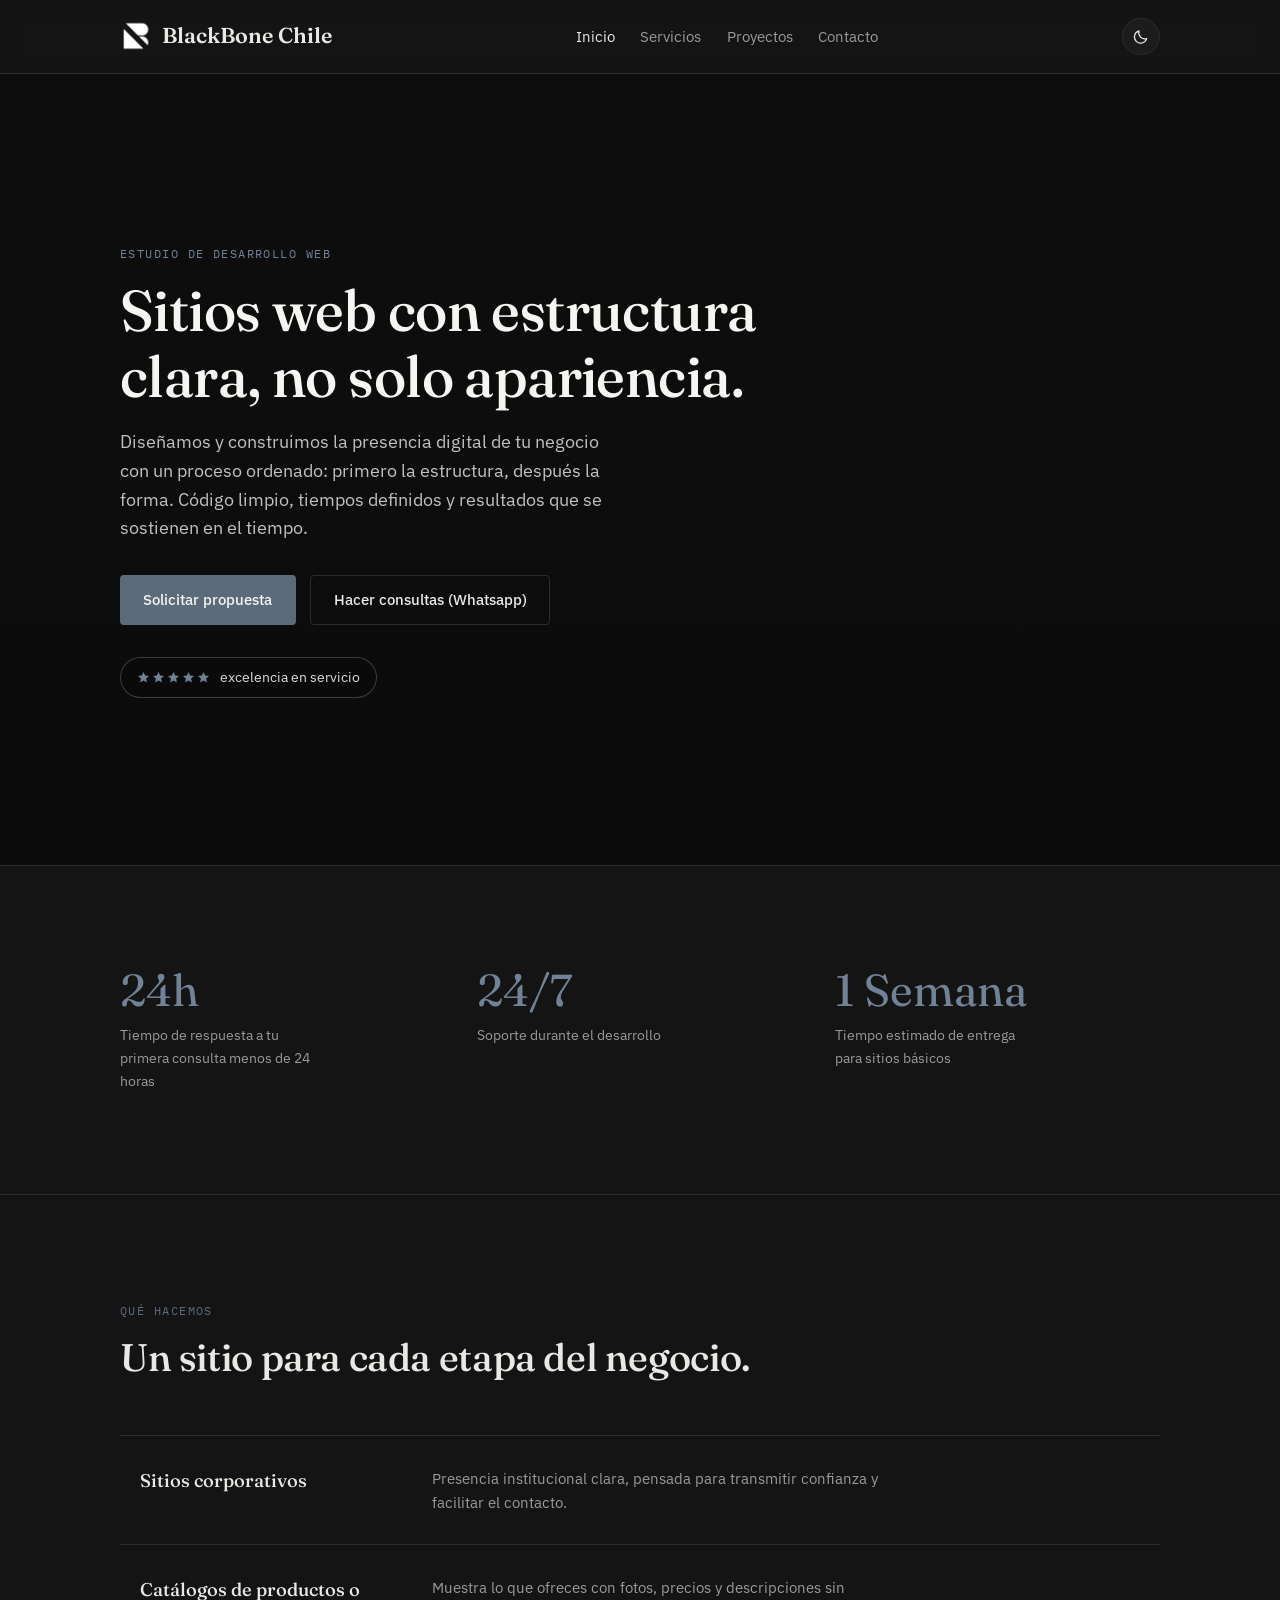
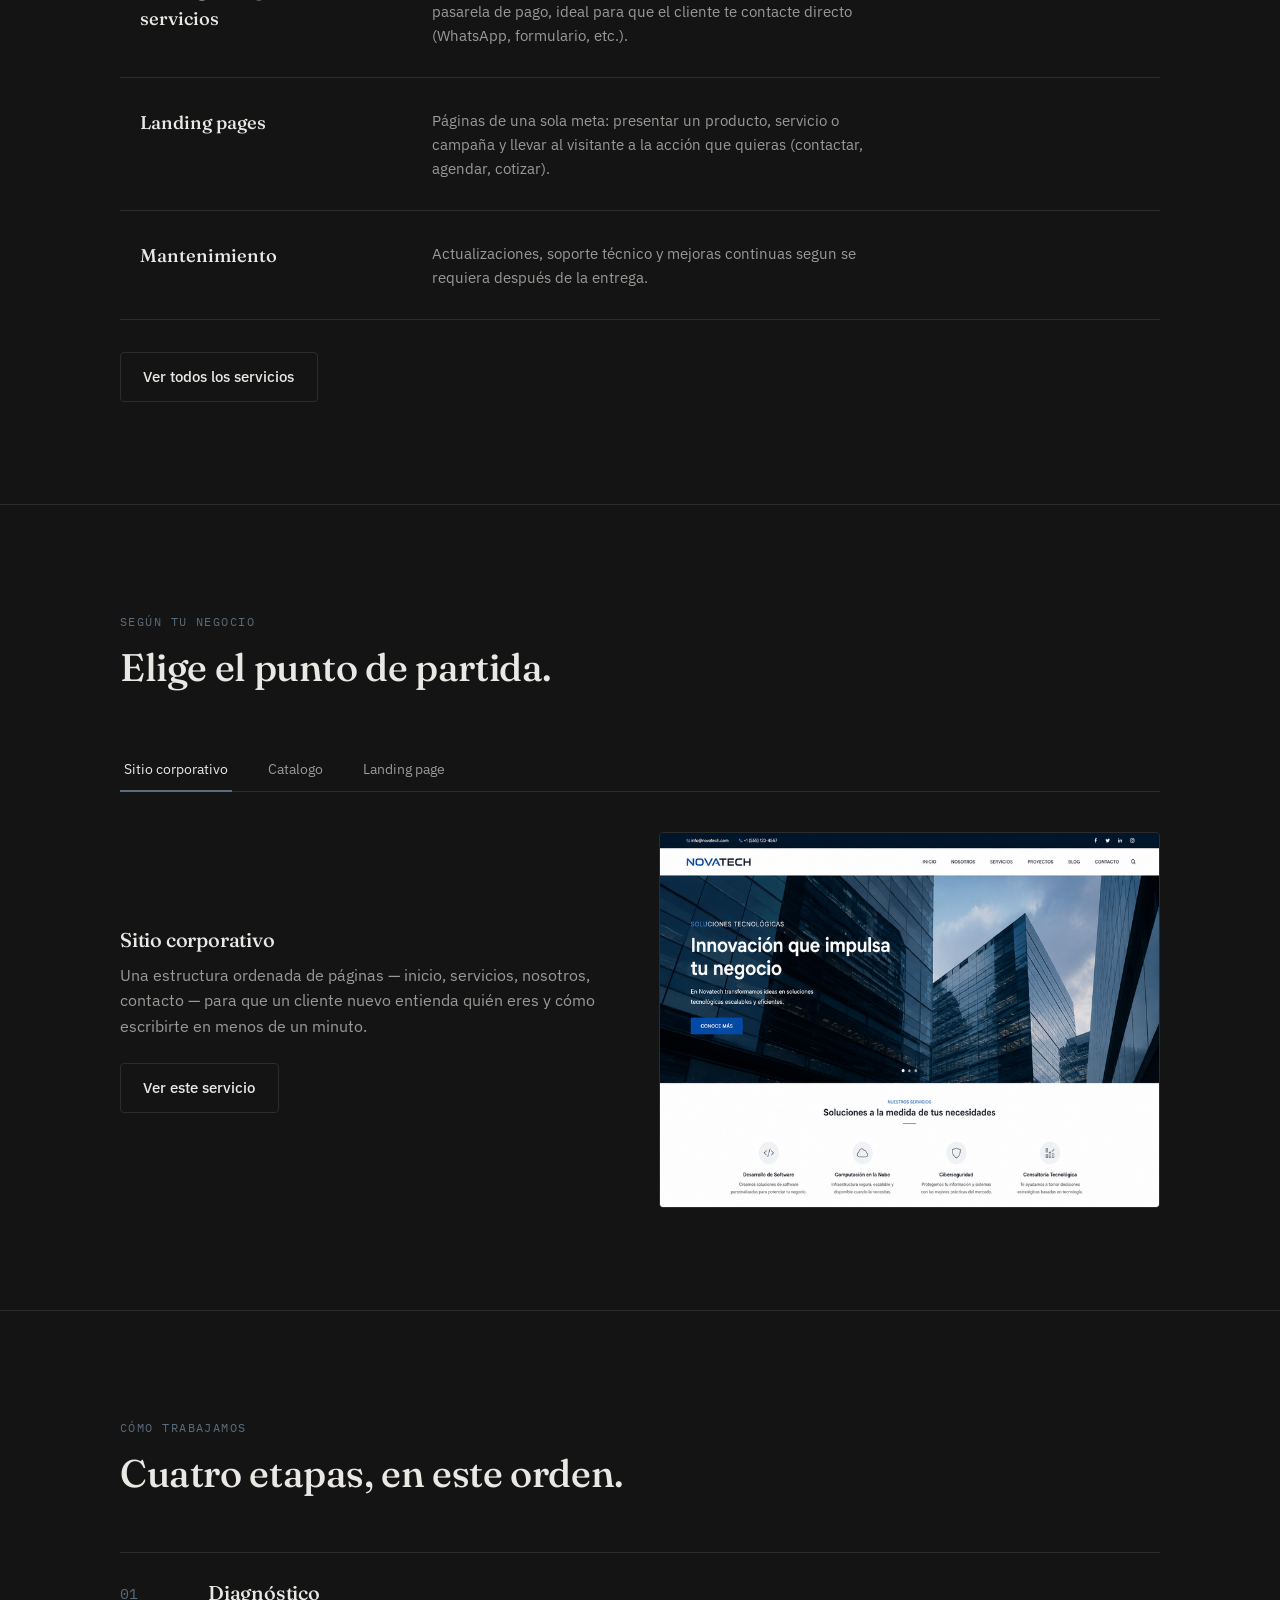
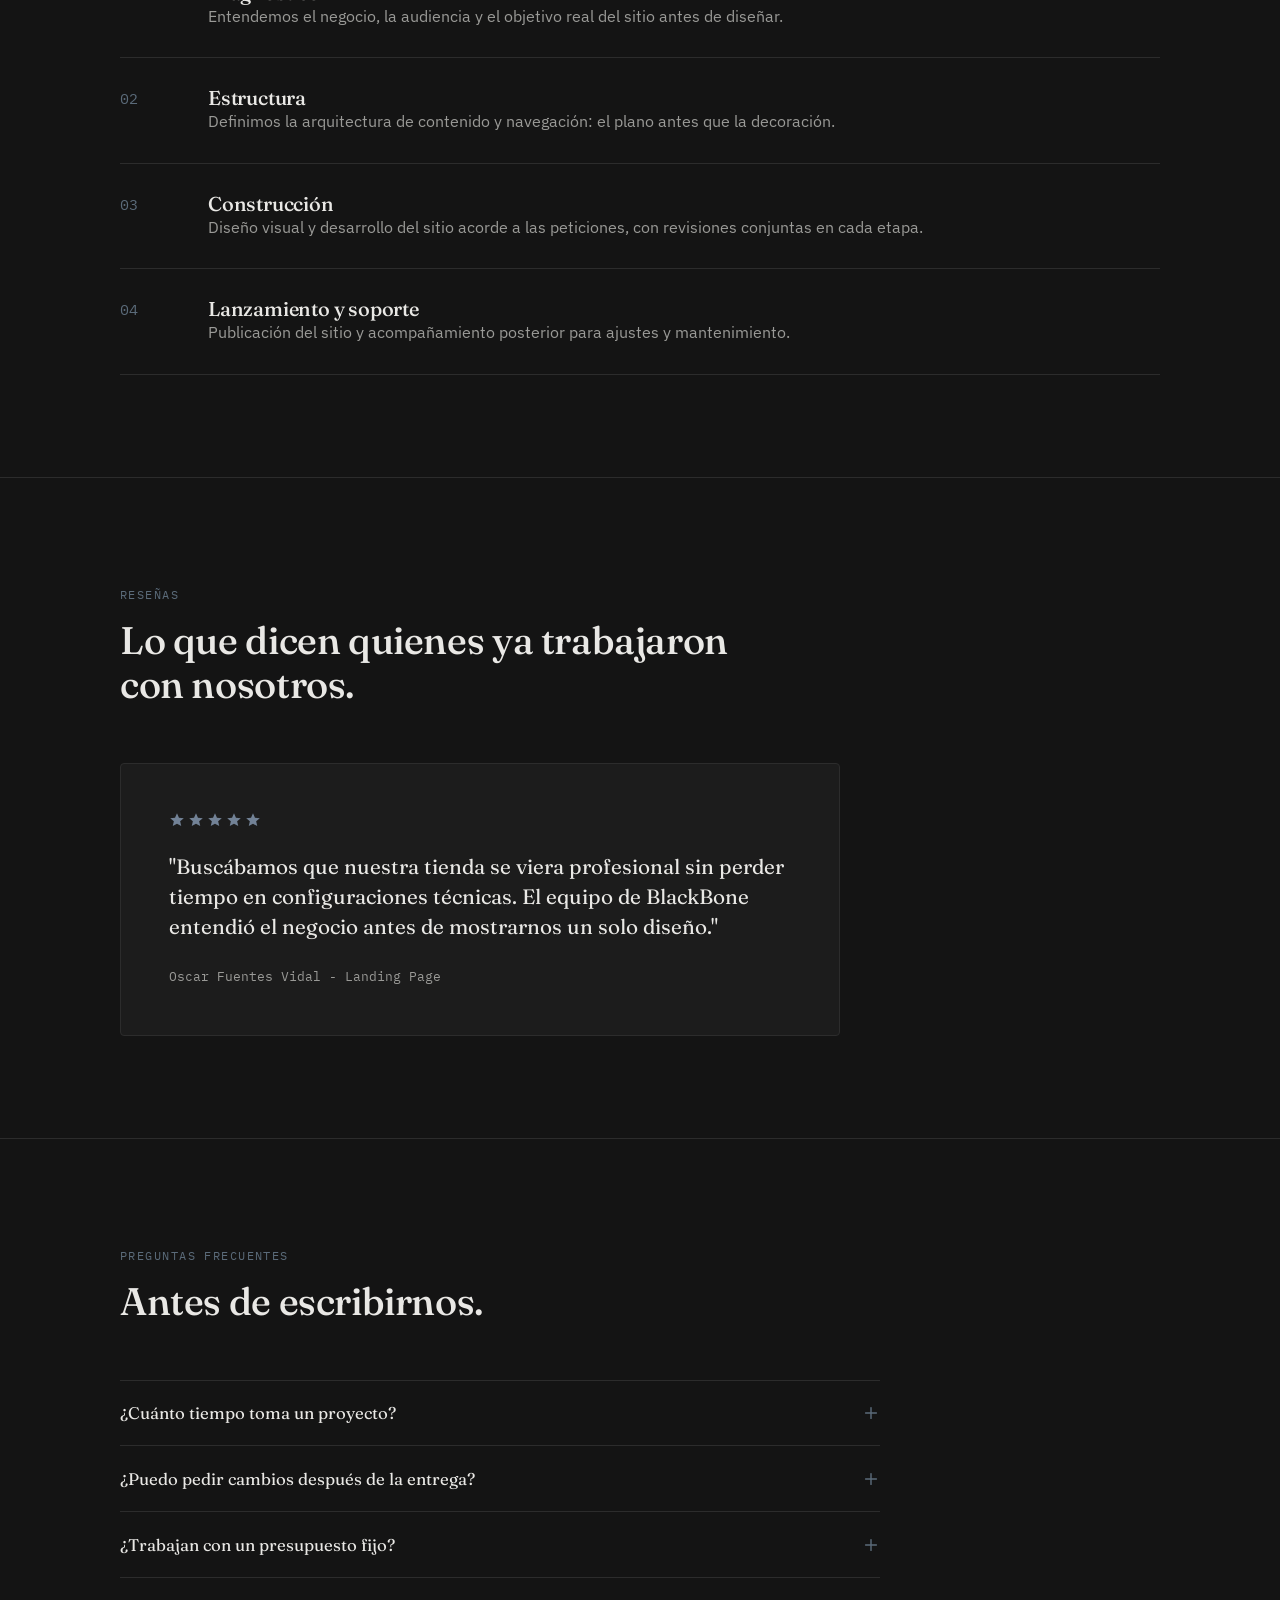
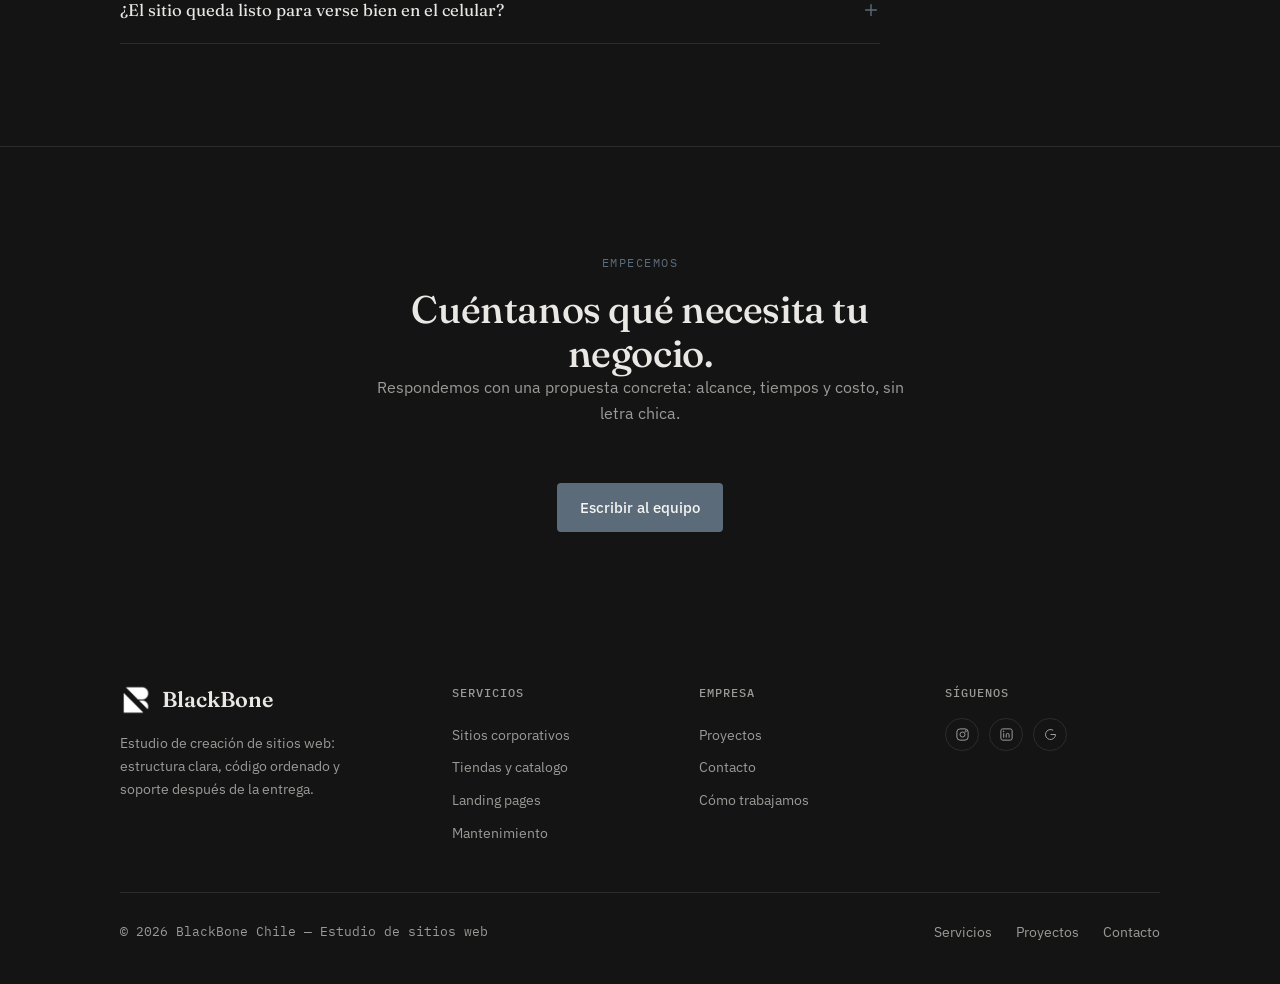
==== index.html @ 7cd3913a "Add files via upload" ====
<!DOCTYPE html>
<html lang="es" data-theme="dark">
<head>
<meta charset="UTF-8">
<meta name="viewport" content="width=device-width, initial-scale=1.0">
<title>BlackBone Chile— Estudio de creación de sitios web</title>
<meta name="description" content="BlackBone diseña y construye sitios web a medida: estructura clara, código ordenado y un proceso pensado para negocios reales.">
<link rel="stylesheet" href="css/styles.css">
</head>
<body>

  <!-- ==========================================================
       CABECERA — se repite igual en todas las páginas.
       Copia este bloque completo al crear una página nueva y
       solo ajusta cuál <a> lleva aria-current="page".
       El logo (img/logo-placeholder.png) es temporal: reemplázalo
       por tu archivo .png real manteniendo el mismo nombre y ruta,
       o cambia el atributo src si usas otro nombre de archivo.
       ========================================================== -->
  <header class="site-header">
    <div class="container nav">
      <a href="index.html" class="brand">
        <img src="img/logo-placeholder.png" alt="Logo de BlackBone" width="32" height="32">
        BlackBone Chile
      </a>

      <ul class="nav-links" data-nav-links>
        <li><a href="index.html" aria-current="page">Inicio</a></li>
        <li><a href="html/servicios.html">Servicios</a></li>
        <li><a href="html/proyectos.html">Proyectos</a></li>
        <li><a href="html/contacto.html">Contacto</a></li>
      </ul>

      <div style="display:flex; align-items:center; gap:0.75rem;">
        <button class="theme-toggle" data-theme-toggle type="button" aria-pressed="false" aria-label="Cambiar a modo claro">
          <svg class="icon-moon" viewBox="0 0 24 24" fill="none" stroke="currentColor" stroke-width="1.6">
            <path d="M20 14.5A8.5 8.5 0 0 1 9.5 4 8.5 8.5 0 1 0 20 14.5Z" stroke-linecap="round" stroke-linejoin="round"/>
          </svg>
          <svg class="icon-sun" viewBox="0 0 24 24" fill="none" stroke="currentColor" stroke-width="1.6">
            <circle cx="12" cy="12" r="4.2"/>
            <path d="M12 2.5v2.4M12 19.1v2.4M4.6 4.6l1.7 1.7M17.7 17.7l1.7 1.7M2.5 12h2.4M19.1 12h2.4M4.6 19.4l1.7-1.7M17.7 6.3l1.7-1.7" stroke-linecap="round"/>
          </svg>
        </button>
        <button class="nav-toggle" data-nav-toggle type="button" aria-expanded="false" aria-label="Abrir menú">
          <svg viewBox="0 0 24 24" fill="none" stroke="currentColor" stroke-width="1.6" width="20" height="20">
            <path d="M4 7h16M4 12h16M4 17h16" stroke-linecap="round"/>
          </svg>
        </button>
      </div>
    </div>
  </header>

  <main>

    <!-- ==========================================================
         HERO CON VIDEO — reemplaza video/hero.mp4 por tu archivo.
         Mientras no exista ese archivo, se ve el poster (imagen
         de respaldo) que ya viene incluida en video/hero-poster.jpg.
         ========================================================== -->
    <section class="hero">
      <div class="hero-media">
        <video autoplay muted loop playsinline poster="video/hero-poster.jpg">
          <source src="video/videoheader.mp4" type="video/mp4">
        </video>
      </div>

      <div class="container">
        <div class="hero-content">
          <span class="eyebrow">Estudio de desarrollo web</span>
          <h1>Sitios web con estructura clara, no solo apariencia.</h1>
          <p class="lead">Diseñamos y construimos la presencia digital de tu negocio con un proceso ordenado: primero la estructura, después la forma. Código limpio, tiempos definidos y resultados que se sostienen en el tiempo.</p>
          <div class="btn-row">
            <a href="html/contacto.html" class="btn btn-primary">Solicitar propuesta</a>
            <a href="html/proyectos.html" class="btn btn-secondary">Hacer consultas (Whatsapp)</a>
          </div>

          <div class="hero-rating">
            <span class="stars" aria-hidden="true">
              <svg viewBox="0 0 20 20" fill="currentColor"><path d="M10 1.5l2.47 5.6 6.03.56-4.56 4.03 1.36 5.9L10 14.7l-5.3 2.9 1.36-5.9L1.5 7.66l6.03-.56L10 1.5Z"/></svg>
              <svg viewBox="0 0 20 20" fill="currentColor"><path d="M10 1.5l2.47 5.6 6.03.56-4.56 4.03 1.36 5.9L10 14.7l-5.3 2.9 1.36-5.9L1.5 7.66l6.03-.56L10 1.5Z"/></svg>
              <svg viewBox="0 0 20 20" fill="currentColor"><path d="M10 1.5l2.47 5.6 6.03.56-4.56 4.03 1.36 5.9L10 14.7l-5.3 2.9 1.36-5.9L1.5 7.66l6.03-.56L10 1.5Z"/></svg>
              <svg viewBox="0 0 20 20" fill="currentColor"><path d="M10 1.5l2.47 5.6 6.03.56-4.56 4.03 1.36 5.9L10 14.7l-5.3 2.9 1.36-5.9L1.5 7.66l6.03-.56L10 1.5Z"/></svg>
              <svg viewBox="0 0 20 20" fill="currentColor"><path d="M10 1.5l2.47 5.6 6.03.56-4.56 4.03 1.36 5.9L10 14.7l-5.3 2.9 1.36-5.9L1.5 7.66l6.03-.56L10 1.5Z"/></svg>
            </span>
            excelencia en servicio
          </div>
        </div>
      </div>
    </section>

    <!-- ============ ESTADÍSTICAS ============ -->
    <section class="section">
      <div class="container stats-grid">
        <div>
          <div class="stat-number">24h</div>
          <p class="stat-label">Tiempo de respuesta a tu primera consulta menos de 24 horas</p>
        </div>
        <div>
          <div class="stat-number">24/7</div>
          <p class="stat-label">Soporte durante el desarrollo</p>
        </div>
        <div>
          <div class="stat-number">1 Semana</div>
          <p class="stat-label">Tiempo estimado de entrega para sitios básicos</p>
        </div>
      </div>
    </section>

    <!-- ============ SERVICIOS ============ -->
    <section class="section" id="servicios">
      <div class="container">
        <div class="section-head">
          <span class="eyebrow">Qué hacemos</span>
          <h2>Un sitio para cada etapa del negocio.</h2>
        </div>

        <div class="service-list">
          <div class="service-item">
            <span class="service-tag">Sitios corporativos</span>
            <p>Presencia institucional clara, pensada para transmitir confianza y facilitar el contacto.</p>
          </div>

          <div class="service-item">
            <span class="service-tag">Catálogos de productos o servicios</span>
            <p>Muestra lo que ofreces con fotos, precios y descripciones sin pasarela de pago, ideal para que el cliente te contacte directo (WhatsApp, formulario, etc.).</p>
          </div>

          <div class="service-item">
            <span class="service-tag">Landing pages</span>
            <p>Páginas de una sola meta: presentar un producto, servicio o campaña y llevar al visitante a la acción que quieras (contactar, agendar, cotizar).</p>
          </div>

          <div class="service-item">
            <span class="service-tag">Mantenimiento</span>
            <p>Actualizaciones, soporte técnico y mejoras continuas segun se requiera después de la entrega.</p>
          </div>
        </div>

        <div class="btn-row">
          <a href="html/servicios.html" class="btn btn-secondary">Ver todos los servicios</a>
        </div>
      </div>
    </section>

    <!-- ==========================================================
         TABS "TIPOS DE SITIO" — cada botón [data-tab-target] muestra
         el panel con el mismo [data-tab-panel]. Para agregar un tipo
         más, copia un botón y su panel y usa un nombre nuevo.
         ========================================================== -->
    <section class="section" data-tabs>
      <div class="container">
        <div class="section-head">
          <span class="eyebrow">Según tu negocio</span>
          <h2>Elige el punto de partida.</h2>
        </div>

        <div class="tabs-nav">
          <button class="tab-btn is-active" type="button" data-tab-target="corporativo">Sitio corporativo</button>
          <button class="tab-btn" type="button" data-tab-target="tienda">Catalogo</button>
          <button class="tab-btn" type="button" data-tab-target="landing">Landing page</button>
        </div>

        <div class="tab-panel is-active" data-tab-panel="corporativo">
          <div>
            <h3>Sitio corporativo</h3>
            <p>Una estructura ordenada de páginas — inicio, servicios, nosotros, contacto — para que un cliente nuevo entienda quién eres y cómo escribirte en menos de un minuto.</p>
            <a href="html/servicios.html" class="btn btn-secondary">Ver este servicio</a>
          </div>
          <div class="tab-visual">
            <img src="img/example1.png" alt="Ejemplo de sitio corporativo" width="800" height="600">
          </div>
        </div>

        <div class="tab-panel" data-tab-panel="tienda">
          <div>
            <h3>Catálogo</h3>
            <p>Una vitrina digital de tus productos o servicios, con fotos, precios y descripciones claras, para que el cliente elija lo que le interesa y te escriba directo para comprar o cotizar.</p>
            <a href="html/servicios.html" class="btn btn-secondary">Ver este servicio</a>
          </div>
          <div class="tab-visual">
            <img src="img/example2.png" alt="Ejemplo de tienda online" width="800" height="600">
          </div>
        </div>

        <div class="tab-panel" data-tab-panel="landing">
          <div>
            <h3>Landing page</h3>
            <p>Una sola página enfocada en un objetivo: presentar una promoción, producto o servicio puntual y llevar al visitante a contactarte o agendar, sin distracciones.</p>
            <a href="html/servicios.html" class="btn btn-secondary">Ver este servicio</a>
          </div>
          <div class="tab-visual">
            <img src="img/example3.png" alt="Ejemplo de landing page" width="800" height="600">
          </div>
        </div>
      </div>
    </section>

    <!-- ============ PROCESO ============ -->
    <section class="section" id="proceso">
      <div class="container">
        <div class="section-head">
          <span class="eyebrow">Cómo trabajamos</span>
          <h2>Cuatro etapas, en este orden.</h2>
        </div>

        <div class="process-list">
          <div class="process-item">
            <span class="process-index">01</span>
            <div>
              <h3>Diagnóstico</h3>
              <p>Entendemos el negocio, la audiencia y el objetivo real del sitio antes de diseñar.</p>
            </div>
          </div>
          <div class="process-item">
            <span class="process-index">02</span>
            <div>
              <h3>Estructura</h3>
              <p>Definimos la arquitectura de contenido y navegación: el plano antes que la decoración.</p>
            </div>
          </div>
          <div class="process-item">
            <span class="process-index">03</span>
            <div>
              <h3>Construcción</h3>
              <p>Diseño visual y desarrollo del sitio acorde a las peticiones, con revisiones conjuntas en cada etapa.</p>
            </div>
          </div>
          <div class="process-item">
            <span class="process-index">04</span>
            <div>
              <h3>Lanzamiento y soporte</h3>
              <p>Publicación del sitio y acompañamiento posterior para ajustes y mantenimiento.</p>
            </div>
          </div>
        </div>
      </div>
    </section>

    <!-- ==========================================================
         GALERÍA — fotos y video de proyectos. Reemplaza las
         imágenes en /img por capturas reales de tus trabajos.
         ========================================================== -->
    <!-- <section class="section" id="proyectos">
      <div class="container">
        <div class="section-head">
          <span class="eyebrow">Proyectos</span>
          <h2>Algunos trabajos recientes.</h2>
        </div>

        <div class="gallery-grid">
          <a class="gallery-item" href="html/proyectos.html">
            <img src="img/proyecto-01.jpg" alt="Proyecto: sitio corporativo" width="800" height="600">
            <span class="gallery-caption">Sitio corporativo — estudio contable</span>
          </a>
          <a class="gallery-item" href="html/proyectos.html">
            <img src="img/proyecto-02.jpg" alt="Proyecto: tienda online" width="800" height="600">
            <span class="gallery-caption">Tienda online — cerámica artesanal</span>
          </a>
          <a class="gallery-item is-video" href="html/proyectos.html">
            <img src="img/proyecto-03.jpg" alt="Proyecto: video de presentación" width="800" height="600">
            <span class="gallery-caption">
              <svg viewBox="0 0 20 20" fill="currentColor"><path d="M6 4.5v11l9-5.5-9-5.5Z"/></svg>
              Video de presentación — clínica dental
            </span>
          </a>
          <a class="gallery-item" href="html/proyectos.html">
            <img src="img/proyecto-04.jpg" alt="Proyecto: landing page" width="800" height="600">
            <span class="gallery-caption">Landing page — lanzamiento de producto</span>
          </a>
        </div>

        <div class="btn-row">
          <a href="html/proyectos.html" class="btn btn-secondary">Ver todos los proyectos</a>
        </div>
      </div>
    </section> -->

    <!-- ============ RESEÑA ============ -->
    <section class="section">
      <div class="container">
        <div class="section-head">
          <span class="eyebrow">Reseñas</span>
          <h2>Lo que dicen quienes ya trabajaron con nosotros.</h2>
        </div>

        <div class="testimonial">
          <div class="testimonial-stars" aria-hidden="true">
            <svg viewBox="0 0 20 20" fill="currentColor"><path d="M10 1.5l2.47 5.6 6.03.56-4.56 4.03 1.36 5.9L10 14.7l-5.3 2.9 1.36-5.9L1.5 7.66l6.03-.56L10 1.5Z"/></svg>
            <svg viewBox="0 0 20 20" fill="currentColor"><path d="M10 1.5l2.47 5.6 6.03.56-4.56 4.03 1.36 5.9L10 14.7l-5.3 2.9 1.36-5.9L1.5 7.66l6.03-.56L10 1.5Z"/></svg>
            <svg viewBox="0 0 20 20" fill="currentColor"><path d="M10 1.5l2.47 5.6 6.03.56-4.56 4.03 1.36 5.9L10 14.7l-5.3 2.9 1.36-5.9L1.5 7.66l6.03-.56L10 1.5Z"/></svg>
            <svg viewBox="0 0 20 20" fill="currentColor"><path d="M10 1.5l2.47 5.6 6.03.56-4.56 4.03 1.36 5.9L10 14.7l-5.3 2.9 1.36-5.9L1.5 7.66l6.03-.56L10 1.5Z"/></svg>
            <svg viewBox="0 0 20 20" fill="currentColor"><path d="M10 1.5l2.47 5.6 6.03.56-4.56 4.03 1.36 5.9L10 14.7l-5.3 2.9 1.36-5.9L1.5 7.66l6.03-.56L10 1.5Z"/></svg>
          </div>
          <p class="testimonial-quote">"Buscábamos que nuestra tienda se viera profesional sin perder tiempo en configuraciones técnicas. El equipo de BlackBone entendió el negocio antes de mostrarnos un solo diseño."</p>
          <p class="testimonial-author">Oscar Fuentes Vidal - Landing Page</p>
        </div>
      </div>
    </section>

    <!-- ============ PREGUNTAS FRECUENTES ============ -->
    <section class="section">
      <div class="container">
        <div class="section-head">
          <span class="eyebrow">Preguntas frecuentes</span>
          <h2>Antes de escribirnos.</h2>
        </div>

        <div class="faq-list">
          <div class="faq-item" data-faq-item>
            <button class="faq-question" data-faq-question aria-expanded="false">
              ¿Cuánto tiempo toma un proyecto?
              <svg class="faq-icon" viewBox="0 0 20 20" fill="none" stroke="currentColor" stroke-width="1.6"><path d="M10 4v12M4 10h12" stroke-linecap="round"/></svg>
            </button>
            <div class="faq-answer">
              <p>Depende del alcance: una landing page puede estar lista en una a dos semanas, mientras que un sitio corporativo o una tienda online toma entre tres y cinco semanas.</p>
            </div>
          </div>

          <div class="faq-item" data-faq-item>
            <button class="faq-question" data-faq-question aria-expanded="false">
              ¿Puedo pedir cambios después de la entrega?
              <svg class="faq-icon" viewBox="0 0 20 20" fill="none" stroke="currentColor" stroke-width="1.6"><path d="M10 4v12M4 10h12" stroke-linecap="round"/></svg>
            </button>
            <div class="faq-answer">
              <p>Sí. Todos los proyectos incluyen un período de ajustes posteriores a la entrega, y ofrecemos planes de mantenimiento continuo si lo necesitas.</p>
            </div>
          </div>

          <div class="faq-item" data-faq-item>
            <button class="faq-question" data-faq-question aria-expanded="false">
              ¿Trabajan con un presupuesto fijo?
              <svg class="faq-icon" viewBox="0 0 20 20" fill="none" stroke="currentColor" stroke-width="1.6"><path d="M10 4v12M4 10h12" stroke-linecap="round"/></svg>
            </button>
            <div class="faq-answer">
              <p>Sí. Después del diagnóstico inicial entregamos una propuesta con alcance, tiempos y costo cerrado, sin sorpresas durante el desarrollo.</p>
            </div>
          </div>

          <div class="faq-item" data-faq-item>
            <button class="faq-question" data-faq-question aria-expanded="false">
              ¿El sitio queda listo para verse bien en el celular?
              <svg class="faq-icon" viewBox="0 0 20 20" fill="none" stroke="currentColor" stroke-width="1.6"><path d="M10 4v12M4 10h12" stroke-linecap="round"/></svg>
            </button>
            <div class="faq-answer">
              <p>Sí, cada sitio se construye y se revisa en distintos tamaños de pantalla antes de la entrega, de celular a monitor de escritorio.</p>
            </div>
          </div>
        </div>
      </div>
    </section>

    <!-- ============ CTA FINAL ============ -->
    <section class="section cta">
      <div class="container">
        <div class="section-head">
          <span class="eyebrow">Empecemos</span>
          <h2>Cuéntanos qué necesita tu negocio.</h2>
          <p>Respondemos con una propuesta concreta: alcance, tiempos y costo, sin letra chica.</p>
        </div>
        <div class="btn-row">
          <a href="html/contacto.html" class="btn btn-primary">Escribir al equipo</a>
        </div>
      </div>
    </section>

  </main>

  <!-- ==========================================================
       PIE DE PÁGINA — igual en todas las páginas.
       ========================================================== -->
  <footer class="site-footer">
    <div class="container">
      <div class="footer-columns">
        <div class="footer-brand">
          <a href="index.html" class="brand">
            <img src="img/logo-placeholder.png" alt="Logo de BlackBone" width="32" height="32">
            BlackBone
          </a>
          <p>Estudio de creación de sitios web: estructura clara, código ordenado y soporte después de la entrega.</p>
        </div>

        <nav class="footer-col">
          <h4>Servicios</h4>
          <a href="html/servicios.html">Sitios corporativos</a>
          <a href="html/servicios.html">Tiendas y catalogo</a>
          <a href="html/servicios.html">Landing pages</a>
          <a href="html/servicios.html">Mantenimiento</a>
        </nav>

        <nav class="footer-col">
          <h4>Empresa</h4>
          <a href="html/proyectos.html">Proyectos</a>
          <a href="html/contacto.html">Contacto</a>
          <a href="index.html#proceso">Cómo trabajamos</a>
        </nav>

        <div class="footer-col">
          <h4>Síguenos</h4>
          <div class="social-row">
            <a href="#" aria-label="Instagram">
              <svg viewBox="0 0 24 24" fill="none" stroke="currentColor" stroke-width="1.6"><rect x="3" y="3" width="18" height="18" rx="5"/><circle cx="12" cy="12" r="4"/><circle cx="17.2" cy="6.8" r="1"/></svg>
            </a>
            <a href="#" aria-label="LinkedIn">
              <svg viewBox="0 0 24 24" fill="none" stroke="currentColor" stroke-width="1.6"><rect x="3" y="3" width="18" height="18" rx="3"/><line x1="7.5" y1="10" x2="7.5" y2="17"/><circle cx="7.5" cy="7" r="0.6" fill="currentColor"/><path d="M11.5 17v-4.5a2.3 2.3 0 0 1 4.6 0V17"/></svg>
            </a>
            <a href="#" aria-label="WhatsApp">
              <svg viewBox="0 0 24 24" fill="none" stroke="currentColor" stroke-width="1.6"><path d="M20 12a8 8 0 1 1-3.7-6.7"/><path d="M20 12 12 12"/></svg>
            </a>
          </div>
        </div>
      </div>

      <div class="footer-grid">
        <span class="footer-note">© 2026 BlackBone Chile — Estudio de sitios web</span>
        <nav class="footer-links">
          <a href="html/servicios.html">Servicios</a>
          <a href="html/proyectos.html">Proyectos</a>
          <a href="html/contacto.html">Contacto</a>
        </nav>
      </div>
    </div>
  </footer>

  <script src="js/script.js"></script>
</body>
</html>
---- css/styles.css ----
/* =========================================================
   BLACKBONE — hoja de estilos compartida
   Este archivo lo usan TODAS las páginas del sitio.
   Los colores y tipografías viven en variables (:root),
   así que para ajustar el tema global solo se edita una vez aquí.
   ========================================================= */

/* ---- Tipografías ---- */
@import url('https://fonts.googleapis.com/css2?family=Fraunces:opsz,wght@9..144,400;9..144,500;9..144,600&family=IBM+Plex+Sans:wght@400;500;600&family=IBM+Plex+Mono:wght@400;500&display=swap');

:root {
  /* =======================================================
     PALETA DE COLORES — edita solo aquí para cambiar
     los colores de TODO el sitio (ambas páginas, ambos temas).
     ======================================================= */

  /* Tema oscuro (por defecto): negro neutro, sin tinte azul */
  --bg: #141414;
  --surface: #1c1c1c;
  --surface-alt: #232323;
  --border: #2c2c2c;
  --text: #e9e8e5;
  --text-muted: #9a9a97;

  /* Acento: gris azulado (cámbialo aquí si quieres otro color) */
  --accent: #5b6b7a;
  --accent-strong: #728296;
  --accent-contrast: #f4f4f2;

  --shadow: 0 20px 50px -20px rgba(0, 0, 0, 0.6);

  /* Tipografías */
  --font-display: 'Fraunces', Georgia, serif;
  --font-body: 'IBM Plex Sans', Arial, sans-serif;
  --font-mono: 'IBM Plex Mono', 'Courier New', monospace;

  /* Espaciado y forma */
  --radius: 4px;
  --max-width: 1120px;
  --gap: clamp(1.5rem, 3vw, 3rem);
}

/* Tema claro: se activa poniendo data-theme="light" en <html> */
[data-theme="light"] {
  --bg: #f5f4f2;
  --surface: #ffffff;
  --surface-alt: #ececea;
  --border: #dcdad6;
  --text: #202224;
  --text-muted: #6c6e70;

  --accent: #46586b;
  --accent-strong: #364454;
  --accent-contrast: #ffffff;

  --shadow: 0 20px 50px -25px rgba(20, 20, 20, 0.2);
}

/* ---- Reset básico ---- */
* {
  box-sizing: border-box;
  margin: 0;
  padding: 0;
}

html {
  scroll-behavior: smooth;
}

body {
  background: var(--bg);
  color: var(--text);
  font-family: var(--font-body);
  font-size: 16px;
  line-height: 1.6;
  transition: background-color 0.25s ease, color 0.25s ease;
}

img, svg {
  display: block;
  max-width: 100%;
}

a {
  color: inherit;
  text-decoration: none;
}

ul {
  list-style: none;
}

/* Foco visible para accesibilidad (teclado) */
a:focus-visible,
button:focus-visible {
  outline: 2px solid var(--accent);
  outline-offset: 3px;
}

@media (prefers-reduced-motion: reduce) {
  * {
    transition: none !important;
    scroll-behavior: auto !important;
  }
}

/* ---- Utilidades de layout ---- */
.container {
  width: 100%;
  max-width: var(--max-width);
  margin-inline: auto;
  padding-inline: clamp(1.25rem, 4vw, 2.5rem);
}

.section {
  padding-block: clamp(4rem, 8vw, 7rem);
  border-bottom: 1px solid var(--border);
}

.section:last-of-type {
  border-bottom: none;
}

.section-head {
  max-width: 640px;
  margin-bottom: clamp(2.5rem, 5vw, 3.5rem);
}

.eyebrow {
  display: inline-block;
  font-family: var(--font-mono);
  font-size: 0.75rem;
  letter-spacing: 0.12em;
  text-transform: uppercase;
  color: var(--accent);
  margin-bottom: 0.9rem;
}

h1, h2, h3 {
  font-family: var(--font-display);
  font-weight: 500;
  line-height: 1.15;
  letter-spacing: -0.01em;
}

h1 {
  font-size: clamp(2.4rem, 5vw, 3.6rem);
}

h2 {
  font-size: clamp(1.8rem, 3.4vw, 2.4rem);
}

h3 {
  font-size: 1.25rem;
}

p {
  color: var(--text-muted);
}

.lead {
  font-size: 1.125rem;
  max-width: 46ch;
}

/* ---- Header / navegación ---- */
.site-header {
  position: sticky;
  top: 0;
  z-index: 50;
  background: color-mix(in srgb, var(--bg) 85%, transparent);
  backdrop-filter: blur(10px);
  border-bottom: 1px solid var(--border);
}

.nav {
  display: flex;
  align-items: center;
  justify-content: space-between;
  padding-block: 1.1rem;
}

.brand {
  font-family: var(--font-display);
  font-size: 1.35rem;
  font-weight: 600;
  display: flex;
  align-items: center;
  gap: 0.6rem;
}

.brand img {
  height: 32px;
  width: auto;
}

/* El logo está pensado para fondo oscuro (blanco). En modo claro
   se invierte para que quede oscuro y siga siendo visible. */
[data-theme="light"] .brand img {
  filter: invert(1);
}

.brand-mark {
  color: var(--accent);
}

.nav-links {
  display: flex;
  align-items: center;
  gap: clamp(1.25rem, 2vw, 2rem);
}

.nav-links a {
  font-size: 0.925rem;
  color: var(--text-muted);
  transition: color 0.2s ease;
}

.nav-links a:hover,
.nav-links a[aria-current="page"] {
  color: var(--text);
}

.nav-toggle {
  display: none;
}

/* ---- Botones ---- */
.btn {
  display: inline-flex;
  align-items: center;
  gap: 0.5rem;
  font-family: var(--font-body);
  font-size: 0.925rem;
  font-weight: 500;
  padding: 0.75rem 1.4rem;
  border-radius: var(--radius);
  border: 1px solid transparent;
  cursor: pointer;
  transition: background-color 0.2s ease, color 0.2s ease, border-color 0.2s ease, transform 0.15s ease;
}

.btn:active {
  transform: translateY(1px);
}

.btn-primary {
  background: var(--accent);
  color: var(--accent-contrast);
}

.btn-primary:hover {
  background: var(--accent-strong);
}

.btn-secondary {
  background: transparent;
  color: var(--text);
  border-color: var(--border);
}

.btn-secondary:hover {
  border-color: var(--accent);
  color: var(--accent);
}

.btn-row {
  display: flex;
  flex-wrap: wrap;
  gap: 0.9rem;
  margin-top: 2rem;
}

/* ---- Interruptor de tema ---- */
.theme-toggle {
  display: inline-flex;
  align-items: center;
  justify-content: center;
  width: 2.35rem;
  height: 2.35rem;
  border-radius: 50%;
  border: 1px solid var(--border);
  background: var(--surface);
  color: var(--text);
  cursor: pointer;
}

.theme-toggle svg {
  width: 1.1rem;
  height: 1.1rem;
}

.theme-toggle .icon-moon {
  display: block;
}
.theme-toggle .icon-sun {
  display: none;
}
[data-theme="light"] .theme-toggle .icon-moon {
  display: none;
}
[data-theme="light"] .theme-toggle .icon-sun {
  display: block;
}

/* ---- Hero con video de fondo ---- */
.hero {
  position: relative;
  min-height: 88vh;
  display: flex;
  align-items: center;
  border-bottom: 1px solid var(--border);
  overflow: hidden;
}

.hero-media {
  position: absolute;
  inset: 0;
  z-index: 0;
  background: #101010;
}

.hero-media video,
.hero-media img {
  width: 100%;
  height: 100%;
  object-fit: cover;
}

.hero-media::after {
  content: "";
  position: absolute;
  inset: 0;
  background: linear-gradient(180deg, rgba(10, 10, 10, 0.6) 0%, rgba(10, 10, 10, 0.55) 45%, rgba(10, 10, 10, 0.88) 100%);
}

.hero-content {
  position: relative;
  z-index: 1;
  max-width: 640px;
  /* Texto siempre claro: va sobre video oscuro en ambos temas */
  color: #f4f4f2;
}

.hero-content .eyebrow {
  color: var(--accent-strong);
}

.hero-content h1 {
  color: #f6f5f2;
  margin-bottom: 1.1rem;
}

.hero-content .lead {
  color: rgba(244, 243, 242, 0.78);
}

.hero-rating {
  display: inline-flex;
  align-items: center;
  gap: 0.6rem;
  margin-top: 2rem;
  padding: 0.55rem 1rem;
  border-radius: 999px;
  border: 1px solid rgba(244, 243, 242, 0.22);
  background: rgba(10, 10, 10, 0.35);
  backdrop-filter: blur(6px);
  font-size: 0.85rem;
  color: rgba(244, 243, 242, 0.9);
}

.hero-rating .stars {
  display: inline-flex;
  gap: 2px;
  color: var(--accent-strong);
}

.hero-rating svg {
  width: 13px;
  height: 13px;
}

/* ---- Barra de estadísticas ---- */
.stats-grid {
  display: grid;
  grid-template-columns: repeat(auto-fit, minmax(180px, 1fr));
  gap: 2rem;
}

.stat-number {
  font-family: var(--font-display);
  font-size: clamp(2.1rem, 4vw, 2.8rem);
  color: var(--accent-strong);
  line-height: 1;
}

.stat-label {
  margin-top: 0.6rem;
  font-size: 0.9rem;
  max-width: 26ch;
}

/* ---- Grilla de tarjetas (servicios / proceso) ---- */
.grid {
  display: grid;
  gap: 1.5rem;
  grid-template-columns: repeat(auto-fit, minmax(240px, 1fr));
}

.card {
  background: var(--surface);
  border: 1px solid var(--border);
  border-radius: var(--radius);
  padding: 1.75rem;
}

.card .eyebrow {
  margin-bottom: 1.25rem;
}

.card h3 {
  margin-bottom: 0.6rem;
}

.card p {
  font-size: 0.95rem;
}

/* ---- Lista de servicios (sin tarjetas: separadores en vez de cajas) ---- */
.service-list {
  border-top: 1px solid var(--border);
}

.service-item {
  position: relative;
  display: grid;
  grid-template-columns: minmax(160px, 260px) 1fr;
  gap: 1.5rem 2rem;
  padding: 1.85rem 0 1.85rem 1.25rem;
  border-bottom: 1px solid var(--border);
}

.service-item::before {
  content: "";
  position: absolute;
  left: 0;
  top: 0;
  bottom: 0;
  width: 2px;
  background: var(--accent);
  transform: scaleY(0);
  transform-origin: top;
  transition: transform 0.25s ease;
}

.service-item:hover::before {
  transform: scaleY(1);
}

.service-tag {
  font-family: var(--font-display);
  font-size: 1.15rem;
  font-weight: 500;
  color: var(--text);
}

.service-item p {
  font-size: 0.95rem;
  max-width: 52ch;
}

@media (max-width: 640px) {
  .service-item {
    grid-template-columns: 1fr;
    gap: 0.5rem;
  }
}

/* ---- Proceso (secuencia numerada: sí aplica, es un proceso real con orden) ---- */
.process-list {
  display: flex;
  flex-direction: column;
}

.process-item {
  display: grid;
  grid-template-columns: 4rem 1fr;
  gap: 1.5rem;
  padding-block: 1.75rem;
  border-top: 1px solid var(--border);
}

.process-item:last-child {
  border-bottom: 1px solid var(--border);
}

.process-index {
  font-family: var(--font-mono);
  color: var(--accent);
  font-size: 0.95rem;
}

/* ---- Tabs (tipos de sitio, con imagen) ---- */
.tabs-nav {
  display: flex;
  flex-wrap: wrap;
  gap: 0.5rem;
  border-bottom: 1px solid var(--border);
  margin-bottom: 2.5rem;
}

.tab-btn {
  font-family: var(--font-body);
  font-size: 0.9rem;
  color: var(--text-muted);
  background: none;
  border: none;
  cursor: pointer;
  padding: 0.85rem 0.25rem;
  margin-right: 1.5rem;
  position: relative;
}

.tab-btn::after {
  content: "";
  position: absolute;
  left: 0;
  right: 0;
  bottom: -1px;
  height: 2px;
  background: transparent;
}

.tab-btn.is-active {
  color: var(--text);
}

.tab-btn.is-active::after {
  background: var(--accent);
}

.tab-panel {
  display: none;
  grid-template-columns: 1fr 1fr;
  gap: var(--gap);
  align-items: center;
}

.tab-panel.is-active {
  display: grid;
}

.tab-panel img {
  display: block;
  width: 100%;
  height: auto;
  border-radius: var(--radius);
  border: 1px solid var(--border);
  aspect-ratio: 4 / 3;
  object-fit: cover;
}

.tab-panel h3 {
  margin-bottom: 0.75rem;
}

.tab-panel p {
  margin-bottom: 1.5rem;
}

/* ---- Galería de proyectos ---- */
.gallery-grid {
  display: grid;
  grid-template-columns: repeat(auto-fit, minmax(220px, 1fr));
  gap: 1.25rem;
}

.gallery-item {
  position: relative;
  overflow: hidden;
  border-radius: var(--radius);
  border: 1px solid var(--border);
  aspect-ratio: 4 / 3;
}

.gallery-item img {
  width: 100%;
  height: 100%;
  object-fit: cover;
  transition: transform 0.4s ease;
}

.gallery-item:hover img {
  transform: scale(1.06);
}

.gallery-caption {
  position: absolute;
  inset: auto 0 0 0;
  padding: 0.9rem 1rem;
  background: linear-gradient(0deg, rgba(0, 0, 0, 0.6), transparent);
  color: #f4f4f2;
  font-family: var(--font-mono);
  font-size: 0.75rem;
  letter-spacing: 0.03em;
}

.gallery-item.is-video .gallery-caption {
  display: flex;
  align-items: center;
  gap: 0.4rem;
}

.gallery-item.is-video .gallery-caption svg {
  width: 12px;
  height: 12px;
}

/* ---- Testimonio / reseña ---- */
.testimonial {
  background: var(--surface);
  border: 1px solid var(--border);
  border-radius: var(--radius);
  padding: clamp(2rem, 4vw, 3rem);
  max-width: 720px;
}

.testimonial-stars {
  display: flex;
  gap: 3px;
  color: var(--accent-strong);
  margin-bottom: 1.5rem;
}

.testimonial-stars svg {
  width: 16px;
  height: 16px;
}

.testimonial-quote {
  font-family: var(--font-display);
  font-size: 1.3rem;
  line-height: 1.45;
  color: var(--text);
  margin-bottom: 1.5rem;
}

.testimonial-author {
  font-family: var(--font-mono);
  font-size: 0.82rem;
  color: var(--text-muted);
}

/* ---- FAQ (acordeón) ---- */
.faq-list {
  border-top: 1px solid var(--border);
  max-width: 760px;
}

.faq-item {
  border-bottom: 1px solid var(--border);
}

.faq-question {
  width: 100%;
  display: flex;
  align-items: center;
  justify-content: space-between;
  gap: 1rem;
  background: none;
  border: none;
  text-align: left;
  padding: 1.4rem 0;
  font-family: var(--font-display);
  font-size: 1.05rem;
  color: var(--text);
  cursor: pointer;
}

.faq-icon {
  flex-shrink: 0;
  width: 18px;
  height: 18px;
  color: var(--accent);
  transition: transform 0.2s ease;
}

.faq-item.is-open .faq-icon {
  transform: rotate(45deg);
}

.faq-answer {
  max-height: 0;
  overflow: hidden;
  transition: max-height 0.25s ease;
}

.faq-answer p {
  padding-bottom: 1.4rem;
  font-size: 0.95rem;
  max-width: 62ch;
}

.faq-item.is-open .faq-answer {
  max-height: 320px;
}

/* ---- CTA final ---- */
.cta {
  text-align: center;
}

.cta .section-head {
  max-width: 560px;
  margin-inline: auto;
}

.cta .btn-row {
  justify-content: center;
}

/* ---- Footer ---- */
.site-footer {
  padding-block: 3rem 2.5rem;
}

.footer-columns {
  display: grid;
  grid-template-columns: 1.4fr 1fr 1fr 1fr;
  gap: 2rem;
  padding-bottom: 2.75rem;
  border-bottom: 1px solid var(--border);
  margin-bottom: 1.75rem;
}

.footer-brand .brand {
  margin-bottom: 0.85rem;
}

.footer-brand p {
  font-size: 0.9rem;
  max-width: 30ch;
}

.footer-col h4 {
  font-family: var(--font-mono);
  font-size: 0.75rem;
  font-weight: 500;
  letter-spacing: 0.08em;
  text-transform: uppercase;
  color: var(--text-muted);
  margin-bottom: 1rem;
}

.footer-col a {
  display: block;
  font-size: 0.9rem;
  color: var(--text-muted);
  padding-block: 0.3rem;
}

.footer-col a:hover {
  color: var(--text);
}

.social-row {
  display: flex;
  gap: 0.65rem;
  margin-top: 1rem;
}

.social-row a {
  width: 2.1rem;
  height: 2.1rem;
  border-radius: 50%;
  border: 1px solid var(--border);
  display: flex;
  align-items: center;
  justify-content: center;
  color: var(--text-muted);
}

.social-row a svg {
  width: 15px;
  height: 15px;
}

.social-row a:hover {
  color: var(--accent);
  border-color: var(--accent);
}

.footer-grid {
  display: flex;
  flex-wrap: wrap;
  gap: 1.5rem;
  justify-content: space-between;
  align-items: center;
}

.footer-links {
  display: flex;
  gap: 1.5rem;
  flex-wrap: wrap;
}

.footer-links a {
  font-size: 0.875rem;
  color: var(--text-muted);
}

.footer-links a:hover {
  color: var(--text);
}

.footer-note {
  font-family: var(--font-mono);
  font-size: 0.8rem;
  color: var(--text-muted);
}

/* ---- Responsive ---- */
@media (max-width: 860px) {
  .nav-links {
    position: fixed;
    inset: 4.2rem 0 auto 0;
    background: var(--bg);
    border-bottom: 1px solid var(--border);
    flex-direction: column;
    align-items: flex-start;
    padding: 1.5rem clamp(1.25rem, 4vw, 2.5rem);
    transform: translateY(-8px);
    opacity: 0;
    visibility: hidden;
    transition: opacity 0.2s ease, transform 0.2s ease, visibility 0.2s;
  }

  .nav-links.is-open {
    opacity: 1;
    transform: translateY(0);
    visibility: visible;
  }

  .nav-toggle {
    display: inline-flex;
    align-items: center;
    justify-content: center;
    width: 2.35rem;
    height: 2.35rem;
    border-radius: var(--radius);
    border: 1px solid var(--border);
    background: var(--surface);
    color: var(--text);
    cursor: pointer;
  }

  .tab-panel {
    grid-template-columns: 1fr;
  }

  .tab-panel .tab-visual {
    order: -1;
  }

  .footer-columns {
    grid-template-columns: 1fr 1fr;
  }
}

@media (max-width: 560px) {
  .footer-columns {
    grid-template-columns: 1fr;
  }
}
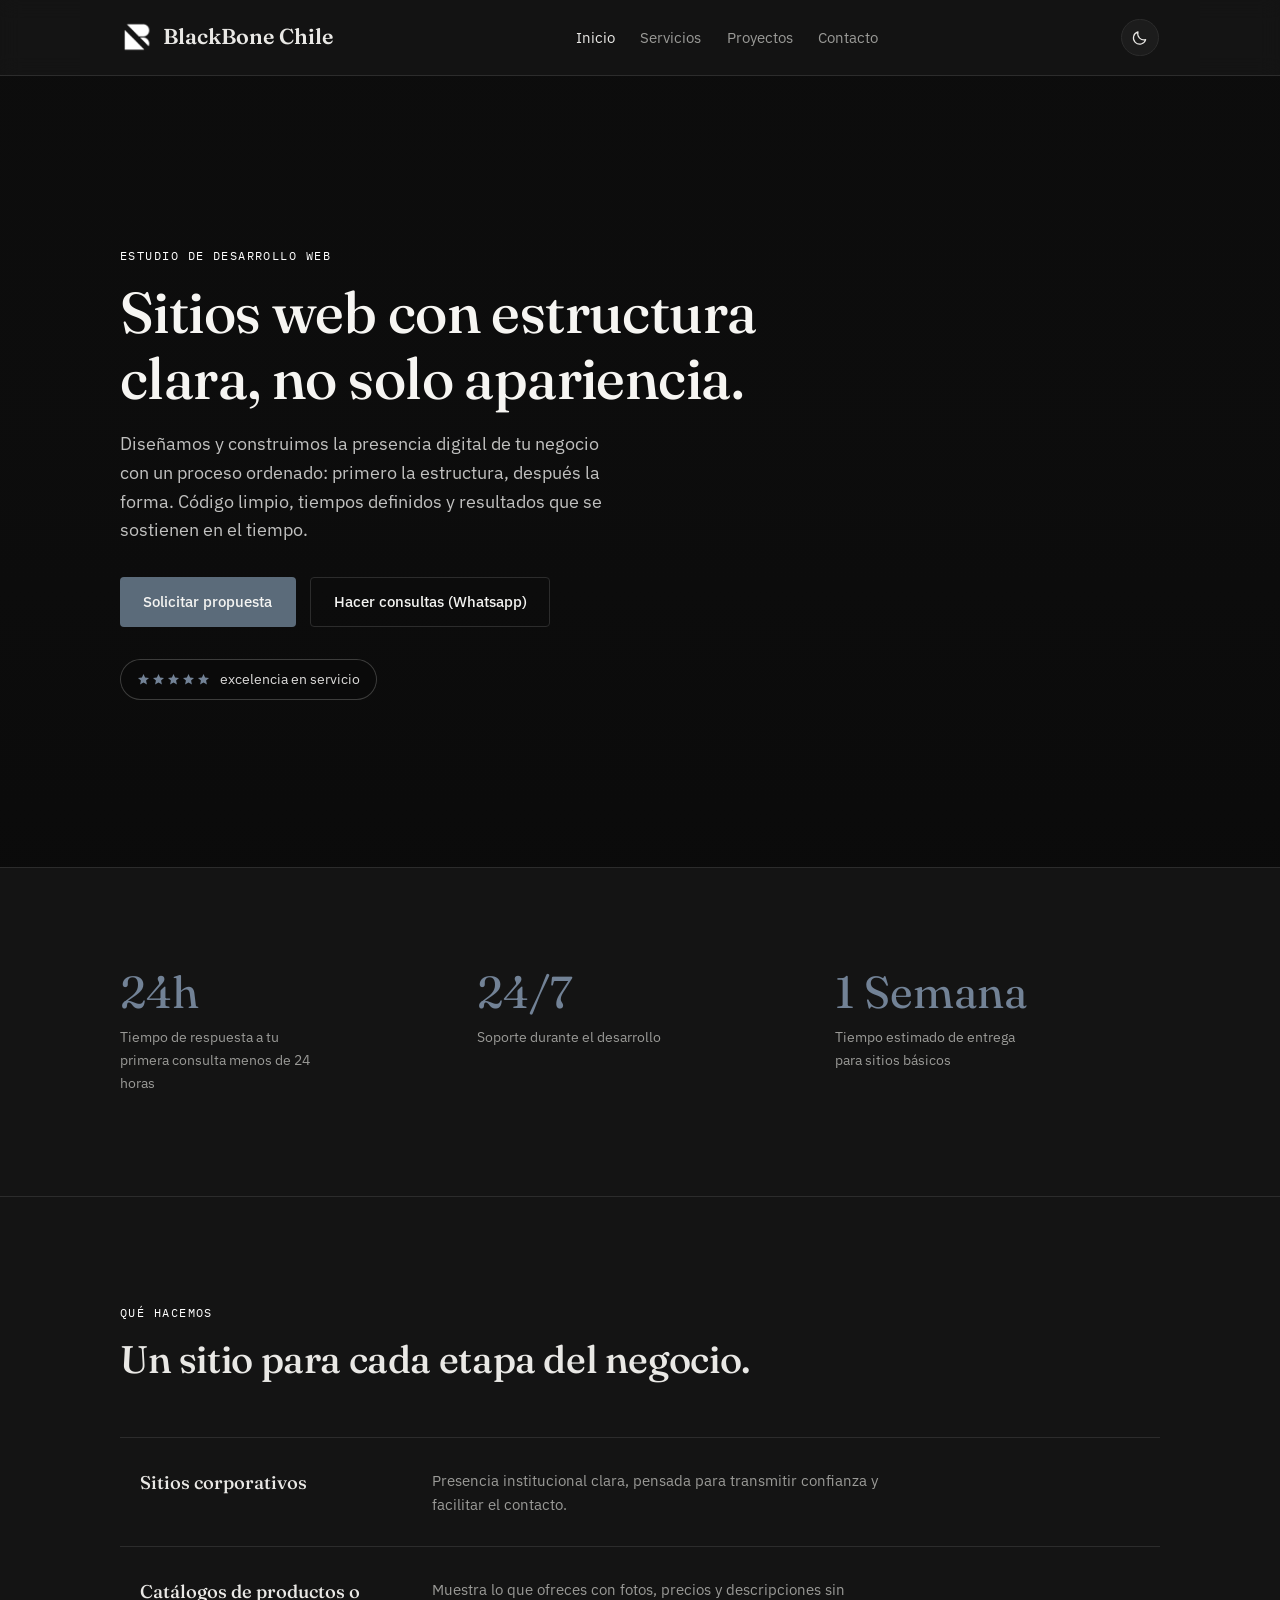
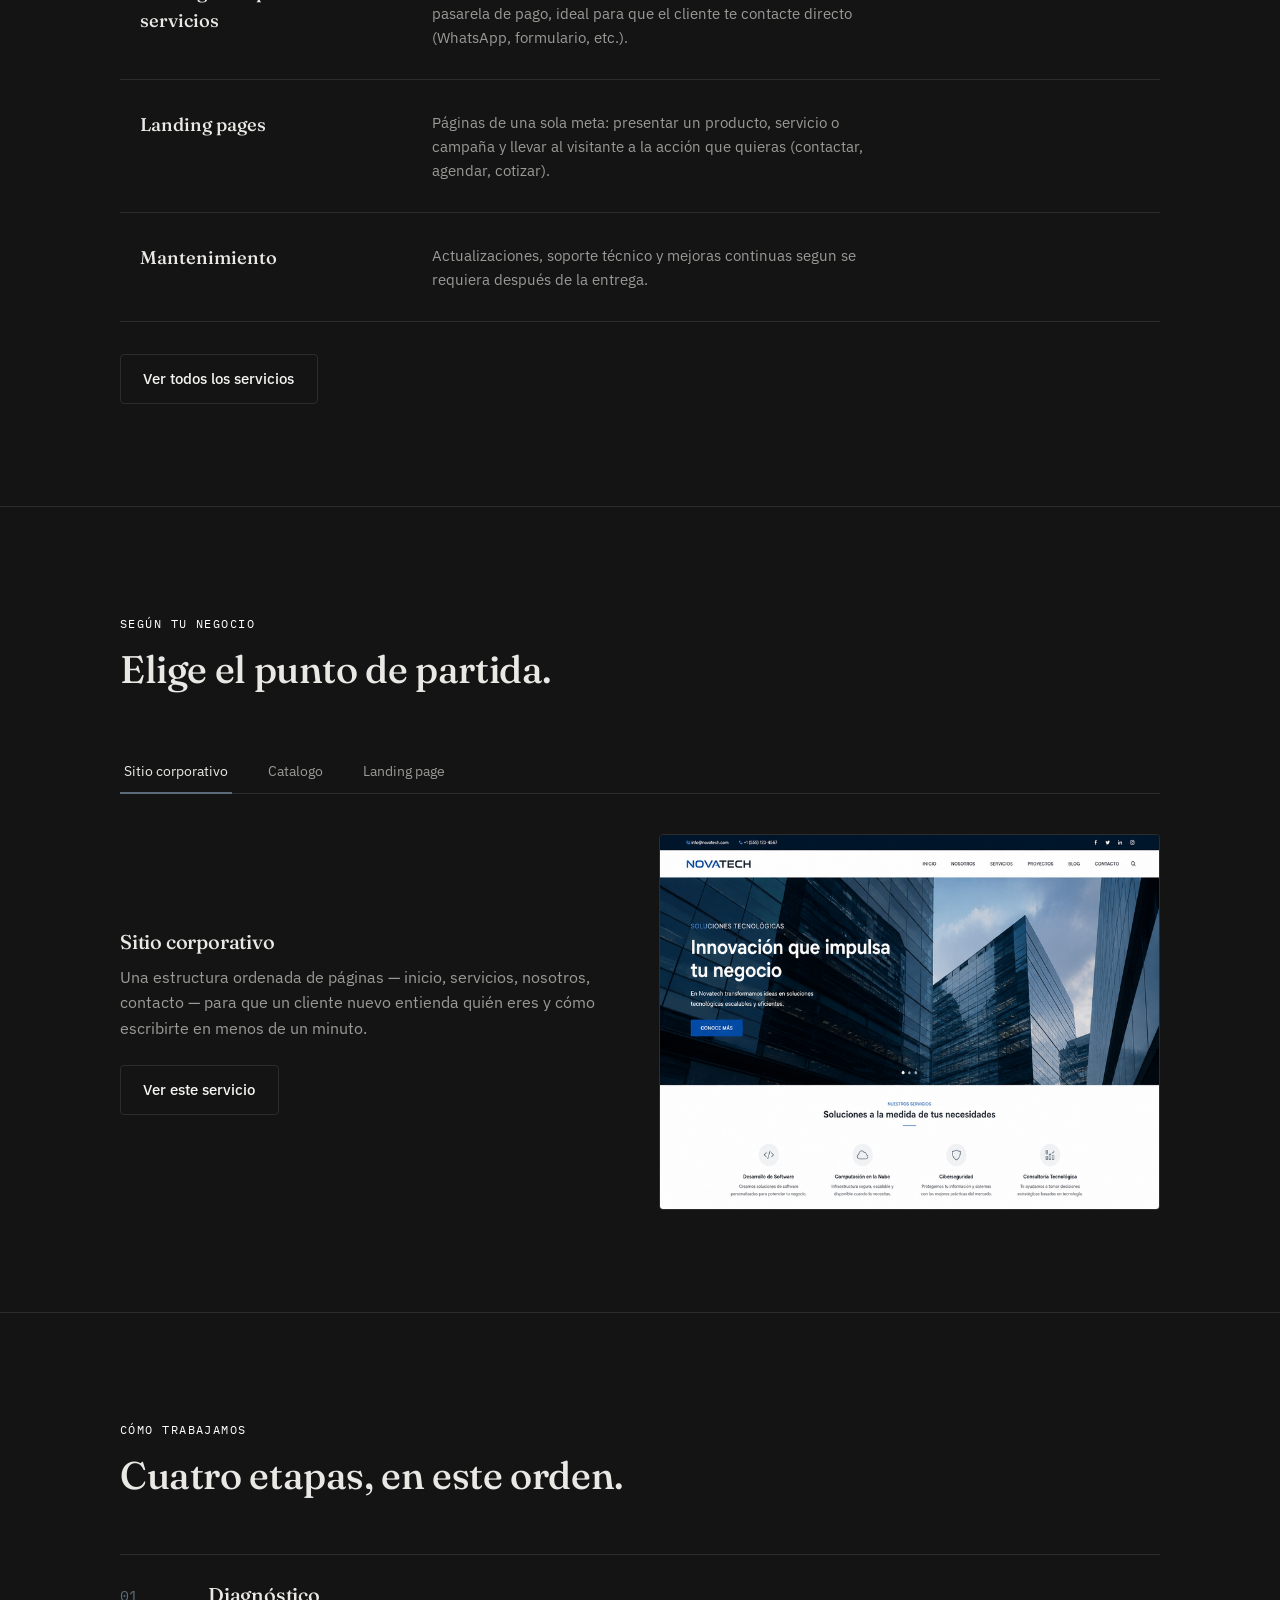
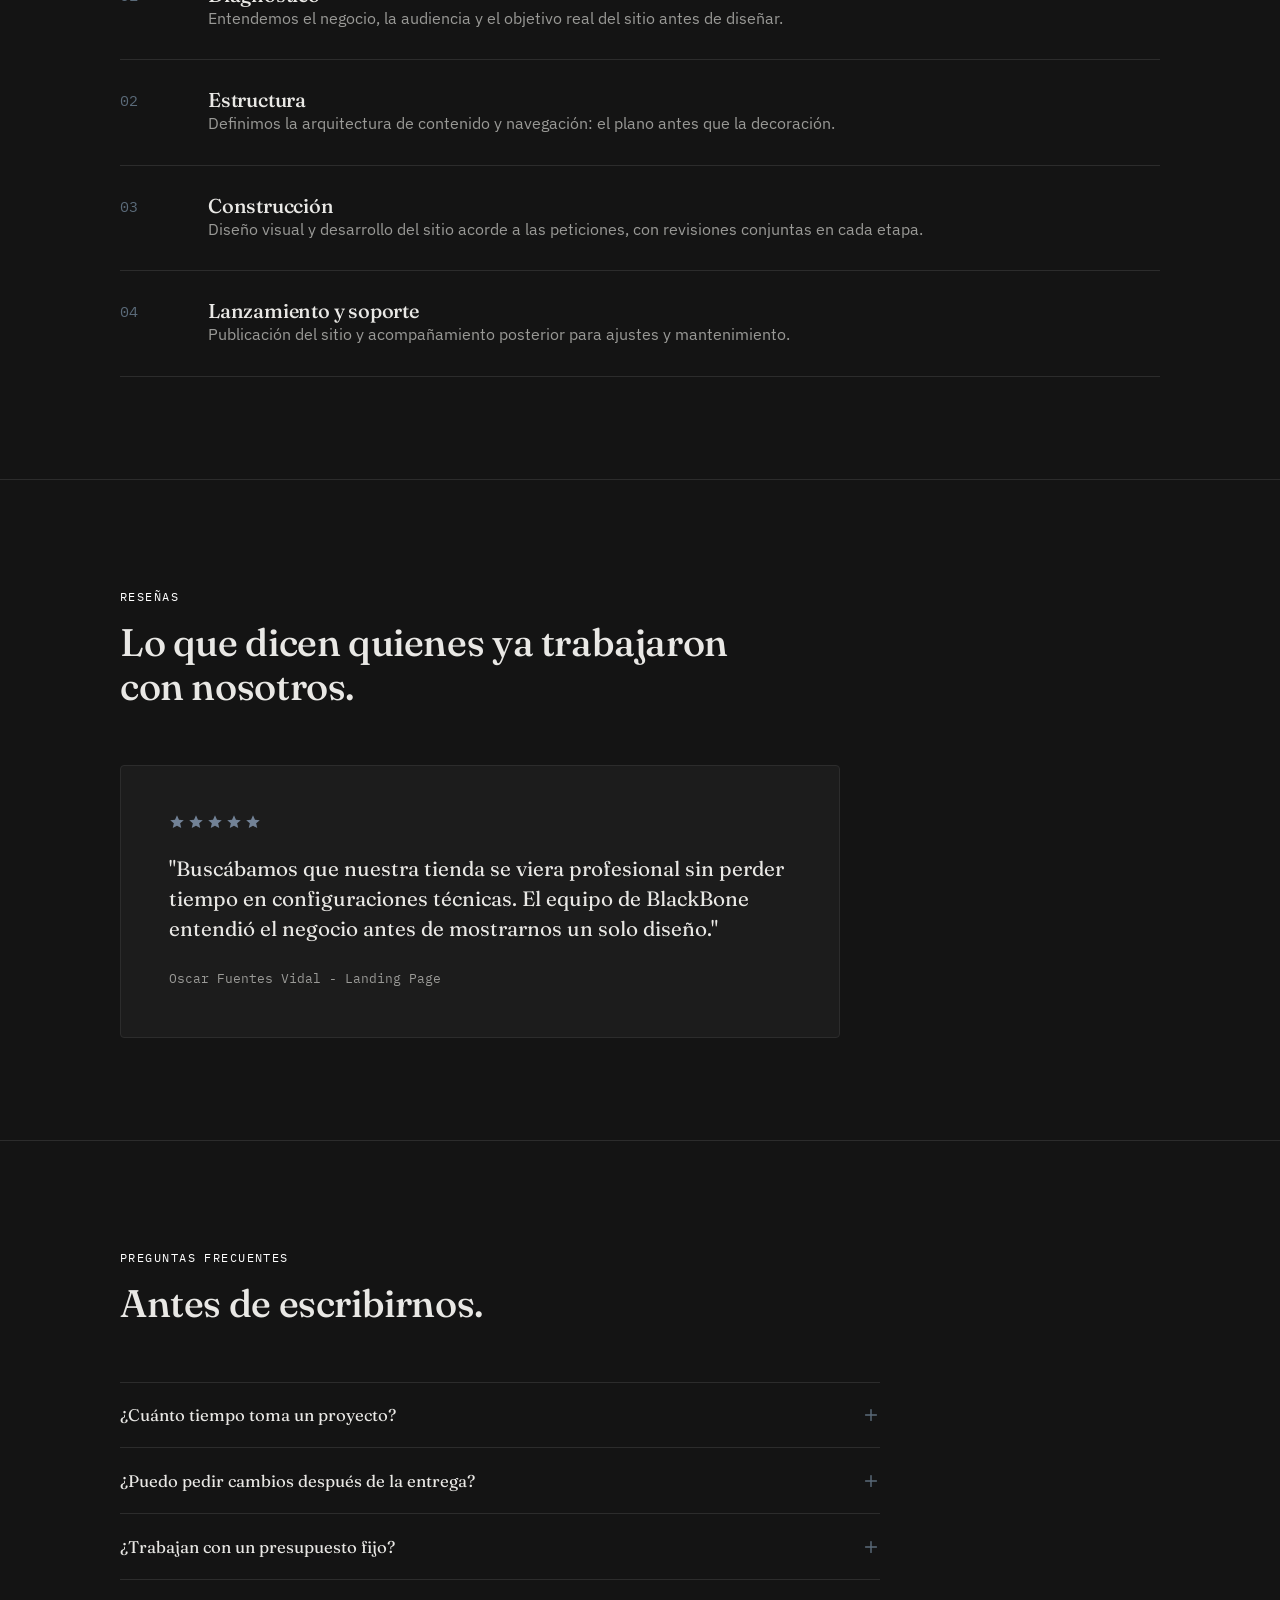
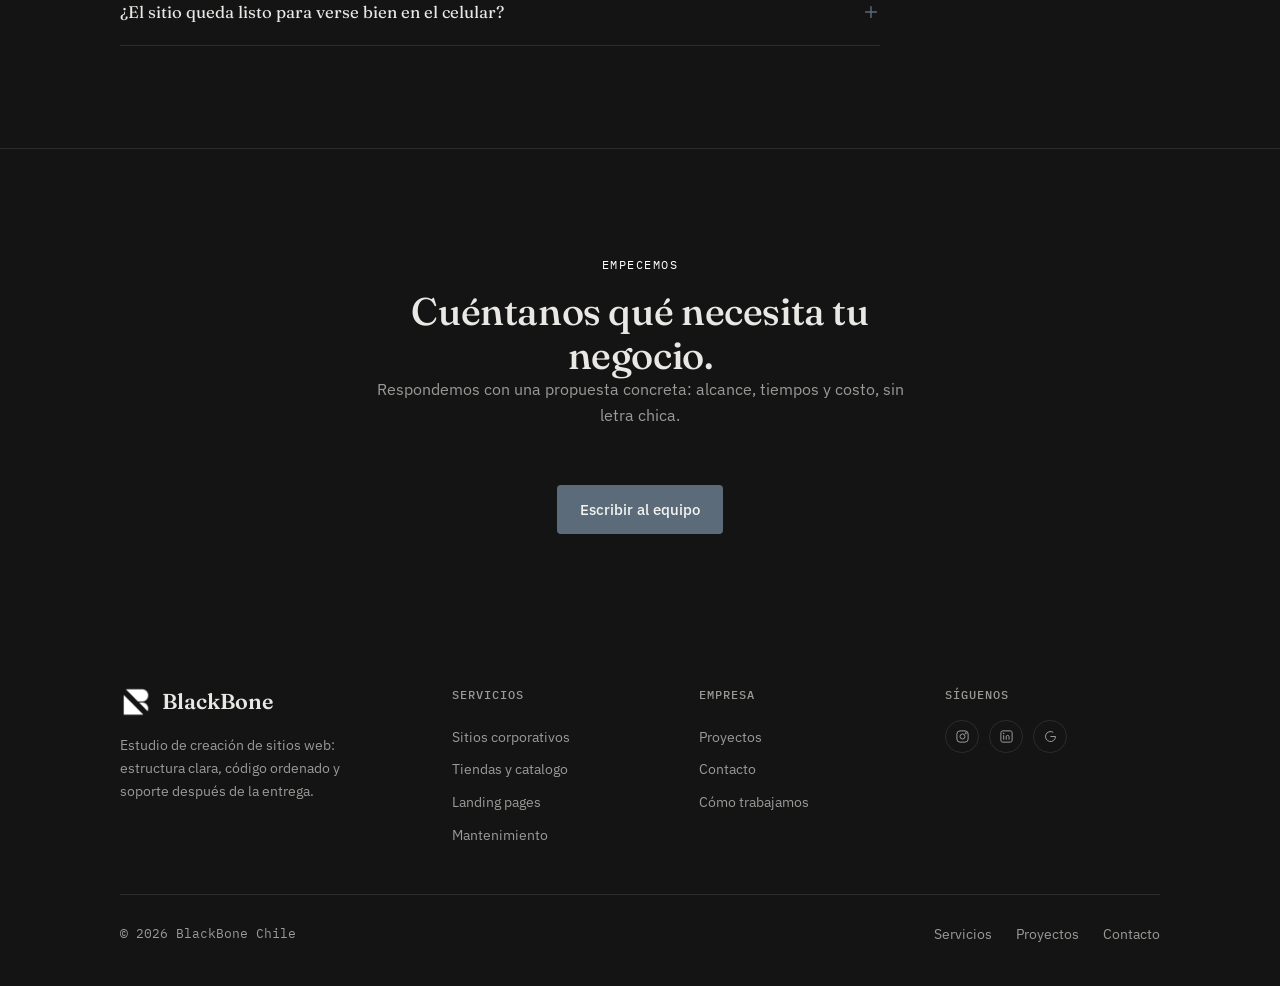
==== commit 17b33795: "Add files via upload" ====
--- a/index.html
+++ b/index.html
@@ -3,7 +3,7 @@
 <head>
 <meta charset="UTF-8">
 <meta name="viewport" content="width=device-width, initial-scale=1.0">
-<title>BlackBone Chile— Estudio de creación de sitios web</title>
+<title>BlackBone Chile</title>
 <meta name="description" content="BlackBone diseña y construye sitios web a medida: estructura clara, código ordenado y un proceso pensado para negocios reales.">
 <link rel="stylesheet" href="css/styles.css">
 </head>
@@ -21,9 +21,8 @@
     <div class="container nav">
       <a href="index.html" class="brand">
         <img src="img/logo-placeholder.png" alt="Logo de BlackBone" width="32" height="32">
-        BlackBone Chile
+        <span class="brand-text">BlackBone Chile</span>
       </a>
-
       <ul class="nav-links" data-nav-links>
         <li><a href="index.html" aria-current="page">Inicio</a></li>
         <li><a href="html/servicios.html">Servicios</a></li>
@@ -50,6 +49,54 @@
     </div>
   </header>
 
+  <!-- ==========================================================
+       DOCK INFERIOR "LIQUID GLASS" — SOLO CELULAR.
+       Nuevo, no reemplaza al header de arriba en el HTML: convive
+       con él y JS decide cuál se ve según el scroll y el ancho de
+       pantalla (ver initLiquidDock() en js/script.js).
+       Copia este bloque igual en cada página, ajustando solo los
+       href y cuál <a> lleva aria-current="page" (mismo criterio
+       que el bloque <header> de arriba).
+       ========================================================== -->
+  <nav class="liquid-dock" data-liquid-dock aria-label="Navegación rápida (celular)">
+    <div class="liquid-dock-track" data-liquid-track>
+      <a href="index.html" class="liquid-stop" data-liquid-stop aria-current="page">
+        <svg class="liquid-stop-icon" viewBox="0 0 24 24" fill="none" stroke="currentColor" stroke-width="1.6">
+          <path d="M4 11.5 12 4l8 7.5" stroke-linecap="round" stroke-linejoin="round"/>
+          <path d="M6 10v9h5v-6h2v6h5v-9" stroke-linecap="round" stroke-linejoin="round"/>
+        </svg>
+        <span class="liquid-stop-label">Inicio</span>
+      </a>
+      <a href="html/servicios.html" class="liquid-stop" data-liquid-stop>
+        <svg class="liquid-stop-icon" viewBox="0 0 24 24" fill="none" stroke="currentColor" stroke-width="1.6">
+          <rect x="4" y="4" width="7" height="7" rx="1.4"/>
+          <rect x="13" y="4" width="7" height="7" rx="1.4"/>
+          <rect x="4" y="13" width="7" height="7" rx="1.4"/>
+          <rect x="13" y="13" width="7" height="7" rx="1.4"/>
+        </svg>
+        <span class="liquid-stop-label">Servicios</span>
+      </a>
+      <a href="html/proyectos.html" class="liquid-stop" data-liquid-stop>
+        <svg class="liquid-stop-icon" viewBox="0 0 24 24" fill="none" stroke="currentColor" stroke-width="1.6">
+          <rect x="3.5" y="5" width="17" height="14" rx="1.6"/>
+          <circle cx="9" cy="10.3" r="1.6"/>
+          <path d="M20.5 16.5 15 11l-9.5 8" stroke-linecap="round" stroke-linejoin="round"/>
+        </svg>
+        <span class="liquid-stop-label">Proyectos</span>
+      </a>
+      <a href="html/contacto.html" class="liquid-stop" data-liquid-stop>
+        <svg class="liquid-stop-icon" viewBox="0 0 24 24" fill="none" stroke="currentColor" stroke-width="1.6">
+          <path d="M4 5.5h16v11H8.5L4 20.5v-4H4Z" stroke-linecap="round" stroke-linejoin="round"/>
+        </svg>
+        <span class="liquid-stop-label">Contacto</span>
+      </a>
+
+      <div class="liquid-bubble" data-liquid-bubble aria-hidden="true">
+        <span class="liquid-bubble-label" data-liquid-bubble-label></span>
+      </div>
+    </div>
+  </nav>
+
   <main>
 
     <!-- ==========================================================
@@ -59,9 +106,8 @@
          ========================================================== -->
     <section class="hero">
       <div class="hero-media">
-        <video autoplay muted loop playsinline poster="video/hero-poster.jpg">
-          <source src="video/videoheader.mp4" type="video/mp4">
-        </video>
+        <video id="video-a" class="hero-video active" autoplay muted loop playsinline poster="video/hero-poster.jpg"></video>
+        <video id="video-b" class="hero-video" autoplay muted loop playsinline poster="video/hero-poster.jpg"></video>
       </div>
 
       <div class="container">
@@ -411,7 +457,7 @@
       </div>
 
       <div class="footer-grid">
-        <span class="footer-note">© 2026 BlackBone Chile — Estudio de sitios web</span>
+        <span class="footer-note">© 2026 BlackBone Chile</span>
         <nav class="footer-links">
           <a href="html/servicios.html">Servicios</a>
           <a href="html/proyectos.html">Proyectos</a>
--- a/css/styles.css
+++ b/css/styles.css
@@ -132,7 +132,7 @@
   font-size: 0.75rem;
   letter-spacing: 0.12em;
   text-transform: uppercase;
-  color: var(--accent);
+  color:#ffffff;
   margin-bottom: 0.9rem;
 }
 
@@ -172,6 +172,7 @@
   background: color-mix(in srgb, var(--bg) 85%, transparent);
   backdrop-filter: blur(10px);
   border-bottom: 1px solid var(--border);
+  transition: background-color 0.35s ease, border-color 0.35s ease, padding-block 0.35s ease;
 }
 
 .nav {
@@ -179,6 +180,20 @@
   align-items: center;
   justify-content: space-between;
   padding-block: 1.1rem;
+  border-radius: 0;
+  background: transparent;
+  border: 1px solid transparent;
+  box-shadow: none;
+  backdrop-filter: blur(0px);
+  -webkit-backdrop-filter: blur(0px);
+  transition:
+    background-color 0.45s ease,
+    border-radius 0.45s ease,
+    padding 0.45s ease,
+    border-color 0.45s ease,
+    box-shadow 0.45s ease,
+    backdrop-filter 0.45s ease,
+    gap 0.45s ease;
 }
 
 .brand {
@@ -224,6 +239,55 @@
 
 .nav-toggle {
   display: none;
+}
+
+/* ---- Header flotante tipo "liquid glass" al hacer scroll ---- */
+.site-header.is-compact {
+  background: transparent;
+  border-bottom-color: transparent;
+  padding-block: 0.85rem;
+}
+
+.site-header.is-compact .nav {
+  width: fit-content;
+  max-width: fit-content;
+  margin-inline: auto;
+  padding: 0.6rem 1.4rem;
+  border-radius: 999px;
+  gap: clamp(1.5rem, 3vw, 2.5rem);
+  background: color-mix(in srgb, var(--surface) 55%, transparent);
+  backdrop-filter: blur(18px) saturate(160%);
+  -webkit-backdrop-filter: blur(18px) saturate(160%);
+  border: 1px solid color-mix(in srgb, var(--border) 70%, transparent);
+  box-shadow: var(--shadow);
+}
+
+/* Solo el ícono del logo, sin el texto "BlackBone Chile" */
+.site-header.is-compact .brand img {
+  height: 26px;
+}
+
+.site-header.is-compact .brand-text {
+  display: none;
+}
+
+/* Los links se mantienen visibles dentro de la misma píldora,
+   nada de hamburguesa en este modo — SOLO en escritorio.
+   En móvil (<=860px) se respeta el menú hamburguesa normal. */
+@media (min-width: 861px) {
+  .site-header.is-compact .nav-links {
+    position: static;
+    display: flex;
+    flex-direction: row;
+    align-items: center;
+    background: none;
+    border: none;
+    box-shadow: none;
+    padding: 0;
+    transform: none;
+    opacity: 1;
+    visibility: visible;
+  }
 }
 
 /* ---- Botones ---- */
@@ -256,13 +320,26 @@
 
 .btn-secondary {
   background: transparent;
-  color: var(--text);
+  color: #f4f4f2; /* blanco fijo en modo oscuro, siempre legible */
   border-color: var(--border);
 }
 
 .btn-secondary:hover {
+  background: var(--accent); /* mismo color que usan los rects (stars, process-index, etc.) */
   border-color: var(--accent);
-  color: var(--accent);
+  color: #f4f4f2; /* se mantiene blanco */
+}
+
+/* Modo claro: espejo del comportamiento oscuro */
+[data-theme="light"] .btn-secondary {
+  color: #ffffff; 
+  border-color: var(--border);
+}
+
+[data-theme="light"] .btn-secondary:hover {
+  background: #ffffff;
+  border-color: #141414;
+  color: #141414; /* se mantiene negro sobre fondo blanco */
 }
 
 .btn-row {
@@ -328,10 +405,26 @@
   object-fit: cover;
 }
 
+/* ---- Crossfade de videos del hero ---- */
+.hero-media video {
+  position: absolute;
+  top: 0;
+  left: 0;
+  opacity: 0;
+  transition: opacity 1.8s ease-in-out; /* fade lento */
+  z-index: 0;
+}
+
+.hero-media video.active {
+  opacity: 1;
+  z-index: 1;
+}
+
 .hero-media::after {
   content: "";
   position: absolute;
   inset: 0;
+  z-index: 2;
   background: linear-gradient(180deg, rgba(10, 10, 10, 0.6) 0%, rgba(10, 10, 10, 0.55) 45%, rgba(10, 10, 10, 0.88) 100%);
 }
 
@@ -344,7 +437,7 @@
 }
 
 .hero-content .eyebrow {
-  color: var(--accent-strong);
+  color: #ffffff;
 }
 
 .hero-content h1 {
@@ -872,4 +965,171 @@
   .footer-columns {
     grid-template-columns: 1fr;
   }
+}
+
+/* =========================================================
+   DOCK INFERIOR "LIQUID GLASS" — SOLO CELULAR
+   Bloque nuevo y aislado: no toca ninguna regla existente.
+   Comportamiento:
+   - En escritorio no existe (display:none todo el tiempo).
+   - En celular (<=860px) permanece oculto abajo de la pantalla
+     hasta que el usuario baja el scroll; ahí el header de
+     arriba (.site-header) se desliza fuera de vista y este
+     dock aparece flotando abajo, con una burbuja que se
+     arrastra para elegir Inicio / Servicios / Proyectos /
+     Contacto, igual que el tab bar "liquid glass" de iOS.
+   La lógica de mostrar/ocultar y arrastrar vive en
+   initLiquidDock() dentro de js/script.js.
+   ========================================================= */
+.liquid-dock {
+  display: none;
+}
+
+@media (max-width: 860px) {
+  /* El header existente se desliza hacia arriba y desaparece
+     mientras el dock inferior está activo. Fuera de este rango
+     de pantalla el header no se toca en absoluto. */
+  .site-header {
+    transition: transform 0.4s cubic-bezier(0.22, 1, 0.36, 1), opacity 0.3s ease;
+  }
+
+  .site-header.is-hidden-mobile {
+    transform: translateY(-110%);
+    opacity: 0;
+    pointer-events: none;
+  }
+
+  .liquid-dock {
+    display: flex;
+    justify-content: center;
+    position: fixed;
+    left: 0;
+    right: 0;
+    bottom: 0;
+    z-index: 70;
+    padding: 0 0.85rem calc(0.75rem + env(safe-area-inset-bottom, 0px));
+    transform: translateY(140%);
+    opacity: 0;
+    pointer-events: none;
+    transition: transform 0.5s cubic-bezier(0.22, 1, 0.36, 1), opacity 0.3s ease;
+  }
+
+  .liquid-dock.is-visible {
+    transform: translateY(0);
+    opacity: 1;
+    pointer-events: auto;
+  }
+
+  /* Barra ancha, casi de borde a borde, muy transparente:
+     se ve el contenido detrás con blur fuerte, como el
+     tab bar real de iOS (no una píldora angosta). */
+  .liquid-dock-track {
+    position: relative;
+    display: flex;
+    align-items: center;
+    justify-content: space-between;
+    width: 100%;
+    max-width: 420px;
+    padding: 0.7rem 0.4rem;
+    border-radius: 30px;
+    background: color-mix(in srgb, var(--surface) 28%, transparent);
+    border: 1px solid color-mix(in srgb, white 18%, transparent);
+    backdrop-filter: blur(28px) saturate(200%);
+    -webkit-backdrop-filter: blur(28px) saturate(200%);
+    box-shadow:
+      var(--shadow),
+      inset 0 1px 0 color-mix(in srgb, white 22%, transparent),
+      inset 0 -1px 0 rgba(0, 0, 0, 0.15);
+    touch-action: none;
+  }
+
+  .liquid-stop {
+    position: relative;
+    z-index: 2;
+    display: flex;
+    flex: 1 1 0;
+    flex-direction: column;
+    align-items: center;
+    justify-content: center;
+    gap: 0.28rem;
+    padding-block: 0.3rem;
+    color: var(--text-muted);
+    transition: color 0.3s ease;
+  }
+
+  .liquid-stop-icon {
+    width: 23px;
+    height: 23px;
+  }
+
+  .liquid-stop-label {
+    font-family: var(--font-body);
+    font-size: 0.62rem;
+    font-weight: 500;
+    letter-spacing: 0.01em;
+  }
+
+  .liquid-stop.is-active {
+    color: var(--accent-strong);
+  }
+
+  /* El "chip" que se arrastra: solo envuelve el ícono activo,
+     como en el tab bar de iOS — no toda la columna. Su posición
+     y tamaño los calcula JS en base al ícono real (initLiquidDock). */
+  .liquid-bubble {
+    position: absolute;
+    top: 0.42rem;
+    left: 0;
+    z-index: 1;
+    width: 2.5rem;
+    height: 2.5rem;
+    border-radius: 16px;
+    background: color-mix(in srgb, var(--accent) 32%, transparent);
+    box-shadow:
+      inset 0 1px 1px color-mix(in srgb, white 35%, transparent),
+      inset 0 -2px 5px rgba(0, 0, 0, 0.18);
+    transform: translate(0, 0);
+    transition: transform 0.42s cubic-bezier(0.22, 1.28, 0.36, 1), width 0.42s cubic-bezier(0.22, 1.28, 0.36, 1), border-radius 0.25s ease;
+    pointer-events: none;
+    will-change: transform;
+  }
+
+  /* Sin transición durante el arrastre: la gota sigue al dedo
+     al instante, cero lag — la fluidez sale de esto, no de CSS. */
+  .liquid-bubble.is-dragging {
+    transition: border-radius 0.15s ease;
+    box-shadow:
+      inset 0 1px 1px color-mix(in srgb, white 45%, transparent),
+      inset 0 -2px 6px rgba(0, 0, 0, 0.22),
+      0 4px 10px rgba(0, 0, 0, 0.25);
+  }
+
+  .liquid-bubble-label {
+    position: absolute;
+    bottom: calc(100% + 0.6rem);
+    left: 50%;
+    transform: translateX(-50%) translateY(4px);
+    font-family: var(--font-body);
+    font-size: 0.7rem;
+    font-weight: 500;
+    white-space: nowrap;
+    color: var(--text);
+    background: color-mix(in srgb, var(--surface) 88%, transparent);
+    border: 1px solid color-mix(in srgb, var(--border) 70%, transparent);
+    padding: 0.25rem 0.65rem;
+    border-radius: 999px;
+    opacity: 0;
+    transition: opacity 0.2s ease, transform 0.2s ease;
+  }
+
+  .liquid-bubble.is-dragging .liquid-bubble-label {
+    opacity: 1;
+    transform: translateX(-50%) translateY(0);
+  }
+}
+
+@media (prefers-reduced-motion: reduce) {
+  .liquid-bubble {
+    transition: none;
+  }
 }
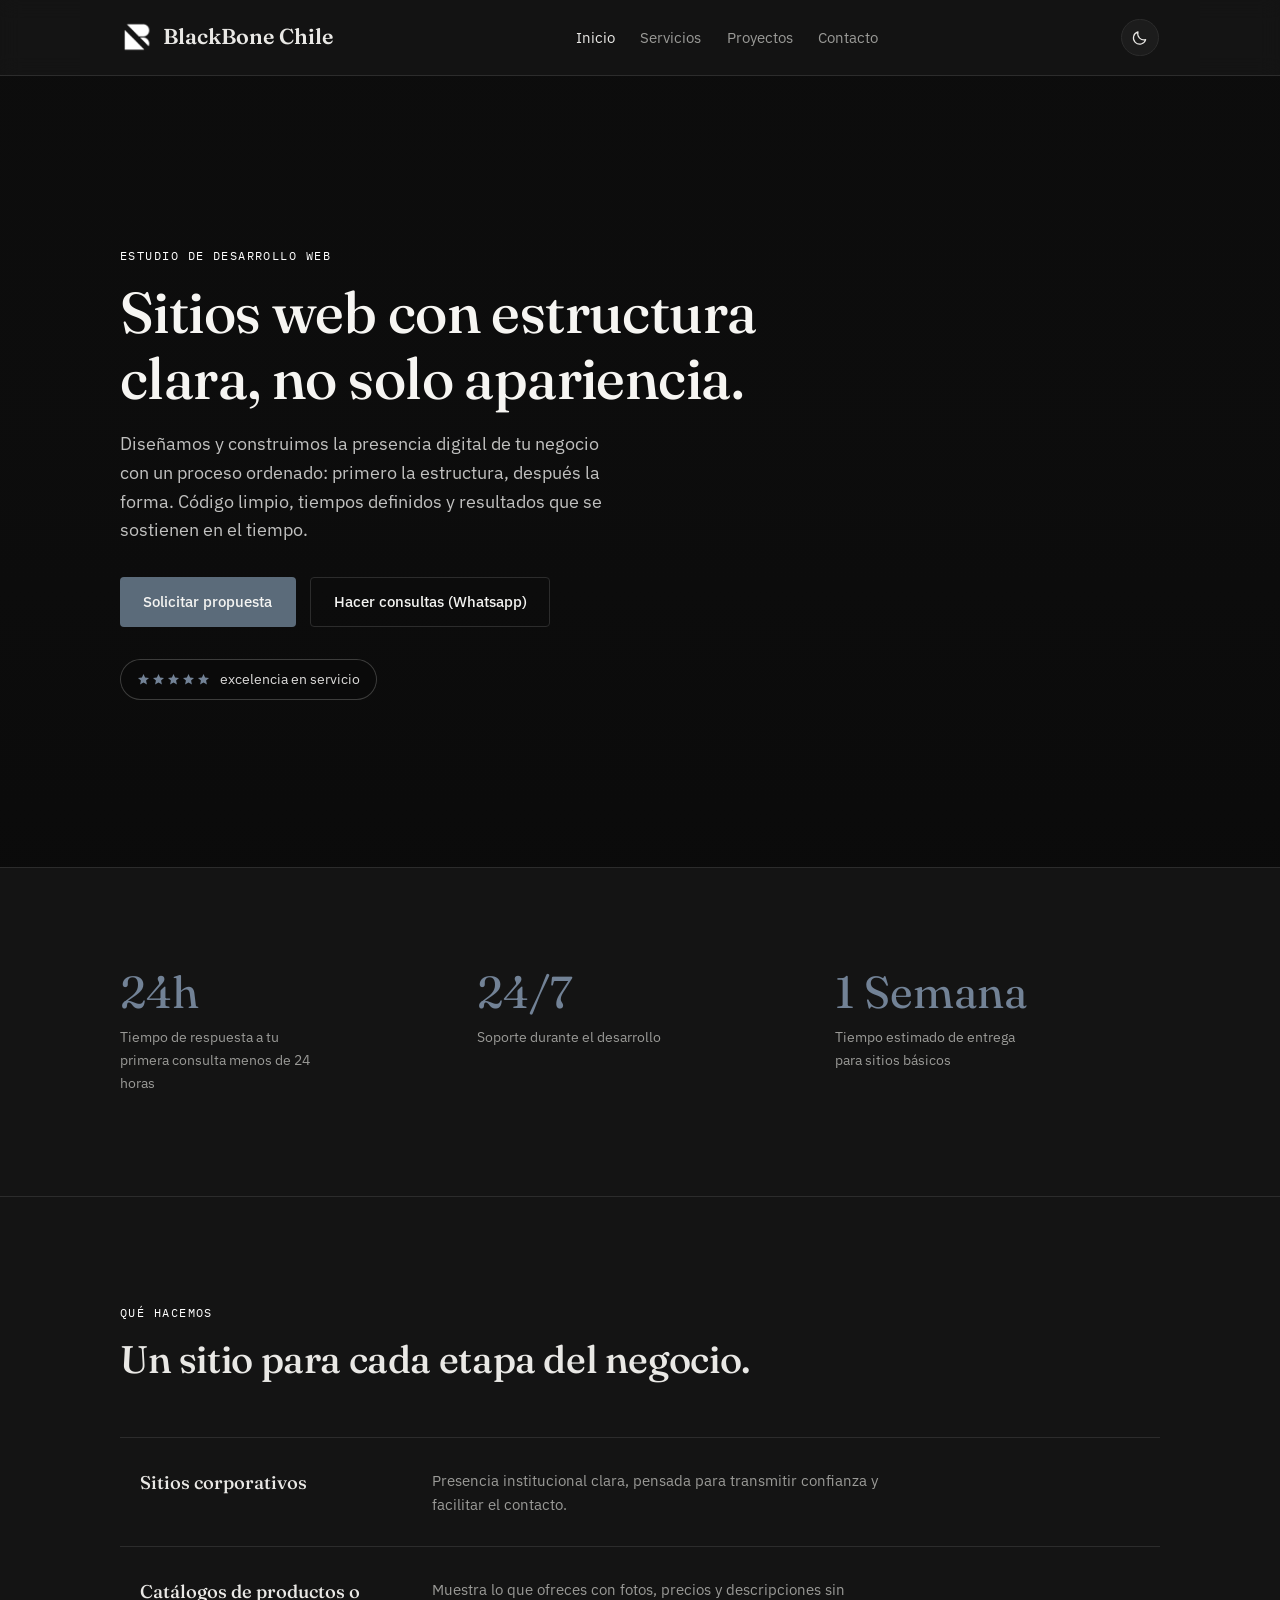
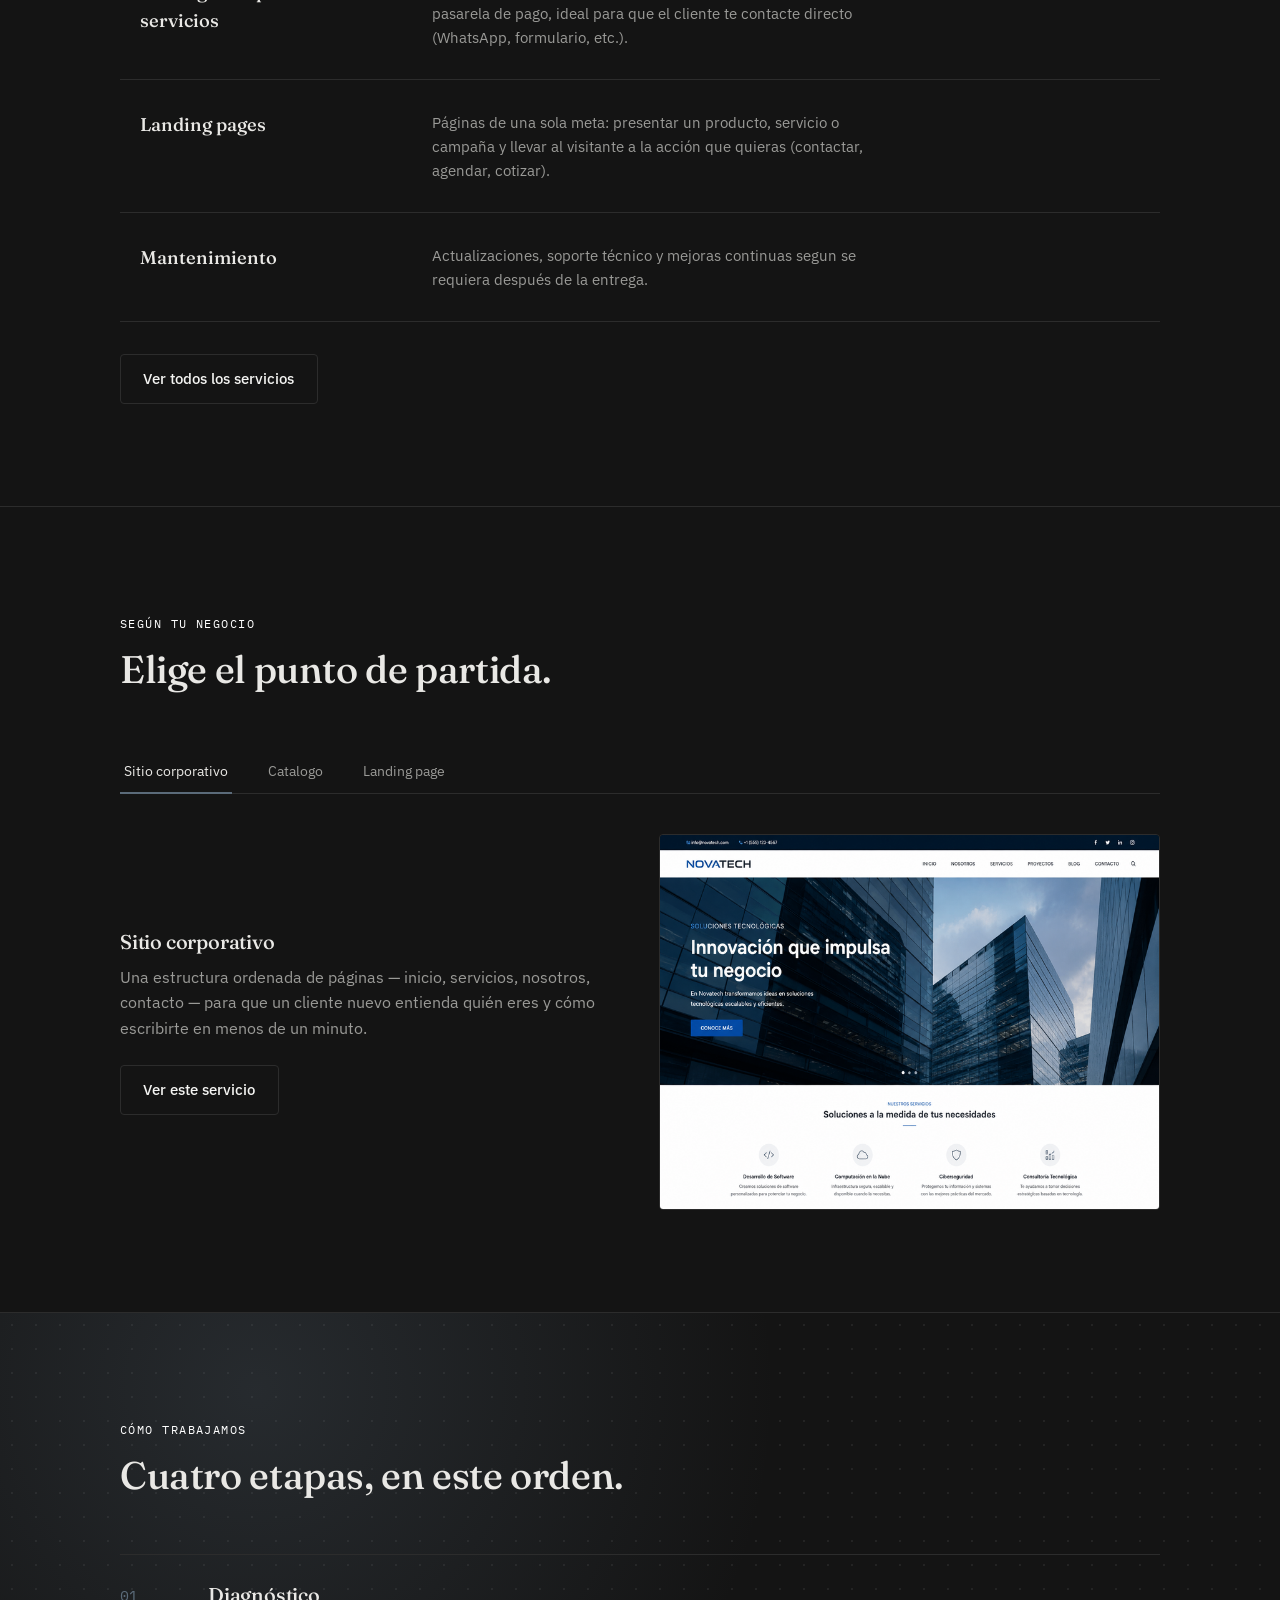
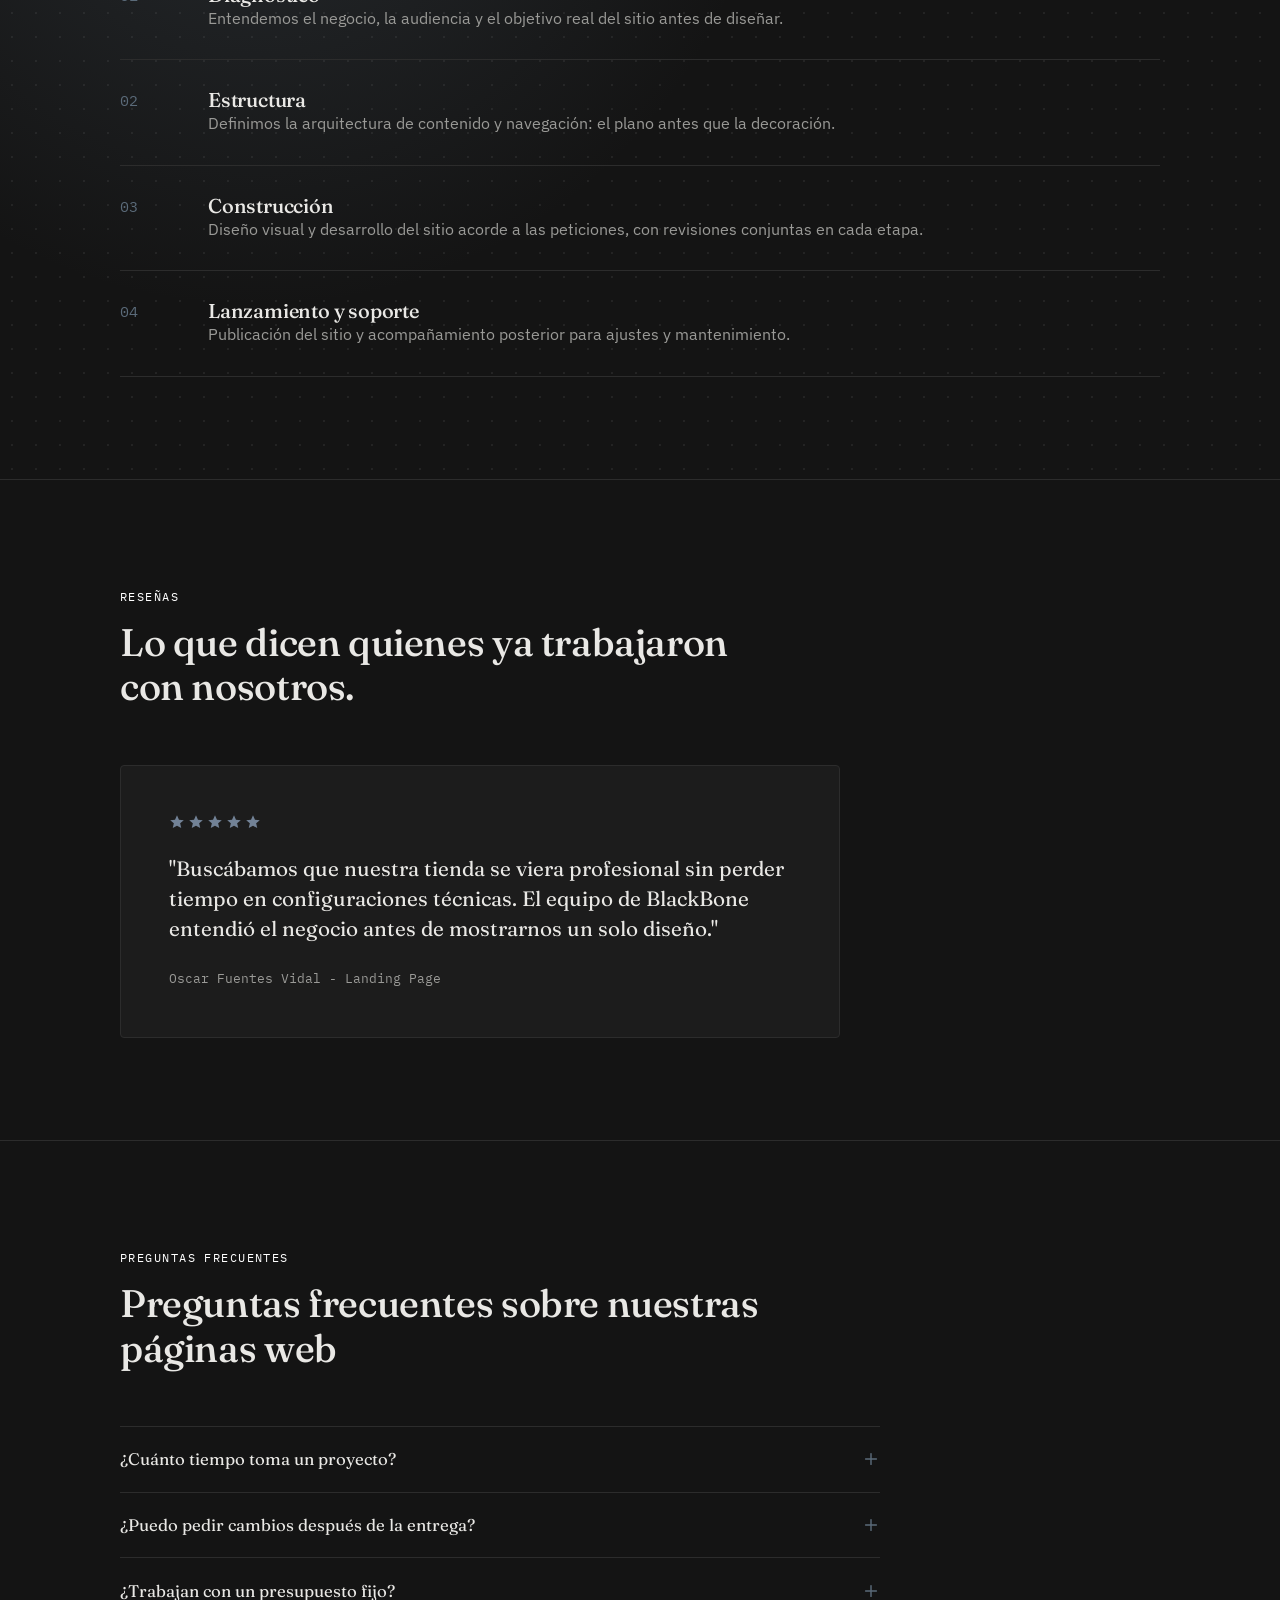
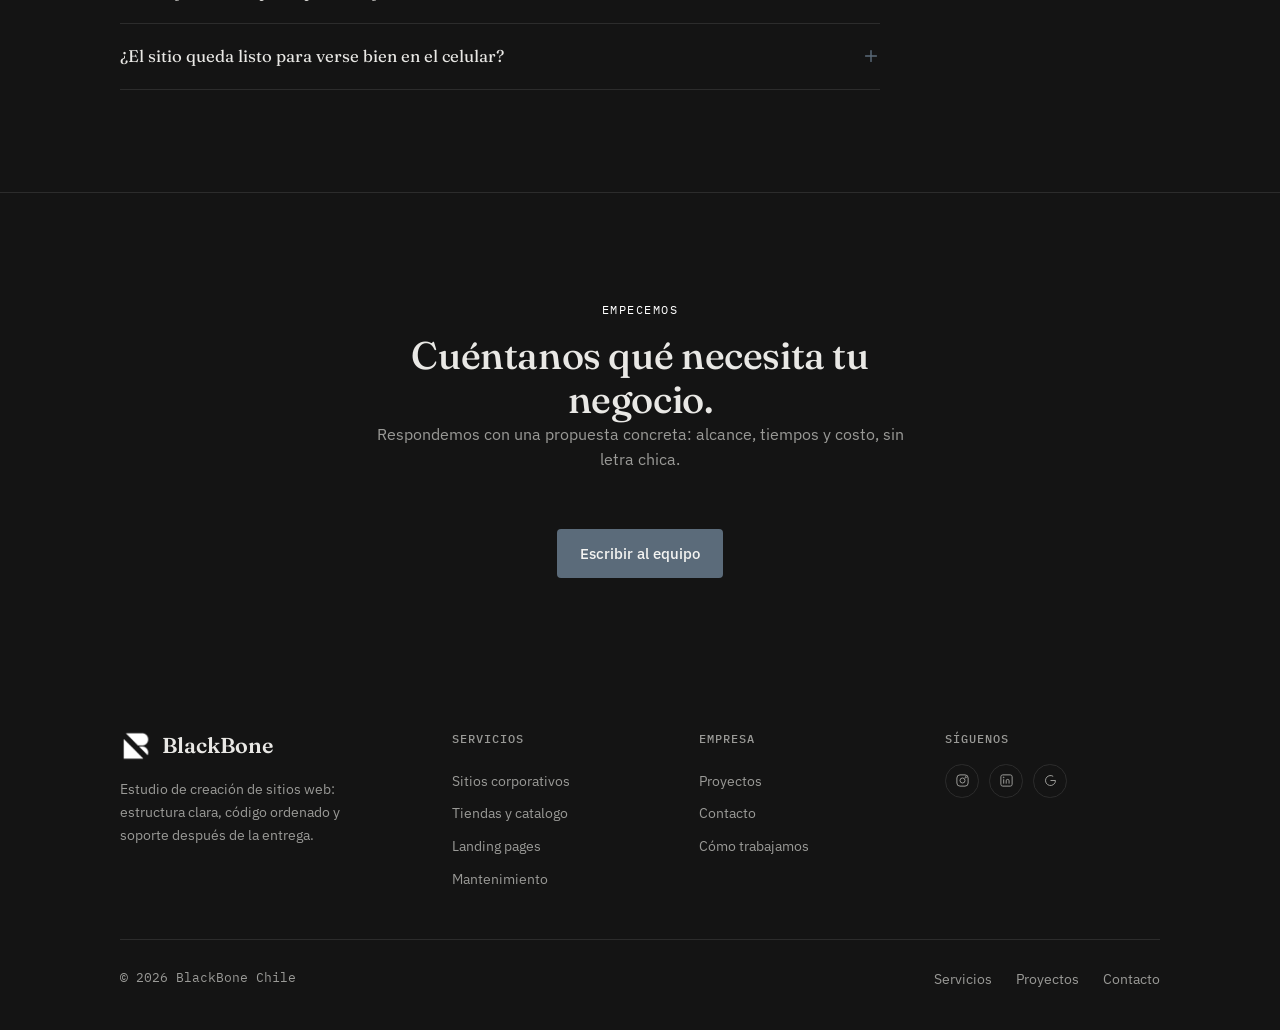
==== commit ea4c9138: "Add files via upload" ====
--- a/index.html
+++ b/index.html
@@ -49,54 +49,6 @@
     </div>
   </header>
 
-  <!-- ==========================================================
-       DOCK INFERIOR "LIQUID GLASS" — SOLO CELULAR.
-       Nuevo, no reemplaza al header de arriba en el HTML: convive
-       con él y JS decide cuál se ve según el scroll y el ancho de
-       pantalla (ver initLiquidDock() en js/script.js).
-       Copia este bloque igual en cada página, ajustando solo los
-       href y cuál <a> lleva aria-current="page" (mismo criterio
-       que el bloque <header> de arriba).
-       ========================================================== -->
-  <nav class="liquid-dock" data-liquid-dock aria-label="Navegación rápida (celular)">
-    <div class="liquid-dock-track" data-liquid-track>
-      <a href="index.html" class="liquid-stop" data-liquid-stop aria-current="page">
-        <svg class="liquid-stop-icon" viewBox="0 0 24 24" fill="none" stroke="currentColor" stroke-width="1.6">
-          <path d="M4 11.5 12 4l8 7.5" stroke-linecap="round" stroke-linejoin="round"/>
-          <path d="M6 10v9h5v-6h2v6h5v-9" stroke-linecap="round" stroke-linejoin="round"/>
-        </svg>
-        <span class="liquid-stop-label">Inicio</span>
-      </a>
-      <a href="html/servicios.html" class="liquid-stop" data-liquid-stop>
-        <svg class="liquid-stop-icon" viewBox="0 0 24 24" fill="none" stroke="currentColor" stroke-width="1.6">
-          <rect x="4" y="4" width="7" height="7" rx="1.4"/>
-          <rect x="13" y="4" width="7" height="7" rx="1.4"/>
-          <rect x="4" y="13" width="7" height="7" rx="1.4"/>
-          <rect x="13" y="13" width="7" height="7" rx="1.4"/>
-        </svg>
-        <span class="liquid-stop-label">Servicios</span>
-      </a>
-      <a href="html/proyectos.html" class="liquid-stop" data-liquid-stop>
-        <svg class="liquid-stop-icon" viewBox="0 0 24 24" fill="none" stroke="currentColor" stroke-width="1.6">
-          <rect x="3.5" y="5" width="17" height="14" rx="1.6"/>
-          <circle cx="9" cy="10.3" r="1.6"/>
-          <path d="M20.5 16.5 15 11l-9.5 8" stroke-linecap="round" stroke-linejoin="round"/>
-        </svg>
-        <span class="liquid-stop-label">Proyectos</span>
-      </a>
-      <a href="html/contacto.html" class="liquid-stop" data-liquid-stop>
-        <svg class="liquid-stop-icon" viewBox="0 0 24 24" fill="none" stroke="currentColor" stroke-width="1.6">
-          <path d="M4 5.5h16v11H8.5L4 20.5v-4H4Z" stroke-linecap="round" stroke-linejoin="round"/>
-        </svg>
-        <span class="liquid-stop-label">Contacto</span>
-      </a>
-
-      <div class="liquid-bubble" data-liquid-bubble aria-hidden="true">
-        <span class="liquid-bubble-label" data-liquid-bubble-label></span>
-      </div>
-    </div>
-  </nav>
-
   <main>
 
     <!-- ==========================================================
@@ -137,15 +89,15 @@
     <!-- ============ ESTADÍSTICAS ============ -->
     <section class="section">
       <div class="container stats-grid">
-        <div>
+        <div class="reveal">
           <div class="stat-number">24h</div>
           <p class="stat-label">Tiempo de respuesta a tu primera consulta menos de 24 horas</p>
         </div>
-        <div>
+        <div class="reveal">
           <div class="stat-number">24/7</div>
           <p class="stat-label">Soporte durante el desarrollo</p>
         </div>
-        <div>
+        <div class="reveal">
           <div class="stat-number">1 Semana</div>
           <p class="stat-label">Tiempo estimado de entrega para sitios básicos</p>
         </div>
@@ -161,22 +113,22 @@
         </div>
 
         <div class="service-list">
-          <div class="service-item">
+          <div class="service-item reveal">
             <span class="service-tag">Sitios corporativos</span>
             <p>Presencia institucional clara, pensada para transmitir confianza y facilitar el contacto.</p>
           </div>
 
-          <div class="service-item">
+          <div class="service-item reveal">
             <span class="service-tag">Catálogos de productos o servicios</span>
             <p>Muestra lo que ofreces con fotos, precios y descripciones sin pasarela de pago, ideal para que el cliente te contacte directo (WhatsApp, formulario, etc.).</p>
           </div>
 
-          <div class="service-item">
+          <div class="service-item reveal">
             <span class="service-tag">Landing pages</span>
             <p>Páginas de una sola meta: presentar un producto, servicio o campaña y llevar al visitante a la acción que quieras (contactar, agendar, cotizar).</p>
           </div>
 
-          <div class="service-item">
+          <div class="service-item reveal">
             <span class="service-tag">Mantenimiento</span>
             <p>Actualizaciones, soporte técnico y mejoras continuas segun se requiera después de la entrega.</p>
           </div>
@@ -242,7 +194,10 @@
     </section>
 
     <!-- ============ PROCESO ============ -->
-    <section class="section" id="proceso">
+    <!-- intro-section + data-spotlight: la misma grilla de puntos con
+         spotlight que sigue el mouse usada en servicios.html/contacto.html,
+         acá para que esta sección (antes plana) no se sienta tan estática. -->
+    <section class="section intro-section" data-spotlight id="proceso">
       <div class="container">
         <div class="section-head">
           <span class="eyebrow">Cómo trabajamos</span>
@@ -250,28 +205,28 @@
         </div>
 
         <div class="process-list">
-          <div class="process-item">
+          <div class="process-item reveal">
             <span class="process-index">01</span>
             <div>
               <h3>Diagnóstico</h3>
               <p>Entendemos el negocio, la audiencia y el objetivo real del sitio antes de diseñar.</p>
             </div>
           </div>
-          <div class="process-item">
+          <div class="process-item reveal">
             <span class="process-index">02</span>
             <div>
               <h3>Estructura</h3>
               <p>Definimos la arquitectura de contenido y navegación: el plano antes que la decoración.</p>
             </div>
           </div>
-          <div class="process-item">
+          <div class="process-item reveal">
             <span class="process-index">03</span>
             <div>
               <h3>Construcción</h3>
               <p>Diseño visual y desarrollo del sitio acorde a las peticiones, con revisiones conjuntas en cada etapa.</p>
             </div>
           </div>
-          <div class="process-item">
+          <div class="process-item reveal">
             <span class="process-index">04</span>
             <div>
               <h3>Lanzamiento y soporte</h3>
@@ -329,7 +284,7 @@
           <h2>Lo que dicen quienes ya trabajaron con nosotros.</h2>
         </div>
 
-        <div class="testimonial">
+        <div class="testimonial reveal">
           <div class="testimonial-stars" aria-hidden="true">
             <svg viewBox="0 0 20 20" fill="currentColor"><path d="M10 1.5l2.47 5.6 6.03.56-4.56 4.03 1.36 5.9L10 14.7l-5.3 2.9 1.36-5.9L1.5 7.66l6.03-.56L10 1.5Z"/></svg>
             <svg viewBox="0 0 20 20" fill="currentColor"><path d="M10 1.5l2.47 5.6 6.03.56-4.56 4.03 1.36 5.9L10 14.7l-5.3 2.9 1.36-5.9L1.5 7.66l6.03-.56L10 1.5Z"/></svg>
@@ -348,7 +303,7 @@
       <div class="container">
         <div class="section-head">
           <span class="eyebrow">Preguntas frecuentes</span>
-          <h2>Antes de escribirnos.</h2>
+          <h2>Preguntas frecuentes sobre nuestras páginas web</h2>
         </div>
 
         <div class="faq-list">
@@ -443,13 +398,13 @@
         <div class="footer-col">
           <h4>Síguenos</h4>
           <div class="social-row">
-            <a href="#" aria-label="Instagram">
+            <a href="https://www.instagram.com/blackbone.sites/" target="_blank" rel="noopener" aria-label="Instagram">
               <svg viewBox="0 0 24 24" fill="none" stroke="currentColor" stroke-width="1.6"><rect x="3" y="3" width="18" height="18" rx="5"/><circle cx="12" cy="12" r="4"/><circle cx="17.2" cy="6.8" r="1"/></svg>
             </a>
             <a href="#" aria-label="LinkedIn">
               <svg viewBox="0 0 24 24" fill="none" stroke="currentColor" stroke-width="1.6"><rect x="3" y="3" width="18" height="18" rx="3"/><line x1="7.5" y1="10" x2="7.5" y2="17"/><circle cx="7.5" cy="7" r="0.6" fill="currentColor"/><path d="M11.5 17v-4.5a2.3 2.3 0 0 1 4.6 0V17"/></svg>
             </a>
-            <a href="#" aria-label="WhatsApp">
+            <a href="https://wa.me/56900000000" target="_blank" rel="noopener" aria-label="WhatsApp">
               <svg viewBox="0 0 24 24" fill="none" stroke="currentColor" stroke-width="1.6"><path d="M20 12a8 8 0 1 1-3.7-6.7"/><path d="M20 12 12 12"/></svg>
             </a>
           </div>
--- a/css/styles.css
+++ b/css/styles.css
@@ -506,6 +506,19 @@
   border: 1px solid var(--border);
   border-radius: var(--radius);
   padding: 1.75rem;
+  transition: transform 0.2s ease, box-shadow 0.2s ease, border-color 0.2s ease;
+  will-change: transform;
+}
+
+/* El JS (initCardTilt) escribe --tilt-x/--tilt-y al mover el mouse
+   sobre la tarjeta; esta variable controla la inclinación 3D. */
+.card {
+  transform: perspective(800px) rotateX(var(--tilt-x, 0deg)) rotateY(var(--tilt-y, 0deg));
+}
+
+.card:hover {
+  border-color: color-mix(in srgb, var(--accent) 60%, var(--border));
+  box-shadow: var(--shadow);
 }
 
 .card .eyebrow {
@@ -568,6 +581,242 @@
     grid-template-columns: 1fr;
     gap: 0.5rem;
   }
+}
+
+/* ==========================================================
+   FONDO INTERACTIVO — "spotlight" que sigue el mouse sobre una
+   grilla de puntos. Se activa agregando class="intro-section"
+   y el atributo data-spotlight a cualquier <section>. El JS
+   (initSpotlight en script.js) actualiza --mx / --my al mover
+   el mouse; sin JS o con "reduce motion" queda un fondo fijo
+   igual de presentable (el spotlight simplemente no se mueve).
+   ========================================================== */
+.intro-section {
+  position: relative;
+  overflow: hidden;
+  background-color: var(--bg);
+  background-image:
+    radial-gradient(circle at var(--mx, 20%) var(--my, 10%), color-mix(in srgb, var(--accent) 26%, transparent), transparent 42%),
+    radial-gradient(color-mix(in srgb, var(--text) 7%, transparent) 1px, transparent 1px);
+  background-size: 100% 100%, 24px 24px;
+  background-position: 0 0, 0 0;
+}
+
+[data-theme="light"] .intro-section {
+  background-image:
+    radial-gradient(circle at var(--mx, 20%) var(--my, 10%), color-mix(in srgb, var(--accent) 20%, transparent), transparent 42%),
+    radial-gradient(color-mix(in srgb, var(--text) 10%, transparent) 1px, transparent 1px);
+}
+
+@media (prefers-reduced-motion: reduce) {
+  .intro-section {
+    background-image:
+      radial-gradient(circle at 20% 10%, color-mix(in srgb, var(--accent) 20%, transparent), transparent 42%),
+      radial-gradient(color-mix(in srgb, var(--text) 7%, transparent) 1px, transparent 1px);
+  }
+}
+
+/* ---- Aparición suave al hacer scroll ---- */
+.reveal {
+  opacity: 0;
+  transform: translateY(16px);
+  transition: opacity 0.5s ease, transform 0.5s ease;
+}
+
+.reveal.is-visible {
+  opacity: 1;
+  transform: translateY(0);
+}
+
+@media (prefers-reduced-motion: reduce) {
+  .reveal {
+    opacity: 1;
+    transform: none;
+    transition: none;
+  }
+}
+
+/* ==========================================================
+   BLOQUES DE SERVICIO / PROYECTO CON FOTO — usados en
+   servicios.html (.service-*) y proyectos.html (.project-*).
+   Comparten exactamente el mismo layout (imagen + texto,
+   alternando lados con .is-reversed) pero con nombres de clase
+   propios para que cada página se entienda sola. Si agregas un
+   servicio o proyecto nuevo, copia un bloque completo y ajusta
+   el índice/tag, el texto y la imagen.
+   ========================================================== */
+.service-block,
+.project-block {
+  display: grid;
+  grid-template-columns: 1fr 1fr;
+  gap: var(--gap);
+  align-items: center;
+  padding-block: clamp(2.75rem, 6vw, 4.5rem);
+  border-bottom: 1px solid var(--border);
+}
+
+.service-block:last-child,
+.project-block:last-child {
+  border-bottom: none;
+}
+
+.service-block.is-reversed .service-visual,
+.project-block.is-reversed .project-visual {
+  order: -1;
+}
+
+.service-index,
+.project-tag {
+  display: inline-block;
+  font-family: var(--font-mono);
+  font-size: 0.8rem;
+  letter-spacing: 0.08em;
+  color: var(--accent);
+  margin-bottom: 0.75rem;
+}
+
+.service-block h3,
+.project-block h3 {
+  margin-bottom: 0.85rem;
+}
+
+.service-block > div > p,
+.project-block > div > p {
+  margin-bottom: 1.5rem;
+}
+
+.service-visual img,
+.project-visual img {
+  display: block;
+  width: 100%;
+  height: auto;
+  border-radius: var(--radius);
+  border: 1px solid var(--border);
+  aspect-ratio: 4 / 3;
+  object-fit: cover;
+}
+
+/* Visual de reemplazo cuando todavía no hay foto/captura real */
+.service-visual-icon,
+.project-visual-icon {
+  display: flex;
+  align-items: center;
+  justify-content: center;
+  aspect-ratio: 4 / 3;
+  border-radius: var(--radius);
+  border: 1px solid var(--border);
+  background: var(--surface);
+}
+
+.service-visual-icon svg,
+.project-visual-icon svg {
+  width: 25%;
+  height: 25%;
+  color: var(--accent-strong);
+}
+
+/* Aviso de "proyecto conceptual": misma idea que .eyebrow pero
+   con borde propio, para dejar clarísimo que no es un cliente real */
+.project-concept-note {
+  display: inline-flex;
+  align-items: center;
+  gap: 0.5rem;
+  font-family: var(--font-mono);
+  font-size: 0.75rem;
+  letter-spacing: 0.04em;
+  color: var(--text-muted);
+  border: 1px solid var(--border);
+  border-radius: 999px;
+  padding: 0.35rem 0.85rem;
+  margin-bottom: 1rem;
+}
+
+.project-concept-note::before {
+  content: "";
+  width: 6px;
+  height: 6px;
+  border-radius: 50%;
+  background: var(--accent);
+}
+
+@media (max-width: 860px) {
+  .service-block,
+  .project-block {
+    grid-template-columns: 1fr;
+  }
+
+  .service-block .service-visual,
+  .project-block .project-visual {
+    order: -1;
+  }
+}
+
+/* ---- Detalle de servicio: lista de "lo que incluye" ---- */
+.service-features {
+  margin-top: 1rem;
+  display: flex;
+  flex-direction: column;
+  gap: 0.45rem;
+}
+
+.service-features li {
+  position: relative;
+  padding-left: 1.1rem;
+  font-size: 0.9rem;
+  color: var(--text-muted);
+}
+
+.service-features li::before {
+  content: "—";
+  position: absolute;
+  left: 0;
+  color: var(--accent);
+  font-family: var(--font-mono);
+}
+
+/* ---- Contacto: tarjetas de contacto directo ---- */
+.contact-card-icon {
+  display: inline-flex;
+  align-items: center;
+  justify-content: center;
+  width: 2.75rem;
+  height: 2.75rem;
+  border-radius: 50%;
+  border: 1px solid var(--border);
+  color: var(--accent-strong);
+  margin-bottom: 1.25rem;
+}
+
+.contact-card-icon svg {
+  width: 18px;
+  height: 18px;
+}
+
+.contact-value {
+  display: block;
+  font-family: var(--font-mono);
+  font-size: 0.95rem;
+  color: var(--text);
+  margin: 0.75rem 0 1.25rem;
+  word-break: break-word;
+}
+
+.card .btn {
+  width: 100%;
+  justify-content: center;
+}
+
+.contact-note {
+  display: flex;
+  align-items: baseline;
+  gap: 0.75rem;
+  margin-top: 3rem;
+  padding-top: 2rem;
+  border-top: 1px solid var(--border);
+}
+
+.contact-note .stat-number {
+  font-size: 1.6rem;
 }
 
 /* ---- Proceso (secuencia numerada: sí aplica, es un proceso real con orden) ---- */
@@ -965,171 +1214,4 @@
   .footer-columns {
     grid-template-columns: 1fr;
   }
-}
-
-/* =========================================================
-   DOCK INFERIOR "LIQUID GLASS" — SOLO CELULAR
-   Bloque nuevo y aislado: no toca ninguna regla existente.
-   Comportamiento:
-   - En escritorio no existe (display:none todo el tiempo).
-   - En celular (<=860px) permanece oculto abajo de la pantalla
-     hasta que el usuario baja el scroll; ahí el header de
-     arriba (.site-header) se desliza fuera de vista y este
-     dock aparece flotando abajo, con una burbuja que se
-     arrastra para elegir Inicio / Servicios / Proyectos /
-     Contacto, igual que el tab bar "liquid glass" de iOS.
-   La lógica de mostrar/ocultar y arrastrar vive en
-   initLiquidDock() dentro de js/script.js.
-   ========================================================= */
-.liquid-dock {
-  display: none;
-}
-
-@media (max-width: 860px) {
-  /* El header existente se desliza hacia arriba y desaparece
-     mientras el dock inferior está activo. Fuera de este rango
-     de pantalla el header no se toca en absoluto. */
-  .site-header {
-    transition: transform 0.4s cubic-bezier(0.22, 1, 0.36, 1), opacity 0.3s ease;
-  }
-
-  .site-header.is-hidden-mobile {
-    transform: translateY(-110%);
-    opacity: 0;
-    pointer-events: none;
-  }
-
-  .liquid-dock {
-    display: flex;
-    justify-content: center;
-    position: fixed;
-    left: 0;
-    right: 0;
-    bottom: 0;
-    z-index: 70;
-    padding: 0 0.85rem calc(0.75rem + env(safe-area-inset-bottom, 0px));
-    transform: translateY(140%);
-    opacity: 0;
-    pointer-events: none;
-    transition: transform 0.5s cubic-bezier(0.22, 1, 0.36, 1), opacity 0.3s ease;
-  }
-
-  .liquid-dock.is-visible {
-    transform: translateY(0);
-    opacity: 1;
-    pointer-events: auto;
-  }
-
-  /* Barra ancha, casi de borde a borde, muy transparente:
-     se ve el contenido detrás con blur fuerte, como el
-     tab bar real de iOS (no una píldora angosta). */
-  .liquid-dock-track {
-    position: relative;
-    display: flex;
-    align-items: center;
-    justify-content: space-between;
-    width: 100%;
-    max-width: 420px;
-    padding: 0.7rem 0.4rem;
-    border-radius: 30px;
-    background: color-mix(in srgb, var(--surface) 28%, transparent);
-    border: 1px solid color-mix(in srgb, white 18%, transparent);
-    backdrop-filter: blur(28px) saturate(200%);
-    -webkit-backdrop-filter: blur(28px) saturate(200%);
-    box-shadow:
-      var(--shadow),
-      inset 0 1px 0 color-mix(in srgb, white 22%, transparent),
-      inset 0 -1px 0 rgba(0, 0, 0, 0.15);
-    touch-action: none;
-  }
-
-  .liquid-stop {
-    position: relative;
-    z-index: 2;
-    display: flex;
-    flex: 1 1 0;
-    flex-direction: column;
-    align-items: center;
-    justify-content: center;
-    gap: 0.28rem;
-    padding-block: 0.3rem;
-    color: var(--text-muted);
-    transition: color 0.3s ease;
-  }
-
-  .liquid-stop-icon {
-    width: 23px;
-    height: 23px;
-  }
-
-  .liquid-stop-label {
-    font-family: var(--font-body);
-    font-size: 0.62rem;
-    font-weight: 500;
-    letter-spacing: 0.01em;
-  }
-
-  .liquid-stop.is-active {
-    color: var(--accent-strong);
-  }
-
-  /* El "chip" que se arrastra: solo envuelve el ícono activo,
-     como en el tab bar de iOS — no toda la columna. Su posición
-     y tamaño los calcula JS en base al ícono real (initLiquidDock). */
-  .liquid-bubble {
-    position: absolute;
-    top: 0.42rem;
-    left: 0;
-    z-index: 1;
-    width: 2.5rem;
-    height: 2.5rem;
-    border-radius: 16px;
-    background: color-mix(in srgb, var(--accent) 32%, transparent);
-    box-shadow:
-      inset 0 1px 1px color-mix(in srgb, white 35%, transparent),
-      inset 0 -2px 5px rgba(0, 0, 0, 0.18);
-    transform: translate(0, 0);
-    transition: transform 0.42s cubic-bezier(0.22, 1.28, 0.36, 1), width 0.42s cubic-bezier(0.22, 1.28, 0.36, 1), border-radius 0.25s ease;
-    pointer-events: none;
-    will-change: transform;
-  }
-
-  /* Sin transición durante el arrastre: la gota sigue al dedo
-     al instante, cero lag — la fluidez sale de esto, no de CSS. */
-  .liquid-bubble.is-dragging {
-    transition: border-radius 0.15s ease;
-    box-shadow:
-      inset 0 1px 1px color-mix(in srgb, white 45%, transparent),
-      inset 0 -2px 6px rgba(0, 0, 0, 0.22),
-      0 4px 10px rgba(0, 0, 0, 0.25);
-  }
-
-  .liquid-bubble-label {
-    position: absolute;
-    bottom: calc(100% + 0.6rem);
-    left: 50%;
-    transform: translateX(-50%) translateY(4px);
-    font-family: var(--font-body);
-    font-size: 0.7rem;
-    font-weight: 500;
-    white-space: nowrap;
-    color: var(--text);
-    background: color-mix(in srgb, var(--surface) 88%, transparent);
-    border: 1px solid color-mix(in srgb, var(--border) 70%, transparent);
-    padding: 0.25rem 0.65rem;
-    border-radius: 999px;
-    opacity: 0;
-    transition: opacity 0.2s ease, transform 0.2s ease;
-  }
-
-  .liquid-bubble.is-dragging .liquid-bubble-label {
-    opacity: 1;
-    transform: translateX(-50%) translateY(0);
-  }
-}
-
-@media (prefers-reduced-motion: reduce) {
-  .liquid-bubble {
-    transition: none;
-  }
 }
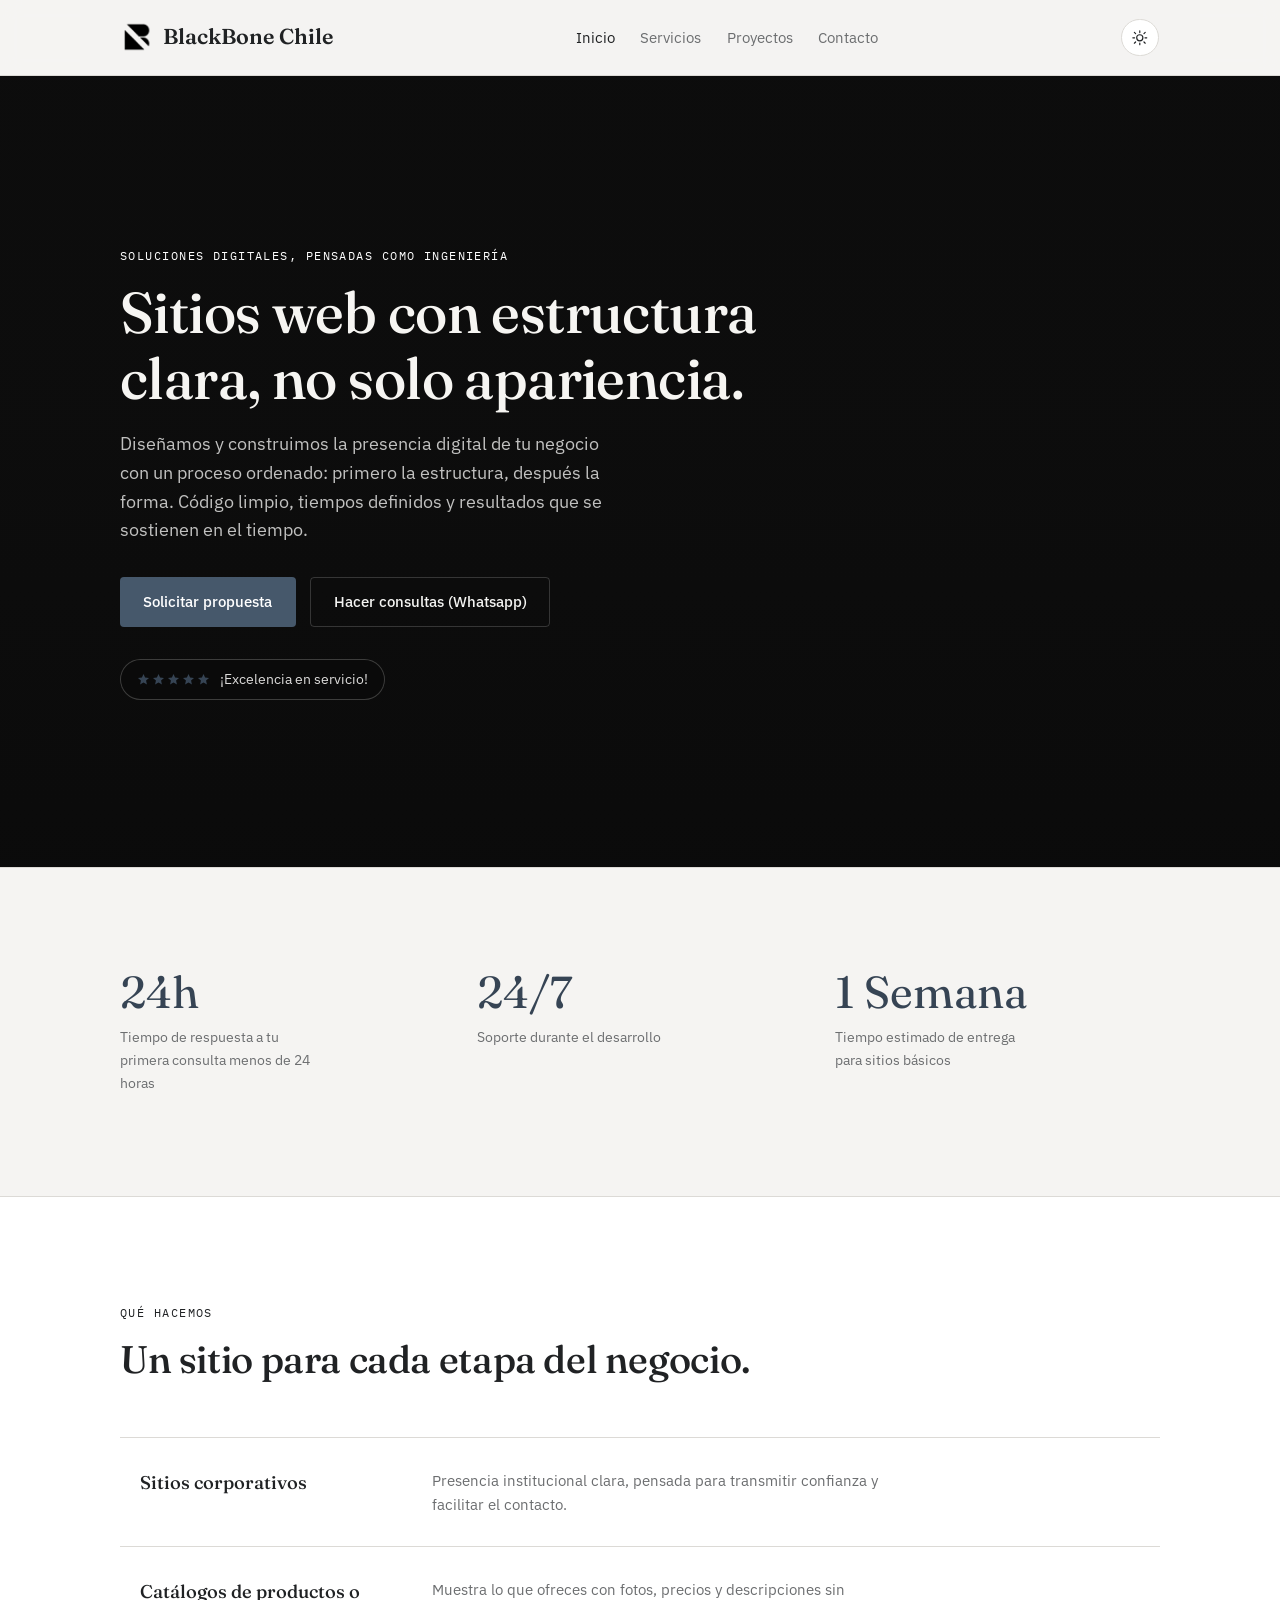
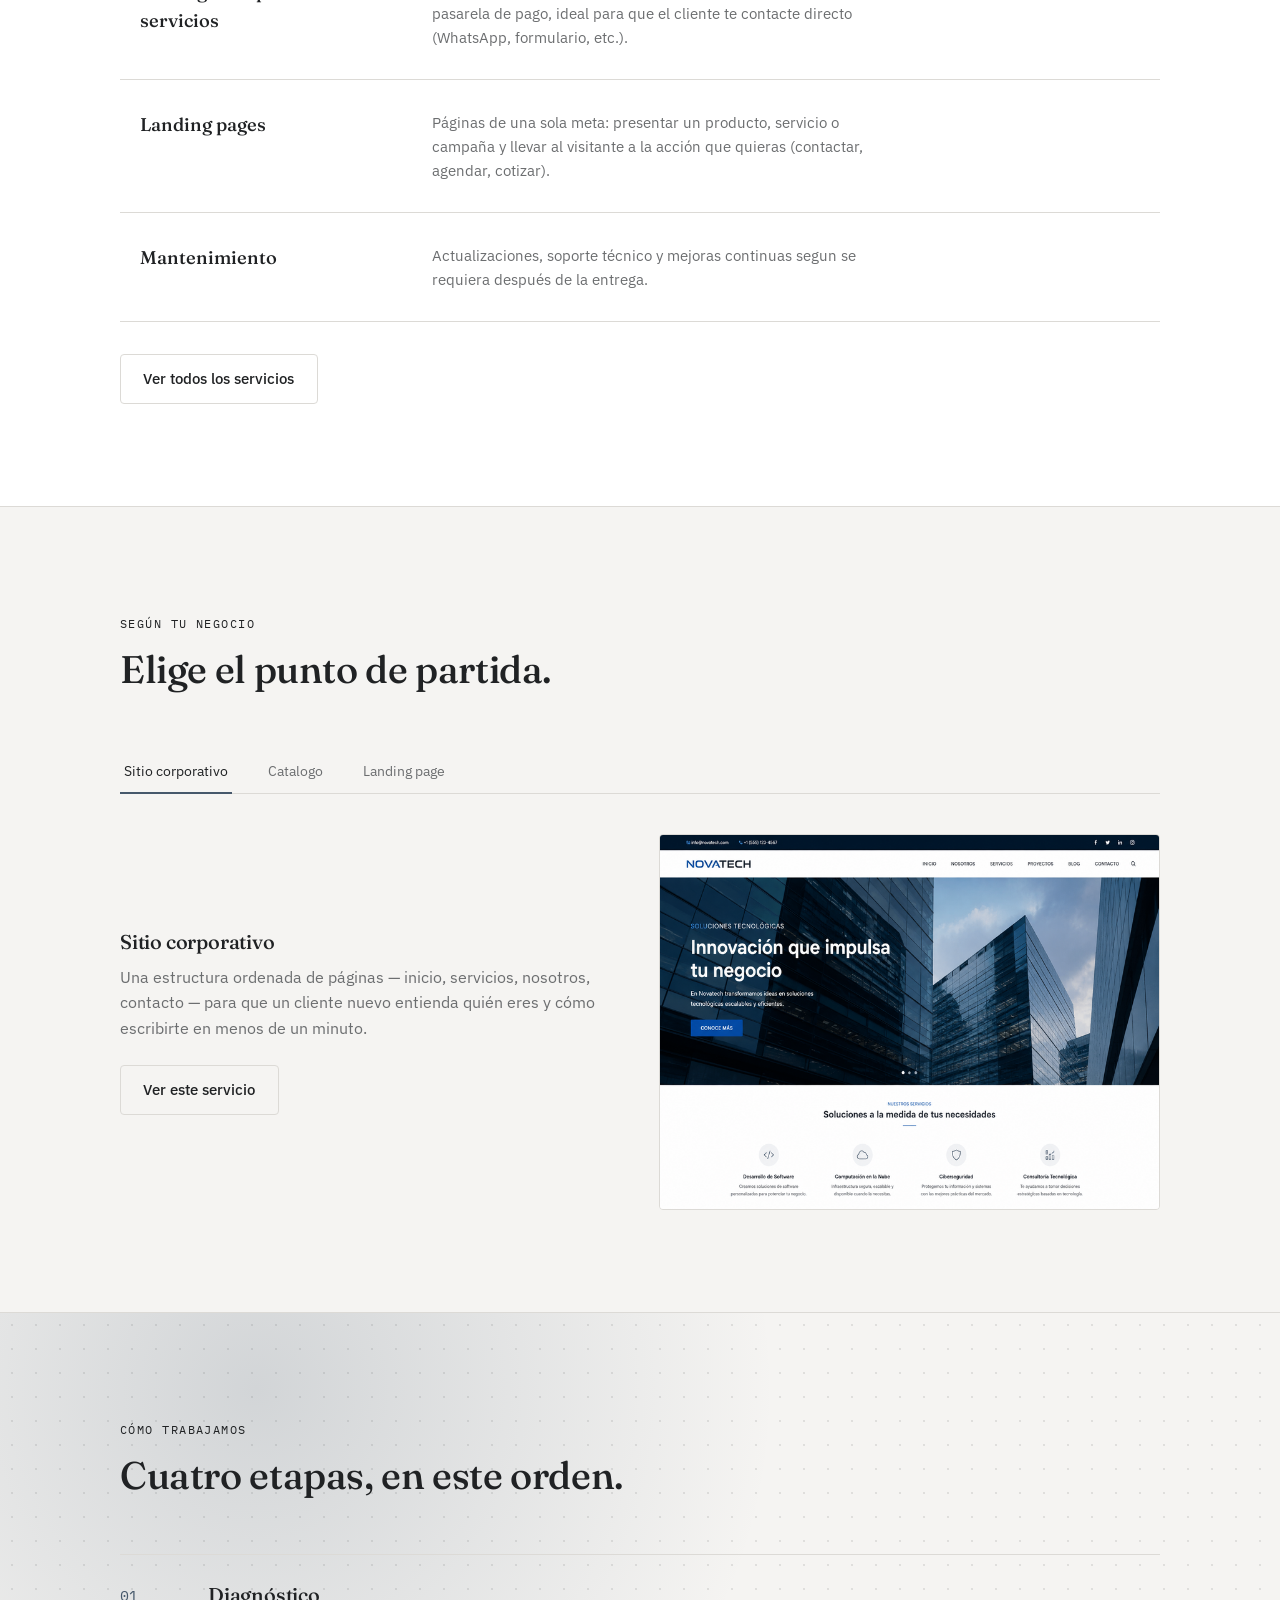
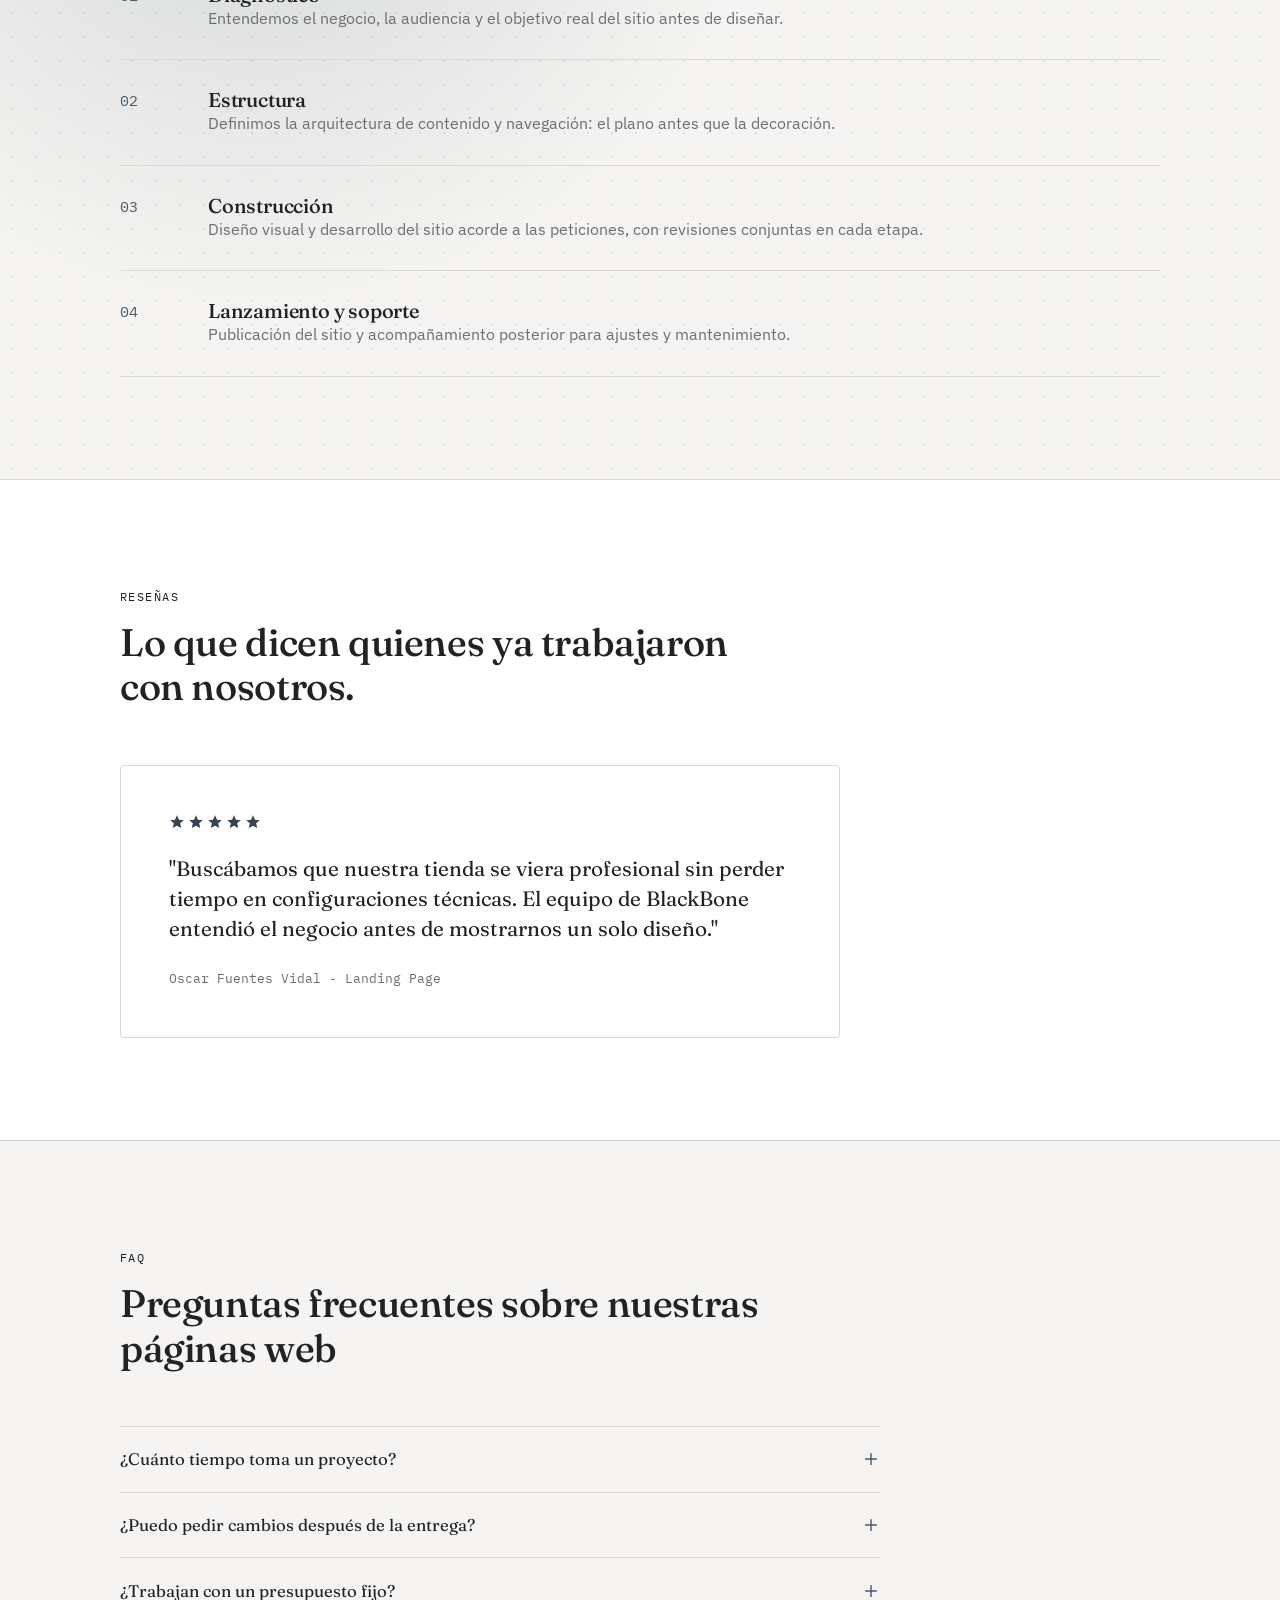
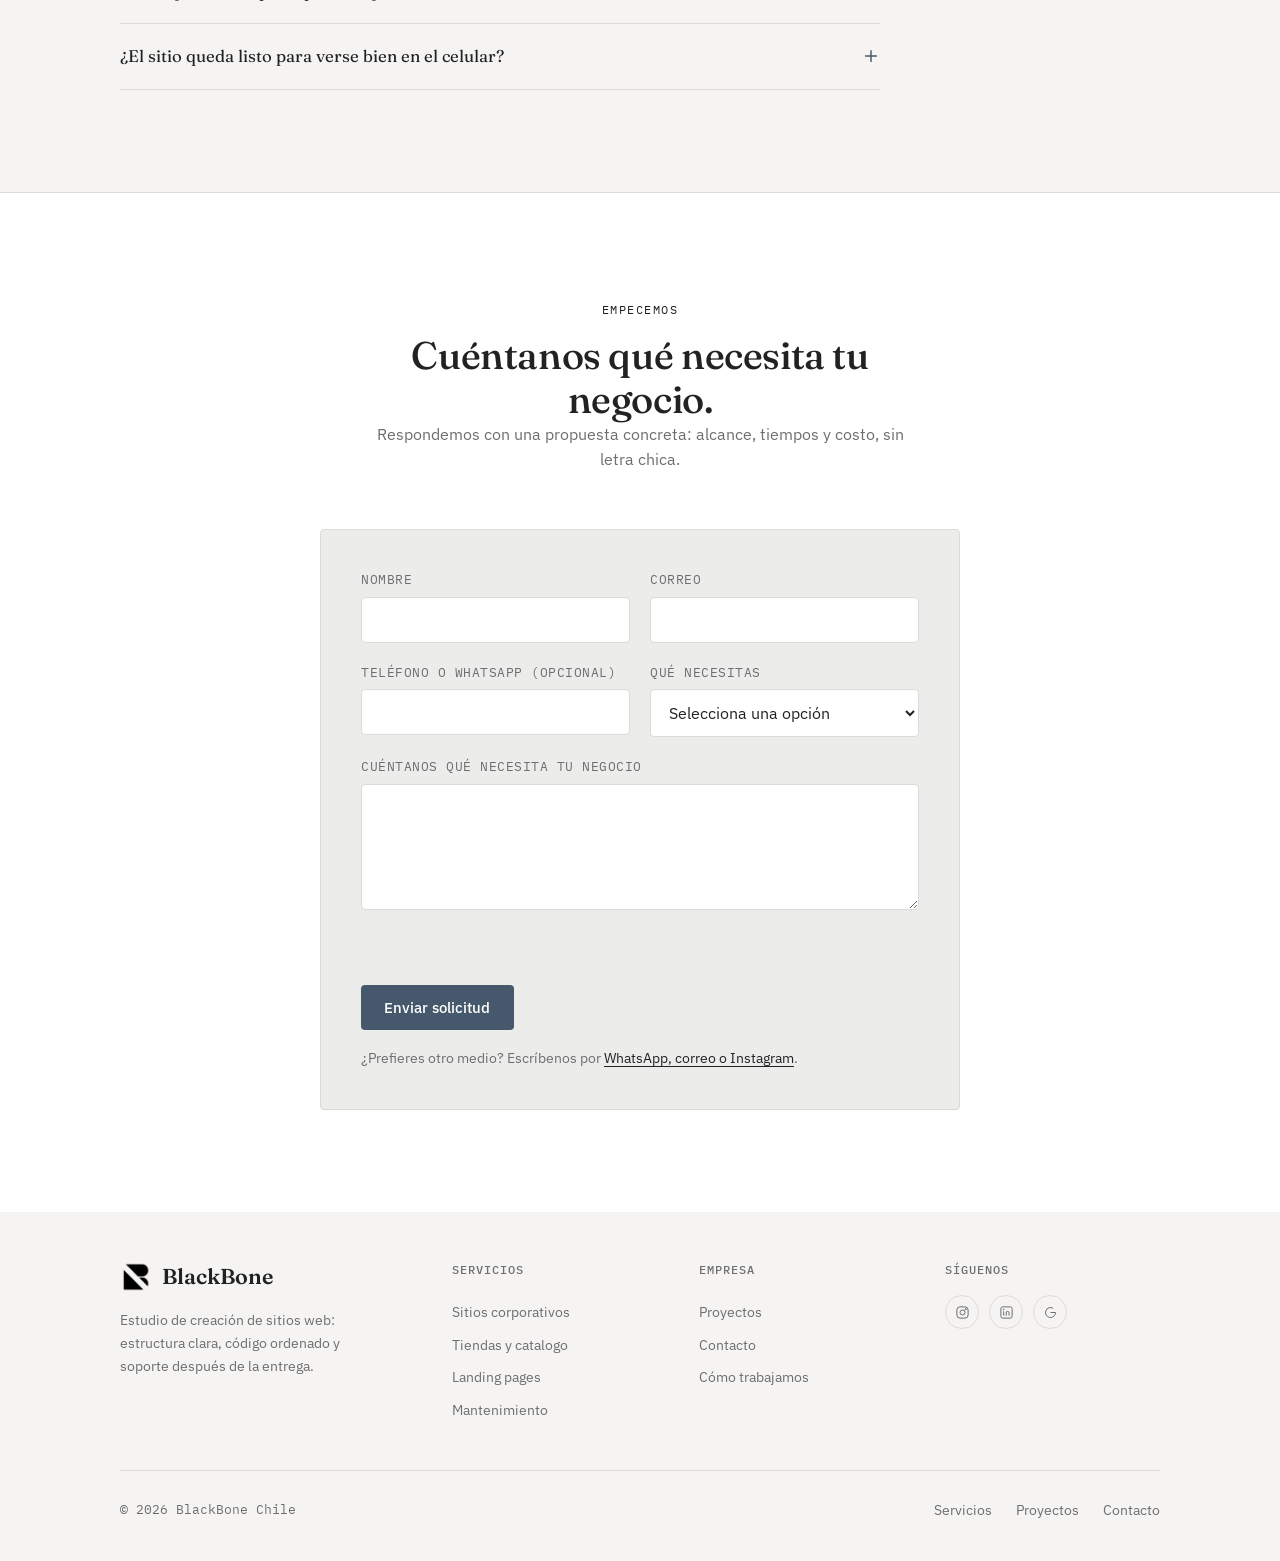
==== commit 807f6469: "Add files via upload" ====
--- a/index.html
+++ b/index.html
@@ -1,11 +1,22 @@
+
+
+
+<!-- has lo q qeas-->
+<!-- mocsitos html-->
+
+
+
 <!DOCTYPE html>
 <html lang="es" data-theme="dark">
 <head>
 <meta charset="UTF-8">
 <meta name="viewport" content="width=device-width, initial-scale=1.0">
-<title>BlackBone Chile</title>
+<title>BlackBone Chile ©</title>
 <meta name="description" content="BlackBone diseña y construye sitios web a medida: estructura clara, código ordenado y un proceso pensado para negocios reales.">
 <link rel="stylesheet" href="css/styles.css">
+<link rel="icon" type="image/png" href="img/favicon.png">
+<link rel="icon" href="img/favicon.ico" sizes="any">
+<link rel="apple-touch-icon" href="img/apple-touch-icon.png">
 </head>
 <body>
 
@@ -64,11 +75,11 @@
 
       <div class="container">
         <div class="hero-content">
-          <span class="eyebrow">Estudio de desarrollo web</span>
+          <span class="eyebrow">Soluciones digitales, pensadas como ingeniería</span>
           <h1>Sitios web con estructura clara, no solo apariencia.</h1>
           <p class="lead">Diseñamos y construimos la presencia digital de tu negocio con un proceso ordenado: primero la estructura, después la forma. Código limpio, tiempos definidos y resultados que se sostienen en el tiempo.</p>
           <div class="btn-row">
-            <a href="html/contacto.html" class="btn btn-primary">Solicitar propuesta</a>
+            <a href="#propuesta" class="btn btn-primary">Solicitar propuesta</a>
             <a href="html/proyectos.html" class="btn btn-secondary">Hacer consultas (Whatsapp)</a>
           </div>
 
@@ -80,7 +91,7 @@
               <svg viewBox="0 0 20 20" fill="currentColor"><path d="M10 1.5l2.47 5.6 6.03.56-4.56 4.03 1.36 5.9L10 14.7l-5.3 2.9 1.36-5.9L1.5 7.66l6.03-.56L10 1.5Z"/></svg>
               <svg viewBox="0 0 20 20" fill="currentColor"><path d="M10 1.5l2.47 5.6 6.03.56-4.56 4.03 1.36 5.9L10 14.7l-5.3 2.9 1.36-5.9L1.5 7.66l6.03-.56L10 1.5Z"/></svg>
             </span>
-            excelencia en servicio
+            ¡Excelencia en servicio!
           </div>
         </div>
       </div>
@@ -105,7 +116,7 @@
     </section>
 
     <!-- ============ SERVICIOS ============ -->
-    <section class="section" id="servicios">
+    <section class="section section--alt" id="servicios">
       <div class="container">
         <div class="section-head">
           <span class="eyebrow">Qué hacemos</span>
@@ -277,7 +288,7 @@
     </section> -->
 
     <!-- ============ RESEÑA ============ -->
-    <section class="section">
+    <section class="section section--alt">
       <div class="container">
         <div class="section-head">
           <span class="eyebrow">Reseñas</span>
@@ -302,7 +313,7 @@
     <section class="section">
       <div class="container">
         <div class="section-head">
-          <span class="eyebrow">Preguntas frecuentes</span>
+          <span class="eyebrow">FAQ</span>
           <h2>Preguntas frecuentes sobre nuestras páginas web</h2>
         </div>
 
@@ -350,17 +361,113 @@
       </div>
     </section>
 
-    <!-- ============ CTA FINAL ============ -->
-    <section class="section cta">
+    <!-- ==========================================================
+         CTA FINAL — formulario de contacto real.
+         El formulario envía los datos directo al correo del equipo
+         usando FormSubmit (https://formsubmit.co), un servicio
+         gratuito que reenvía por email lo que se llena aquí, sin
+         necesitar backend propio.
+
+         Se usa un envío NATIVO del formulario (navegación normal de
+         página, no fetch/AJAX) a propósito: los bloqueadores de
+         anuncios/privacidad suelen interceptar peticiones fetch hacia
+         URLs con un correo en la ruta, pero casi nunca bloquean una
+         navegación normal de formulario. Por eso este método es más
+         confiable para todos los visitantes, tengan o no un bloqueador
+         instalado.
+
+         ACTIVACIÓN (una sola vez, obligatorio):
+         La primera vez que alguien complete y envíe este formulario,
+         FormSubmit manda un correo de confirmación a
+         blackbonecl@gmail.com con un link de "Activate Form" /
+         "Confirmar formulario". Hay que abrir ese correo y hacer
+         click en el link UNA vez para activar el envío a esa
+         dirección. Después de eso, todos los envíos llegan directo
+         a esa bandeja (el envío que disparó la activación no se
+         recupera solo: hay que volver a enviar el formulario una vez
+         confirmado).
+
+         Si en algún momento cambias el correo del equipo, edita el
+         valor dentro de la comilla de "action" más abajo:
+           action="https://formsubmit.co/TU-CORREO-AQUI"
+         y repite la activación con ese nuevo correo.
+         ========================================================== -->
+    <section class="section section--alt cta" id="propuesta">
       <div class="container">
         <div class="section-head">
           <span class="eyebrow">Empecemos</span>
           <h2>Cuéntanos qué necesita tu negocio.</h2>
           <p>Respondemos con una propuesta concreta: alcance, tiempos y costo, sin letra chica.</p>
         </div>
-        <div class="btn-row">
-          <a href="html/contacto.html" class="btn btn-primary">Escribir al equipo</a>
-        </div>
+
+        <form class="contact-form" id="contact-form" action="https://formsubmit.co/blackbonecl@gmail.com" method="POST" novalidate>
+
+          <!-- Metadatos para FormSubmit: asunto del correo, formato de tabla,
+               "Responder a" = el correo que la persona escribió (para que
+               responder el correo en Gmail le llegue directo al cliente),
+               "_captcha=false" para saltar la pantalla intermedia de
+               confirmación de FormSubmit, y "_next" = a dónde volver en
+               nuestro propio sitio después de enviar (se completa con
+               JavaScript antes de enviar, según el dominio real). -->
+          <input type="hidden" name="_subject" value="Nueva solicitud de propuesta — sitio web BlackBone">
+          <input type="hidden" name="_template" value="table">
+          <input type="hidden" name="_replyto" id="cf-replyto" value="">
+          <input type="hidden" name="_captcha" value="false">
+          <input type="hidden" name="_next" id="cf-next" value="">
+
+          <!-- Honeypot anti-spam: campo invisible para personas, si un bot lo llena el envío se descarta. No borrar. -->
+          <div class="hp-field" aria-hidden="true">
+            <label for="cf-honey">No completar este campo</label>
+            <input type="text" id="cf-honey" name="_honey" tabindex="-1" autocomplete="off">
+          </div>
+
+          <div class="form-row">
+            <div class="form-field">
+              <label for="cf-nombre">Nombre</label>
+              <input type="text" id="cf-nombre" name="Nombre" autocomplete="name" required>
+              <span class="field-error"></span>
+            </div>
+            <div class="form-field">
+              <label for="cf-correo">Correo</label>
+              <input type="email" id="cf-correo" name="Correo" autocomplete="email" required>
+              <span class="field-error"></span>
+            </div>
+          </div>
+
+          <div class="form-row">
+            <div class="form-field">
+              <label for="cf-telefono">Teléfono o WhatsApp (opcional)</label>
+              <input type="tel" id="cf-telefono" name="Teléfono" autocomplete="tel">
+              <span class="field-error"></span>
+            </div>
+            <div class="form-field">
+              <label for="cf-servicio">Qué necesitas</label>
+              <select id="cf-servicio" name="Servicio" required>
+                <option value="" disabled selected>Selecciona una opción</option>
+                <option>Sitio corporativo</option>
+                <option>Catálogo de productos o servicios</option>
+                <option>Landing page</option>
+                <option>Mantenimiento</option>
+                <option>No estoy seguro</option>
+              </select>
+              <span class="field-error"></span>
+            </div>
+          </div>
+
+          <div class="form-field">
+            <label for="cf-mensaje">Cuéntanos qué necesita tu negocio</label>
+            <textarea id="cf-mensaje" name="Mensaje" rows="5" required></textarea>
+            <span class="field-error"></span>
+          </div>
+
+          <p class="form-status" data-form-status role="status" aria-live="polite"></p>
+
+          <div class="btn-row">
+            <button type="submit" class="btn btn-primary" data-form-submit>Enviar solicitud</button>
+          </div>
+
+          <p class="form-alt-contact">¿Prefieres otro medio? Escríbenos por <a href="html/contacto.html">WhatsApp, correo o Instagram</a>.</p>
+        </form>
       </div>
     </section>
 
--- a/css/styles.css
+++ b/css/styles.css
@@ -121,6 +121,19 @@
   border-bottom: none;
 }
 
+/* ==========================================================
+   SECCIÓN ALTERNA — para romper la sensación de "todo plano"
+   en modo oscuro (y dar contraste sutil también en modo claro).
+   Agrega class="section section--alt" a las secciones que
+   quieras destacar un poco del fondo base. Se recomienda
+   alternar: normal, alt, normal, alt... sin usarla en secciones
+   que ya tienen su propio fondo especial (ej. intro-section
+   con el spotlight, o el hero con video).
+   ========================================================== */
+.section--alt {
+  background: var(--surface);
+}
+
 .section-head {
   max-width: 640px;
   margin-bottom: clamp(2.5rem, 5vw, 3.5rem);
@@ -134,6 +147,17 @@
   text-transform: uppercase;
   color:#ffffff;
   margin-bottom: 0.9rem;
+}
+
+/* En modo claro, el eyebrow pasa a oscuro para que se lea sobre fondo claro */
+[data-theme="light"] .eyebrow {
+  color: var(--text);
+}
+
+/* Excepción: el eyebrow del hero va sobre el video (siempre oscuro),
+   así que se mantiene blanco incluso en modo claro */
+[data-theme="light"] .hero-content .eyebrow {
+  color: #ffffff;
 }
 
 h1, h2, h3 {
@@ -332,7 +356,7 @@
 
 /* Modo claro: espejo del comportamiento oscuro */
 [data-theme="light"] .btn-secondary {
-  color: #ffffff; 
+  color: var(--text);
   border-color: var(--border);
 }
 
@@ -340,6 +364,19 @@
   background: #ffffff;
   border-color: #141414;
   color: #141414; /* se mantiene negro sobre fondo blanco */
+}
+
+/* Excepción: el botón secundario del hero va sobre la foto/video,
+   así que se mantiene blanco en modo claro también */
+[data-theme="light"] .hero-content .btn-secondary {
+  color: #f4f4f2;
+  border-color: rgba(244, 243, 242, 0.18);
+}
+
+[data-theme="light"] .hero-content .btn-secondary:hover {
+  background: var(--accent);
+  border-color: var(--accent);
+  color: #f4f4f2;
 }
 
 .btn-row {
@@ -1062,6 +1099,134 @@
   justify-content: center;
 }
 
+/* ---- Formulario de contacto (sección "Empecemos") ---- */
+.contact-form {
+  max-width: 640px;
+  margin-inline: auto;
+  margin-top: clamp(2rem, 4vw, 3rem);
+  padding: clamp(1.5rem, 4vw, 2.5rem);
+  text-align: left;
+  background: var(--surface-alt);
+  border: 1px solid var(--border);
+  border-radius: var(--radius);
+}
+
+.contact-form .form-row {
+  display: grid;
+  grid-template-columns: 1fr 1fr;
+  gap: 0 1.25rem;
+}
+
+@media (max-width: 640px) {
+  .contact-form .form-row {
+    grid-template-columns: 1fr;
+  }
+}
+
+.form-field {
+  display: flex;
+  flex-direction: column;
+  gap: 0.4rem;
+  margin-bottom: 1.25rem;
+}
+
+.form-field label {
+  font-family: var(--font-mono);
+  font-size: 0.8rem;
+  text-transform: uppercase;
+  letter-spacing: 0.04em;
+  color: var(--text-muted);
+}
+
+.contact-form input,
+.contact-form select,
+.contact-form textarea {
+  width: 100%;
+  font-family: var(--font-body);
+  font-size: 1rem;
+  color: var(--text);
+  background: var(--surface);
+  border: 1px solid var(--border);
+  border-radius: var(--radius);
+  padding: 0.75rem 0.9rem;
+  transition: border-color 0.2s ease;
+}
+
+.contact-form textarea {
+  resize: vertical;
+  min-height: 120px;
+  font-family: var(--font-body);
+}
+
+.contact-form input:focus,
+.contact-form select:focus,
+.contact-form textarea:focus {
+  outline: none;
+  border-color: var(--accent);
+}
+
+.form-field .field-error {
+  min-height: 1.1em;
+  font-family: var(--font-body);
+  font-size: 0.8rem;
+  color: #c0524a;
+  display: none;
+}
+
+.form-field.has-error input,
+.form-field.has-error select,
+.form-field.has-error textarea {
+  border-color: #c0524a;
+}
+
+.form-field.has-error .field-error {
+  display: block;
+}
+
+.form-status {
+  min-height: 1.4rem;
+  margin-bottom: 1rem;
+  font-size: 0.95rem;
+}
+
+.form-status[data-state="success"] {
+  color: #4a8f6b;
+}
+
+.form-status[data-state="error"] {
+  color: #c0524a;
+}
+
+.contact-form .btn-row {
+  justify-content: flex-start;
+}
+
+.contact-form button[disabled] {
+  opacity: 0.6;
+  cursor: not-allowed;
+}
+
+.form-alt-contact {
+  margin-top: 1rem;
+  font-size: 0.9rem;
+  color: var(--text-muted);
+}
+
+.form-alt-contact a {
+  color: var(--text);
+  text-decoration: underline;
+  text-underline-offset: 3px;
+}
+
+/* Honeypot: oculto para personas, sigue presente en el DOM para que los bots lo llenen y se descarte el envío. */
+.hp-field {
+  position: absolute;
+  left: -9999px;
+  width: 1px;
+  height: 1px;
+  overflow: hidden;
+}
+
 /* ---- Footer ---- */
 .site-footer {
   padding-block: 3rem 2.5rem;
@@ -1214,4 +1379,4 @@
   .footer-columns {
     grid-template-columns: 1fr;
   }
-}+}
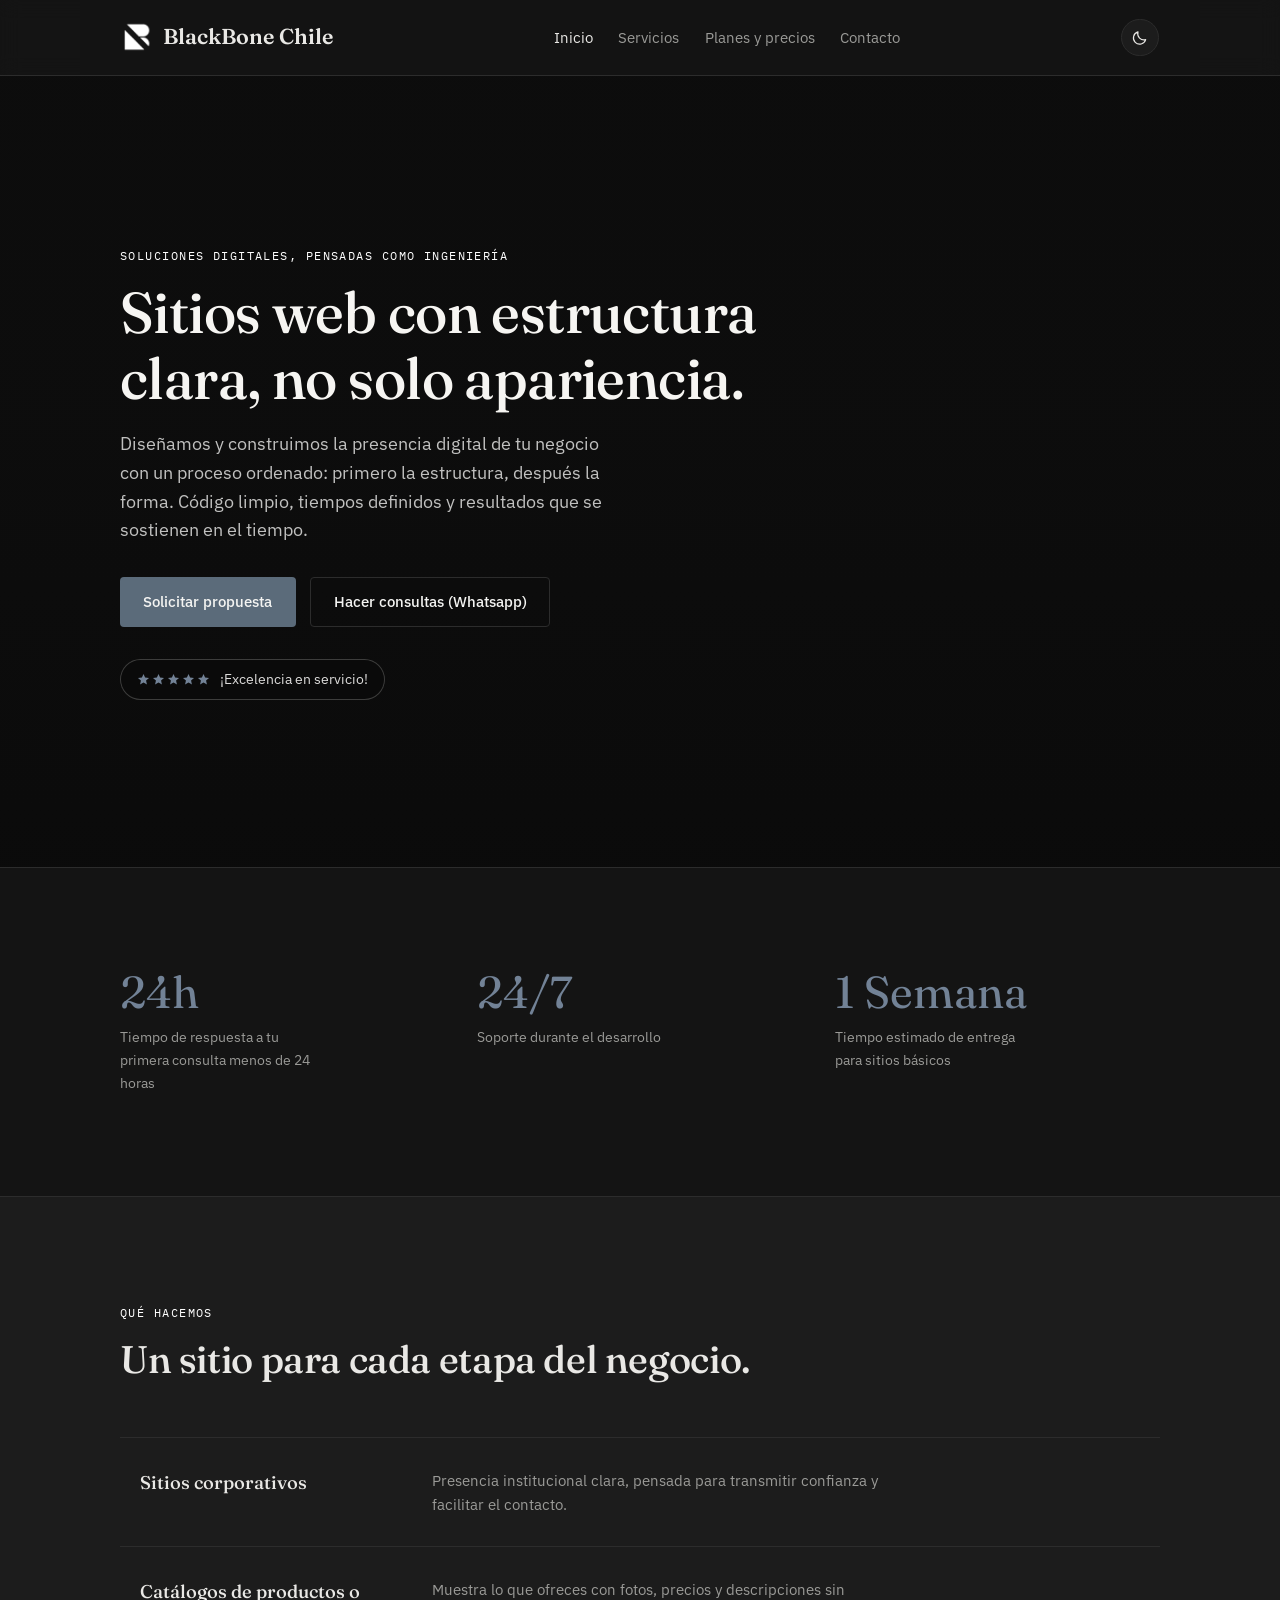
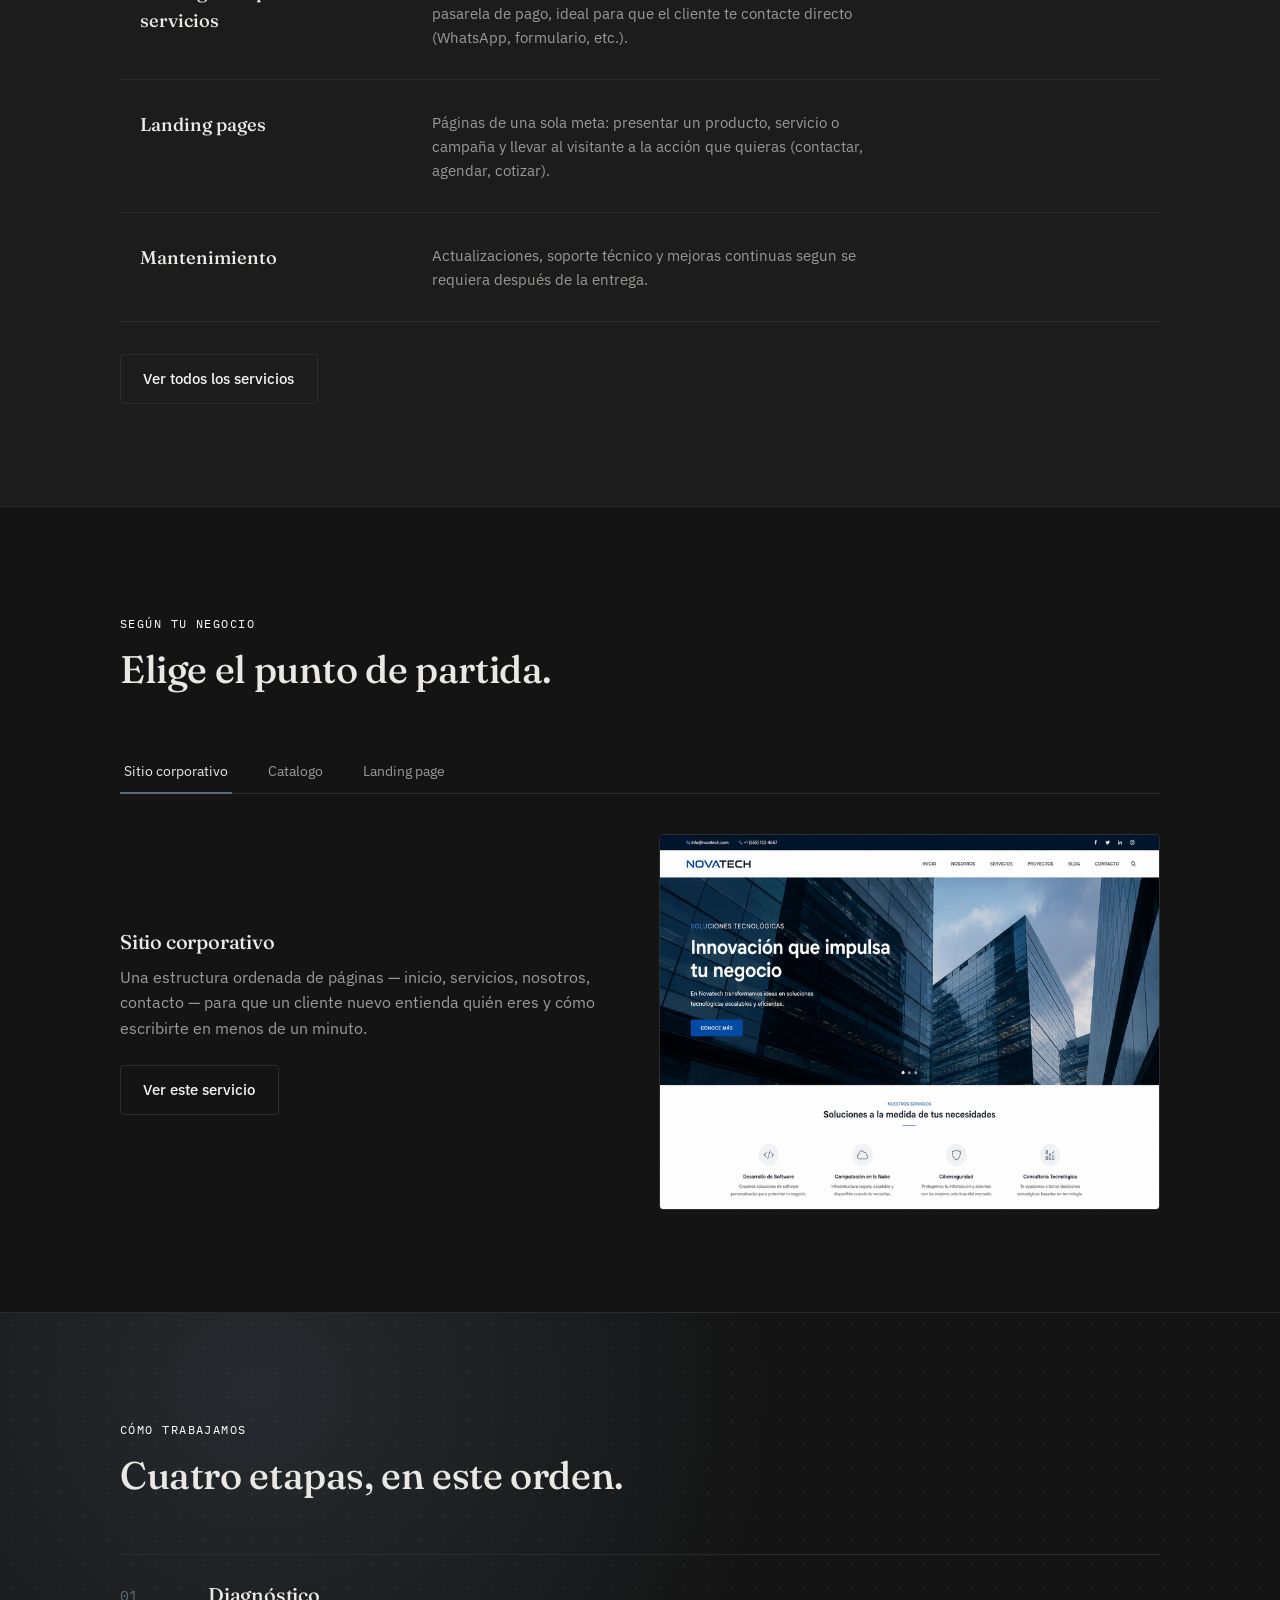
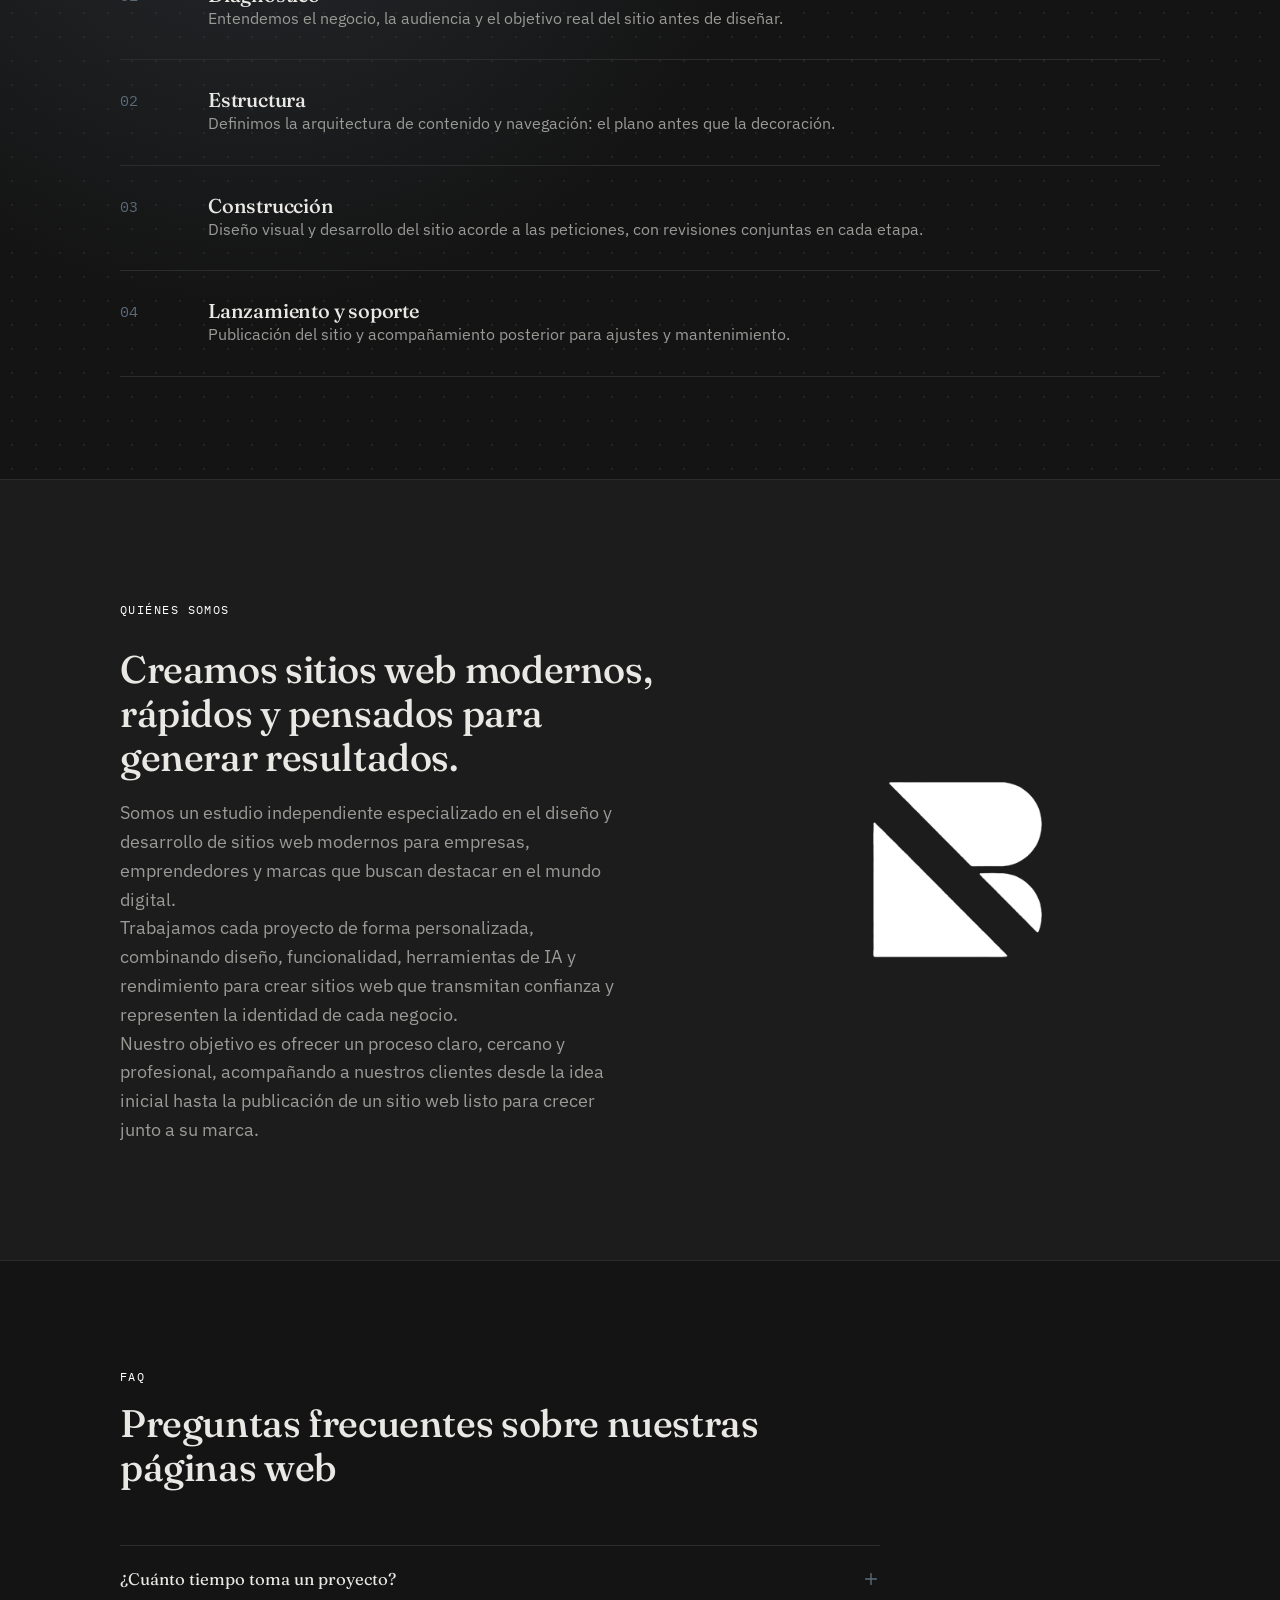
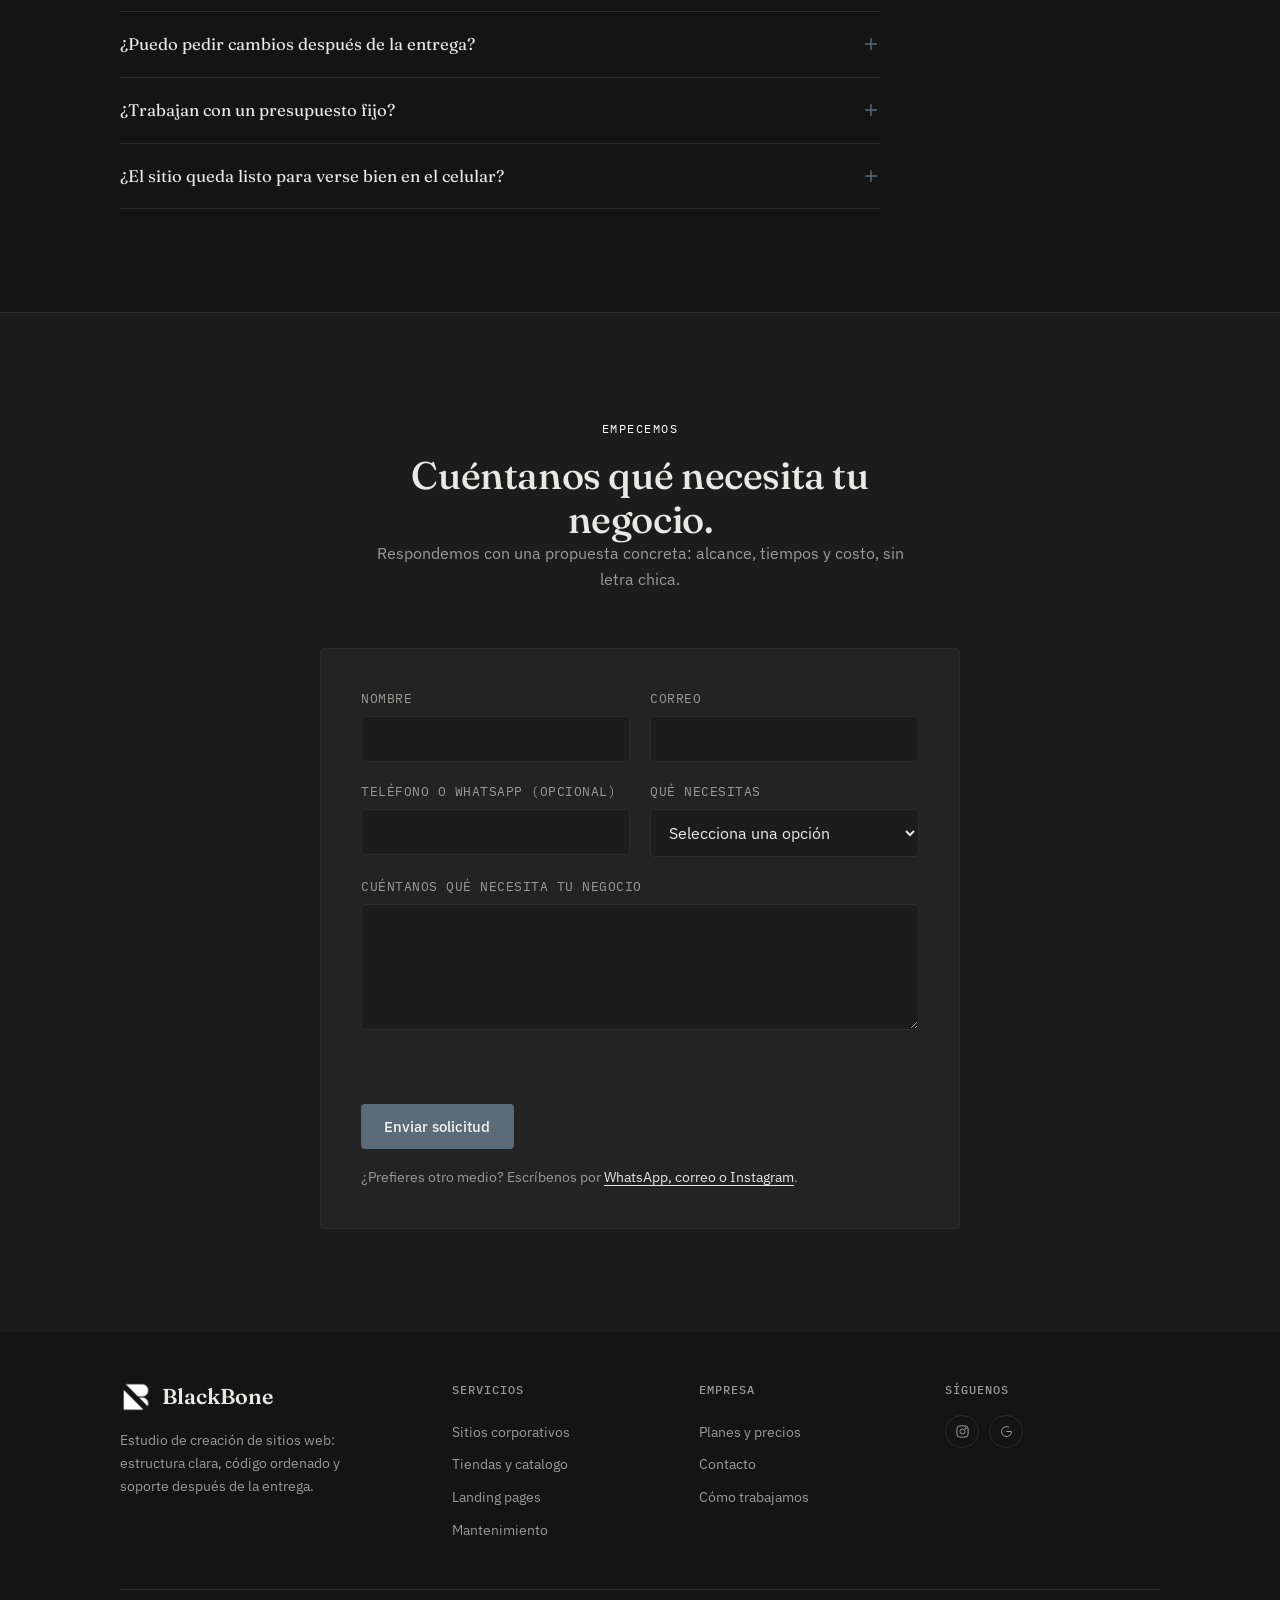
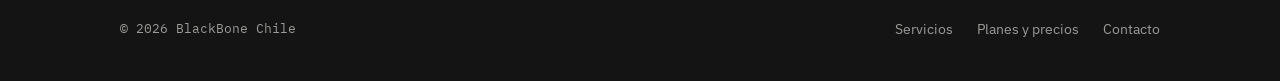
==== commit 31496ec9: "Add files via upload" ====
--- a/index.html
+++ b/index.html
@@ -1,11 +1,3 @@
-
-
-
-<!-- has lo q qeas-->
-<!-- mocsitos html-->
-
-
-
 <!DOCTYPE html>
 <html lang="es" data-theme="dark">
 <head>
@@ -20,14 +12,6 @@
 </head>
 <body>
 
-  <!-- ==========================================================
-       CABECERA — se repite igual en todas las páginas.
-       Copia este bloque completo al crear una página nueva y
-       solo ajusta cuál <a> lleva aria-current="page".
-       El logo (img/logo-placeholder.png) es temporal: reemplázalo
-       por tu archivo .png real manteniendo el mismo nombre y ruta,
-       o cambia el atributo src si usas otro nombre de archivo.
-       ========================================================== -->
   <header class="site-header">
     <div class="container nav">
       <a href="index.html" class="brand">
@@ -37,7 +21,7 @@
       <ul class="nav-links" data-nav-links>
         <li><a href="index.html" aria-current="page">Inicio</a></li>
         <li><a href="html/servicios.html">Servicios</a></li>
-        <li><a href="html/proyectos.html">Proyectos</a></li>
+        <li><a href="html/planes.html">Planes y precios</a></li>
         <li><a href="html/contacto.html">Contacto</a></li>
       </ul>
 
@@ -62,15 +46,10 @@
 
   <main>
 
-    <!-- ==========================================================
-         HERO CON VIDEO — reemplaza video/hero.mp4 por tu archivo.
-         Mientras no exista ese archivo, se ve el poster (imagen
-         de respaldo) que ya viene incluida en video/hero-poster.jpg.
-         ========================================================== -->
     <section class="hero">
       <div class="hero-media">
-        <video id="video-a" class="hero-video active" autoplay muted loop playsinline poster="video/hero-poster.jpg"></video>
-        <video id="video-b" class="hero-video" autoplay muted loop playsinline poster="video/hero-poster.jpg"></video>
+        <video id="video-a" class="hero-video active" autoplay muted loop playsinline webkit-playsinline poster="video/hero-poster.jpg"></video>
+        <video id="video-b" class="hero-video" autoplay muted loop playsinline webkit-playsinline poster="video/hero-poster.jpg"></video>
       </div>
 
       <div class="container">
@@ -80,7 +59,7 @@
           <p class="lead">Diseñamos y construimos la presencia digital de tu negocio con un proceso ordenado: primero la estructura, después la forma. Código limpio, tiempos definidos y resultados que se sostienen en el tiempo.</p>
           <div class="btn-row">
             <a href="#propuesta" class="btn btn-primary">Solicitar propuesta</a>
-            <a href="html/proyectos.html" class="btn btn-secondary">Hacer consultas (Whatsapp)</a>
+            <a href="html/planes.html" class="btn btn-secondary">Hacer consultas (Whatsapp)</a>
           </div>
 
           <div class="hero-rating">
@@ -97,9 +76,8 @@
       </div>
     </section>
 
-    <!-- ============ ESTADÍSTICAS ============ -->
     <section class="section">
-      <div class="container stats-grid">
+      <div class="container stats-grid stagger-group">
         <div class="reveal">
           <div class="stat-number">24h</div>
           <p class="stat-label">Tiempo de respuesta a tu primera consulta menos de 24 horas</p>
@@ -115,15 +93,14 @@
       </div>
     </section>
 
-    <!-- ============ SERVICIOS ============ -->
     <section class="section section--alt" id="servicios">
       <div class="container">
-        <div class="section-head">
+        <div class="section-head reveal">
           <span class="eyebrow">Qué hacemos</span>
           <h2>Un sitio para cada etapa del negocio.</h2>
         </div>
 
-        <div class="service-list">
+        <div class="service-list stagger-group">
           <div class="service-item reveal">
             <span class="service-tag">Sitios corporativos</span>
             <p>Presencia institucional clara, pensada para transmitir confianza y facilitar el contacto.</p>
@@ -151,14 +128,9 @@
       </div>
     </section>
 
-    <!-- ==========================================================
-         TABS "TIPOS DE SITIO" — cada botón [data-tab-target] muestra
-         el panel con el mismo [data-tab-panel]. Para agregar un tipo
-         más, copia un botón y su panel y usa un nombre nuevo.
-         ========================================================== -->
     <section class="section" data-tabs>
       <div class="container">
-        <div class="section-head">
+        <div class="section-head reveal">
           <span class="eyebrow">Según tu negocio</span>
           <h2>Elige el punto de partida.</h2>
         </div>
@@ -204,18 +176,15 @@
       </div>
     </section>
 
-    <!-- ============ PROCESO ============ -->
-    <!-- intro-section + data-spotlight: la misma grilla de puntos con
-         spotlight que sigue el mouse usada en servicios.html/contacto.html,
-         acá para que esta sección (antes plana) no se sienta tan estática. -->
+    
     <section class="section intro-section" data-spotlight id="proceso">
       <div class="container">
-        <div class="section-head">
+        <div class="section-head reveal">
           <span class="eyebrow">Cómo trabajamos</span>
           <h2>Cuatro etapas, en este orden.</h2>
         </div>
 
-        <div class="process-list">
+        <div class="process-list stagger-group">
           <div class="process-item reveal">
             <span class="process-index">01</span>
             <div>
@@ -248,77 +217,32 @@
       </div>
     </section>
 
-    <!-- ==========================================================
-         GALERÍA — fotos y video de proyectos. Reemplaza las
-         imágenes en /img por capturas reales de tus trabajos.
-         ========================================================== -->
-    <!-- <section class="section" id="proyectos">
-      <div class="container">
-        <div class="section-head">
-          <span class="eyebrow">Proyectos</span>
-          <h2>Algunos trabajos recientes.</h2>
-        </div>
-
-        <div class="gallery-grid">
-          <a class="gallery-item" href="html/proyectos.html">
-            <img src="img/proyecto-01.jpg" alt="Proyecto: sitio corporativo" width="800" height="600">
-            <span class="gallery-caption">Sitio corporativo — estudio contable</span>
-          </a>
-          <a class="gallery-item" href="html/proyectos.html">
-            <img src="img/proyecto-02.jpg" alt="Proyecto: tienda online" width="800" height="600">
-            <span class="gallery-caption">Tienda online — cerámica artesanal</span>
-          </a>
-          <a class="gallery-item is-video" href="html/proyectos.html">
-            <img src="img/proyecto-03.jpg" alt="Proyecto: video de presentación" width="800" height="600">
-            <span class="gallery-caption">
-              <svg viewBox="0 0 20 20" fill="currentColor"><path d="M6 4.5v11l9-5.5-9-5.5Z"/></svg>
-              Video de presentación — clínica dental
-            </span>
-          </a>
-          <a class="gallery-item" href="html/proyectos.html">
-            <img src="img/proyecto-04.jpg" alt="Proyecto: landing page" width="800" height="600">
-            <span class="gallery-caption">Landing page — lanzamiento de producto</span>
-          </a>
-        </div>
-
-        <div class="btn-row">
-          <a href="html/proyectos.html" class="btn btn-secondary">Ver todos los proyectos</a>
-        </div>
-      </div>
-    </section> -->
-
-    <!-- ============ RESEÑA ============ -->
-    <section class="section section--alt">
-      <div class="container">
-        <div class="section-head">
-          <span class="eyebrow">Reseñas</span>
-          <h2>Lo que dicen quienes ya trabajaron con nosotros.</h2>
-        </div>
-
-        <div class="testimonial reveal">
-          <div class="testimonial-stars" aria-hidden="true">
-            <svg viewBox="0 0 20 20" fill="currentColor"><path d="M10 1.5l2.47 5.6 6.03.56-4.56 4.03 1.36 5.9L10 14.7l-5.3 2.9 1.36-5.9L1.5 7.66l6.03-.56L10 1.5Z"/></svg>
-            <svg viewBox="0 0 20 20" fill="currentColor"><path d="M10 1.5l2.47 5.6 6.03.56-4.56 4.03 1.36 5.9L10 14.7l-5.3 2.9 1.36-5.9L1.5 7.66l6.03-.56L10 1.5Z"/></svg>
-            <svg viewBox="0 0 20 20" fill="currentColor"><path d="M10 1.5l2.47 5.6 6.03.56-4.56 4.03 1.36 5.9L10 14.7l-5.3 2.9 1.36-5.9L1.5 7.66l6.03-.56L10 1.5Z"/></svg>
-            <svg viewBox="0 0 20 20" fill="currentColor"><path d="M10 1.5l2.47 5.6 6.03.56-4.56 4.03 1.36 5.9L10 14.7l-5.3 2.9 1.36-5.9L1.5 7.66l6.03-.56L10 1.5Z"/></svg>
-            <svg viewBox="0 0 20 20" fill="currentColor"><path d="M10 1.5l2.47 5.6 6.03.56-4.56 4.03 1.36 5.9L10 14.7l-5.3 2.9 1.36-5.9L1.5 7.66l6.03-.56L10 1.5Z"/></svg>
-          </div>
-          <p class="testimonial-quote">"Buscábamos que nuestra tienda se viera profesional sin perder tiempo en configuraciones técnicas. El equipo de BlackBone entendió el negocio antes de mostrarnos un solo diseño."</p>
-          <p class="testimonial-author">Oscar Fuentes Vidal - Landing Page</p>
-        </div>
-      </div>
-    </section>
-
-    <!-- ============ PREGUNTAS FRECUENTES ============ -->
+    
+
+    <section class="section section--alt about-section">
+      <div class="container about-block">
+        <div class="about-text reveal">
+          <span class="eyebrow">Quiénes somos</span>
+          <h2>Creamos sitios web modernos, rápidos y pensados para generar resultados.</h2>
+          <p class="lead">Somos un estudio independiente especializado en el diseño y desarrollo de sitios web modernos para empresas, emprendedores y marcas que buscan destacar en el mundo digital.</p>
+			<p class="lead">Trabajamos cada proyecto de forma personalizada, combinando diseño, funcionalidad, herramientas de IA y rendimiento para crear sitios web que transmitan confianza y representen la identidad de cada negocio.</p>
+			<p class="lead">Nuestro objetivo es ofrecer un proceso claro, cercano y profesional, acompañando a nuestros clientes desde la idea inicial hasta la publicación de un sitio web listo para crecer junto a su marca.</p>
+        </div>
+        <div class="about-visual reveal">
+          <img src="img/logo-placeholder.png" alt="Logo de BlackBone" width="260" height="260">
+        </div>
+      </div>
+    </section>	
+
     <section class="section">
       <div class="container">
-        <div class="section-head">
+        <div class="section-head reveal">
           <span class="eyebrow">FAQ</span>
           <h2>Preguntas frecuentes sobre nuestras páginas web</h2>
         </div>
 
-        <div class="faq-list">
-          <div class="faq-item" data-faq-item>
+        <div class="faq-list stagger-group">
+          <div class="faq-item reveal" data-faq-item>
             <button class="faq-question" data-faq-question aria-expanded="false">
               ¿Cuánto tiempo toma un proyecto?
               <svg class="faq-icon" viewBox="0 0 20 20" fill="none" stroke="currentColor" stroke-width="1.6"><path d="M10 4v12M4 10h12" stroke-linecap="round"/></svg>
@@ -328,7 +252,7 @@
             </div>
           </div>
 
-          <div class="faq-item" data-faq-item>
+          <div class="faq-item reveal" data-faq-item>
             <button class="faq-question" data-faq-question aria-expanded="false">
               ¿Puedo pedir cambios después de la entrega?
               <svg class="faq-icon" viewBox="0 0 20 20" fill="none" stroke="currentColor" stroke-width="1.6"><path d="M10 4v12M4 10h12" stroke-linecap="round"/></svg>
@@ -338,7 +262,7 @@
             </div>
           </div>
 
-          <div class="faq-item" data-faq-item>
+          <div class="faq-item reveal" data-faq-item>
             <button class="faq-question" data-faq-question aria-expanded="false">
               ¿Trabajan con un presupuesto fijo?
               <svg class="faq-icon" viewBox="0 0 20 20" fill="none" stroke="currentColor" stroke-width="1.6"><path d="M10 4v12M4 10h12" stroke-linecap="round"/></svg>
@@ -348,7 +272,7 @@
             </div>
           </div>
 
-          <div class="faq-item" data-faq-item>
+          <div class="faq-item reveal" data-faq-item>
             <button class="faq-question" data-faq-question aria-expanded="false">
               ¿El sitio queda listo para verse bien en el celular?
               <svg class="faq-icon" viewBox="0 0 20 20" fill="none" stroke="currentColor" stroke-width="1.6"><path d="M10 4v12M4 10h12" stroke-linecap="round"/></svg>
@@ -361,61 +285,22 @@
       </div>
     </section>
 
-    <!-- ==========================================================
-         CTA FINAL — formulario de contacto real.
-         El formulario envía los datos directo al correo del equipo
-         usando FormSubmit (https://formsubmit.co), un servicio
-         gratuito que reenvía por email lo que se llena aquí, sin
-         necesitar backend propio.
-
-         Se usa un envío NATIVO del formulario (navegación normal de
-         página, no fetch/AJAX) a propósito: los bloqueadores de
-         anuncios/privacidad suelen interceptar peticiones fetch hacia
-         URLs con un correo en la ruta, pero casi nunca bloquean una
-         navegación normal de formulario. Por eso este método es más
-         confiable para todos los visitantes, tengan o no un bloqueador
-         instalado.
-
-         ACTIVACIÓN (una sola vez, obligatorio):
-         La primera vez que alguien complete y envíe este formulario,
-         FormSubmit manda un correo de confirmación a
-         blackbonecl@gmail.com con un link de "Activate Form" /
-         "Confirmar formulario". Hay que abrir ese correo y hacer
-         click en el link UNA vez para activar el envío a esa
-         dirección. Después de eso, todos los envíos llegan directo
-         a esa bandeja (el envío que disparó la activación no se
-         recupera solo: hay que volver a enviar el formulario una vez
-         confirmado).
-
-         Si en algún momento cambias el correo del equipo, edita el
-         valor dentro de la comilla de "action" más abajo:
-           action="https://formsubmit.co/TU-CORREO-AQUI"
-         y repite la activación con ese nuevo correo.
-         ========================================================== -->
     <section class="section section--alt cta" id="propuesta">
       <div class="container">
-        <div class="section-head">
+        <div class="section-head reveal">
           <span class="eyebrow">Empecemos</span>
           <h2>Cuéntanos qué necesita tu negocio.</h2>
           <p>Respondemos con una propuesta concreta: alcance, tiempos y costo, sin letra chica.</p>
         </div>
 
-        <form class="contact-form" id="contact-form" action="https://formsubmit.co/blackbonecl@gmail.com" method="POST" novalidate>
-
-          <!-- Metadatos para FormSubmit: asunto del correo, formato de tabla,
-               "Responder a" = el correo que la persona escribió (para que
-               responder el correo en Gmail le llegue directo al cliente),
-               "_captcha=false" para saltar la pantalla intermedia de
-               confirmación de FormSubmit, y "_next" = a dónde volver en
-               nuestro propio sitio después de enviar (se completa con
-               JavaScript antes de enviar, según el dominio real). -->
+        <form class="contact-form reveal" id="contact-form" action="https://formsubmit.co/blackbonecl@gmail.com" method="POST" novalidate>
+
           <input type="hidden" name="_subject" value="Nueva solicitud de propuesta — sitio web BlackBone">
           <input type="hidden" name="_template" value="table">
           <input type="hidden" name="_replyto" id="cf-replyto" value="">
           <input type="hidden" name="_captcha" value="false">
           <input type="hidden" name="_next" id="cf-next" value="">
 
-          <!-- Honeypot anti-spam: campo invisible para personas, si un bot lo llena el envío se descarta. No borrar. -->
           <div class="hp-field" aria-hidden="true">
             <label for="cf-honey">No completar este campo</label>
             <input type="text" id="cf-honey" name="_honey" tabindex="-1" autocomplete="off">
@@ -473,9 +358,6 @@
 
   </main>
 
-  <!-- ==========================================================
-       PIE DE PÁGINA — igual en todas las páginas.
-       ========================================================== -->
   <footer class="site-footer">
     <div class="container">
       <div class="footer-columns">
@@ -497,7 +379,7 @@
 
         <nav class="footer-col">
           <h4>Empresa</h4>
-          <a href="html/proyectos.html">Proyectos</a>
+          <a href="html/planes.html">Planes y precios</a>
           <a href="html/contacto.html">Contacto</a>
           <a href="index.html#proceso">Cómo trabajamos</a>
         </nav>
@@ -508,9 +390,6 @@
             <a href="https://www.instagram.com/blackbone.sites/" target="_blank" rel="noopener" aria-label="Instagram">
               <svg viewBox="0 0 24 24" fill="none" stroke="currentColor" stroke-width="1.6"><rect x="3" y="3" width="18" height="18" rx="5"/><circle cx="12" cy="12" r="4"/><circle cx="17.2" cy="6.8" r="1"/></svg>
             </a>
-            <a href="#" aria-label="LinkedIn">
-              <svg viewBox="0 0 24 24" fill="none" stroke="currentColor" stroke-width="1.6"><rect x="3" y="3" width="18" height="18" rx="3"/><line x1="7.5" y1="10" x2="7.5" y2="17"/><circle cx="7.5" cy="7" r="0.6" fill="currentColor"/><path d="M11.5 17v-4.5a2.3 2.3 0 0 1 4.6 0V17"/></svg>
-            </a>
             <a href="https://wa.me/56900000000" target="_blank" rel="noopener" aria-label="WhatsApp">
               <svg viewBox="0 0 24 24" fill="none" stroke="currentColor" stroke-width="1.6"><path d="M20 12a8 8 0 1 1-3.7-6.7"/><path d="M20 12 12 12"/></svg>
             </a>
@@ -522,7 +401,7 @@
         <span class="footer-note">© 2026 BlackBone Chile</span>
         <nav class="footer-links">
           <a href="html/servicios.html">Servicios</a>
-          <a href="html/proyectos.html">Proyectos</a>
+          <a href="html/planes.html">Planes y precios</a>
           <a href="html/contacto.html">Contacto</a>
         </nav>
       </div>
--- a/css/styles.css
+++ b/css/styles.css
@@ -1,20 +1,7 @@
-/* =========================================================
-   BLACKBONE — hoja de estilos compartida
-   Este archivo lo usan TODAS las páginas del sitio.
-   Los colores y tipografías viven en variables (:root),
-   así que para ajustar el tema global solo se edita una vez aquí.
-   ========================================================= */
-
-/* ---- Tipografías ---- */
 @import url('https://fonts.googleapis.com/css2?family=Fraunces:opsz,wght@9..144,400;9..144,500;9..144,600&family=IBM+Plex+Sans:wght@400;500;600&family=IBM+Plex+Mono:wght@400;500&display=swap');
 
 :root {
-  /* =======================================================
-     PALETA DE COLORES — edita solo aquí para cambiar
-     los colores de TODO el sitio (ambas páginas, ambos temas).
-     ======================================================= */
-
-  /* Tema oscuro (por defecto): negro neutro, sin tinte azul */
+
   --bg: #141414;
   --surface: #1c1c1c;
   --surface-alt: #232323;
@@ -22,25 +9,21 @@
   --text: #e9e8e5;
   --text-muted: #9a9a97;
 
-  /* Acento: gris azulado (cámbialo aquí si quieres otro color) */
   --accent: #5b6b7a;
   --accent-strong: #728296;
   --accent-contrast: #f4f4f2;
 
   --shadow: 0 20px 50px -20px rgba(0, 0, 0, 0.6);
 
-  /* Tipografías */
   --font-display: 'Fraunces', Georgia, serif;
   --font-body: 'IBM Plex Sans', Arial, sans-serif;
   --font-mono: 'IBM Plex Mono', 'Courier New', monospace;
 
-  /* Espaciado y forma */
   --radius: 4px;
   --max-width: 1120px;
   --gap: clamp(1.5rem, 3vw, 3rem);
 }
 
-/* Tema claro: se activa poniendo data-theme="light" en <html> */
 [data-theme="light"] {
   --bg: #f5f4f2;
   --surface: #ffffff;
@@ -56,7 +39,6 @@
   --shadow: 0 20px 50px -25px rgba(20, 20, 20, 0.2);
 }
 
-/* ---- Reset básico ---- */
 * {
   box-sizing: border-box;
   margin: 0;
@@ -90,7 +72,6 @@
   list-style: none;
 }
 
-/* Foco visible para accesibilidad (teclado) */
 a:focus-visible,
 button:focus-visible {
   outline: 2px solid var(--accent);
@@ -104,7 +85,6 @@
   }
 }
 
-/* ---- Utilidades de layout ---- */
 .container {
   width: 100%;
   max-width: var(--max-width);
@@ -121,15 +101,6 @@
   border-bottom: none;
 }
 
-/* ==========================================================
-   SECCIÓN ALTERNA — para romper la sensación de "todo plano"
-   en modo oscuro (y dar contraste sutil también en modo claro).
-   Agrega class="section section--alt" a las secciones que
-   quieras destacar un poco del fondo base. Se recomienda
-   alternar: normal, alt, normal, alt... sin usarla en secciones
-   que ya tienen su propio fondo especial (ej. intro-section
-   con el spotlight, o el hero con video).
-   ========================================================== */
 .section--alt {
   background: var(--surface);
 }
@@ -149,13 +120,10 @@
   margin-bottom: 0.9rem;
 }
 
-/* En modo claro, el eyebrow pasa a oscuro para que se lea sobre fondo claro */
 [data-theme="light"] .eyebrow {
   color: var(--text);
 }
 
-/* Excepción: el eyebrow del hero va sobre el video (siempre oscuro),
-   así que se mantiene blanco incluso en modo claro */
 [data-theme="light"] .hero-content .eyebrow {
   color: #ffffff;
 }
@@ -188,7 +156,53 @@
   max-width: 46ch;
 }
 
-/* ---- Header / navegación ---- */
+.about-section {
+  padding-block: clamp(5rem, 9vw, 8rem);
+}
+
+.about-block {
+  display: grid;
+  grid-template-columns: 1.15fr 0.85fr;
+  align-items: center;
+  gap: clamp(3rem, 7vw, 6rem);
+}
+
+.about-text {
+  max-width: 560px;
+}
+
+.about-text h2 {
+  margin-top: 0.85rem;
+  margin-bottom: 1.25rem;
+}
+
+.about-visual {
+  display: flex;
+  justify-content: center;
+  align-items: center;
+}
+
+.about-visual img {
+  width: 100%;
+  max-width: 220px;
+  height: auto;
+}
+
+@media (max-width: 640px) {
+  .about-block {
+    grid-template-columns: 1fr;
+    gap: 2.5rem;
+  }
+
+  .about-visual {
+    justify-content: flex-start;
+  }
+
+  .about-visual img {
+    max-width: 140px;
+  }
+}
+
 .site-header {
   position: sticky;
   top: 0;
@@ -234,8 +248,6 @@
   width: auto;
 }
 
-/* El logo está pensado para fondo oscuro (blanco). En modo claro
-   se invierte para que quede oscuro y siga siendo visible. */
 [data-theme="light"] .brand img {
   filter: invert(1);
 }
@@ -265,7 +277,6 @@
   display: none;
 }
 
-/* ---- Header flotante tipo "liquid glass" al hacer scroll ---- */
 .site-header.is-compact {
   background: transparent;
   border-bottom-color: transparent;
@@ -286,7 +297,6 @@
   box-shadow: var(--shadow);
 }
 
-/* Solo el ícono del logo, sin el texto "BlackBone Chile" */
 .site-header.is-compact .brand img {
   height: 26px;
 }
@@ -295,9 +305,6 @@
   display: none;
 }
 
-/* Los links se mantienen visibles dentro de la misma píldora,
-   nada de hamburguesa en este modo — SOLO en escritorio.
-   En móvil (<=860px) se respeta el menú hamburguesa normal. */
 @media (min-width: 861px) {
   .site-header.is-compact .nav-links {
     position: static;
@@ -314,7 +321,6 @@
   }
 }
 
-/* ---- Botones ---- */
 .btn {
   display: inline-flex;
   align-items: center;
@@ -344,17 +350,16 @@
 
 .btn-secondary {
   background: transparent;
-  color: #f4f4f2; /* blanco fijo en modo oscuro, siempre legible */
+  color: #f4f4f2;
   border-color: var(--border);
 }
 
 .btn-secondary:hover {
-  background: var(--accent); /* mismo color que usan los rects (stars, process-index, etc.) */
+  background: var(--accent);
   border-color: var(--accent);
-  color: #f4f4f2; /* se mantiene blanco */
-}
-
-/* Modo claro: espejo del comportamiento oscuro */
+  color: #f4f4f2;
+}
+
 [data-theme="light"] .btn-secondary {
   color: var(--text);
   border-color: var(--border);
@@ -363,11 +368,9 @@
 [data-theme="light"] .btn-secondary:hover {
   background: #ffffff;
   border-color: #141414;
-  color: #141414; /* se mantiene negro sobre fondo blanco */
-}
-
-/* Excepción: el botón secundario del hero va sobre la foto/video,
-   así que se mantiene blanco en modo claro también */
+  color: #141414;
+}
+
 [data-theme="light"] .hero-content .btn-secondary {
   color: #f4f4f2;
   border-color: rgba(244, 243, 242, 0.18);
@@ -386,7 +389,6 @@
   margin-top: 2rem;
 }
 
-/* ---- Interruptor de tema ---- */
 .theme-toggle {
   display: inline-flex;
   align-items: center;
@@ -418,7 +420,6 @@
   display: block;
 }
 
-/* ---- Hero con video de fondo ---- */
 .hero {
   position: relative;
   min-height: 88vh;
@@ -442,13 +443,12 @@
   object-fit: cover;
 }
 
-/* ---- Crossfade de videos del hero ---- */
 .hero-media video {
   position: absolute;
   top: 0;
   left: 0;
   opacity: 0;
-  transition: opacity 1.8s ease-in-out; /* fade lento */
+  transition: opacity 1.8s ease-in-out;
   z-index: 0;
 }
 
@@ -469,7 +469,7 @@
   position: relative;
   z-index: 1;
   max-width: 640px;
-  /* Texto siempre claro: va sobre video oscuro en ambos temas */
+
   color: #f4f4f2;
 }
 
@@ -511,7 +511,6 @@
   height: 13px;
 }
 
-/* ---- Barra de estadísticas ---- */
 .stats-grid {
   display: grid;
   grid-template-columns: repeat(auto-fit, minmax(180px, 1fr));
@@ -531,7 +530,6 @@
   max-width: 26ch;
 }
 
-/* ---- Grilla de tarjetas (servicios / proceso) ---- */
 .grid {
   display: grid;
   gap: 1.5rem;
@@ -547,8 +545,6 @@
   will-change: transform;
 }
 
-/* El JS (initCardTilt) escribe --tilt-x/--tilt-y al mover el mouse
-   sobre la tarjeta; esta variable controla la inclinación 3D. */
 .card {
   transform: perspective(800px) rotateX(var(--tilt-x, 0deg)) rotateY(var(--tilt-y, 0deg));
 }
@@ -558,6 +554,10 @@
   box-shadow: var(--shadow);
 }
 
+.plans-grid .card {
+  padding-inline: 2.25rem;
+}
+
 .card .eyebrow {
   margin-bottom: 1.25rem;
 }
@@ -570,7 +570,6 @@
   font-size: 0.95rem;
 }
 
-/* ---- Lista de servicios (sin tarjetas: separadores en vez de cajas) ---- */
 .service-list {
   border-top: 1px solid var(--border);
 }
@@ -620,14 +619,6 @@
   }
 }
 
-/* ==========================================================
-   FONDO INTERACTIVO — "spotlight" que sigue el mouse sobre una
-   grilla de puntos. Se activa agregando class="intro-section"
-   y el atributo data-spotlight a cualquier <section>. El JS
-   (initSpotlight en script.js) actualiza --mx / --my al mover
-   el mouse; sin JS o con "reduce motion" queda un fondo fijo
-   igual de presentable (el spotlight simplemente no se mueve).
-   ========================================================== */
 .intro-section {
   position: relative;
   overflow: hidden;
@@ -653,7 +644,6 @@
   }
 }
 
-/* ---- Aparición suave al hacer scroll ---- */
 .reveal {
   opacity: 0;
   transform: translateY(16px);
@@ -673,15 +663,6 @@
   }
 }
 
-/* ==========================================================
-   BLOQUES DE SERVICIO / PROYECTO CON FOTO — usados en
-   servicios.html (.service-*) y proyectos.html (.project-*).
-   Comparten exactamente el mismo layout (imagen + texto,
-   alternando lados con .is-reversed) pero con nombres de clase
-   propios para que cada página se entienda sola. Si agregas un
-   servicio o proyecto nuevo, copia un bloque completo y ajusta
-   el índice/tag, el texto y la imagen.
-   ========================================================== */
 .service-block,
 .project-block {
   display: grid;
@@ -733,7 +714,6 @@
   object-fit: cover;
 }
 
-/* Visual de reemplazo cuando todavía no hay foto/captura real */
 .service-visual-icon,
 .project-visual-icon {
   display: flex;
@@ -752,8 +732,6 @@
   color: var(--accent-strong);
 }
 
-/* Aviso de "proyecto conceptual": misma idea que .eyebrow pero
-   con borde propio, para dejar clarísimo que no es un cliente real */
 .project-concept-note {
   display: inline-flex;
   align-items: center;
@@ -788,7 +766,6 @@
   }
 }
 
-/* ---- Detalle de servicio: lista de "lo que incluye" ---- */
 .service-features {
   margin-top: 1rem;
   display: flex;
@@ -811,7 +788,6 @@
   font-family: var(--font-mono);
 }
 
-/* ---- Contacto: tarjetas de contacto directo ---- */
 .contact-card-icon {
   display: inline-flex;
   align-items: center;
@@ -856,7 +832,6 @@
   font-size: 1.6rem;
 }
 
-/* ---- Proceso (secuencia numerada: sí aplica, es un proceso real con orden) ---- */
 .process-list {
   display: flex;
   flex-direction: column;
@@ -880,7 +855,6 @@
   font-size: 0.95rem;
 }
 
-/* ---- Tabs (tipos de sitio, con imagen) ---- */
 .tabs-nav {
   display: flex;
   flex-wrap: wrap;
@@ -948,7 +922,6 @@
   margin-bottom: 1.5rem;
 }
 
-/* ---- Galería de proyectos ---- */
 .gallery-grid {
   display: grid;
   grid-template-columns: repeat(auto-fit, minmax(220px, 1fr));
@@ -996,7 +969,6 @@
   height: 12px;
 }
 
-/* ---- Testimonio / reseña ---- */
 .testimonial {
   background: var(--surface);
   border: 1px solid var(--border);
@@ -1031,7 +1003,6 @@
   color: var(--text-muted);
 }
 
-/* ---- FAQ (acordeón) ---- */
 .faq-list {
   border-top: 1px solid var(--border);
   max-width: 760px;
@@ -1085,7 +1056,6 @@
   max-height: 320px;
 }
 
-/* ---- CTA final ---- */
 .cta {
   text-align: center;
 }
@@ -1099,7 +1069,6 @@
   justify-content: center;
 }
 
-/* ---- Formulario de contacto (sección "Empecemos") ---- */
 .contact-form {
   max-width: 640px;
   margin-inline: auto;
@@ -1218,7 +1187,6 @@
   text-underline-offset: 3px;
 }
 
-/* Honeypot: oculto para personas, sigue presente en el DOM para que los bots lo llenen y se descarte el envío. */
 .hp-field {
   position: absolute;
   left: -9999px;
@@ -1227,7 +1195,6 @@
   overflow: hidden;
 }
 
-/* ---- Footer ---- */
 .site-footer {
   padding-block: 3rem 2.5rem;
 }
@@ -1327,7 +1294,6 @@
   color: var(--text-muted);
 }
 
-/* ---- Responsive ---- */
 @media (max-width: 860px) {
   .nav-links {
     position: fixed;
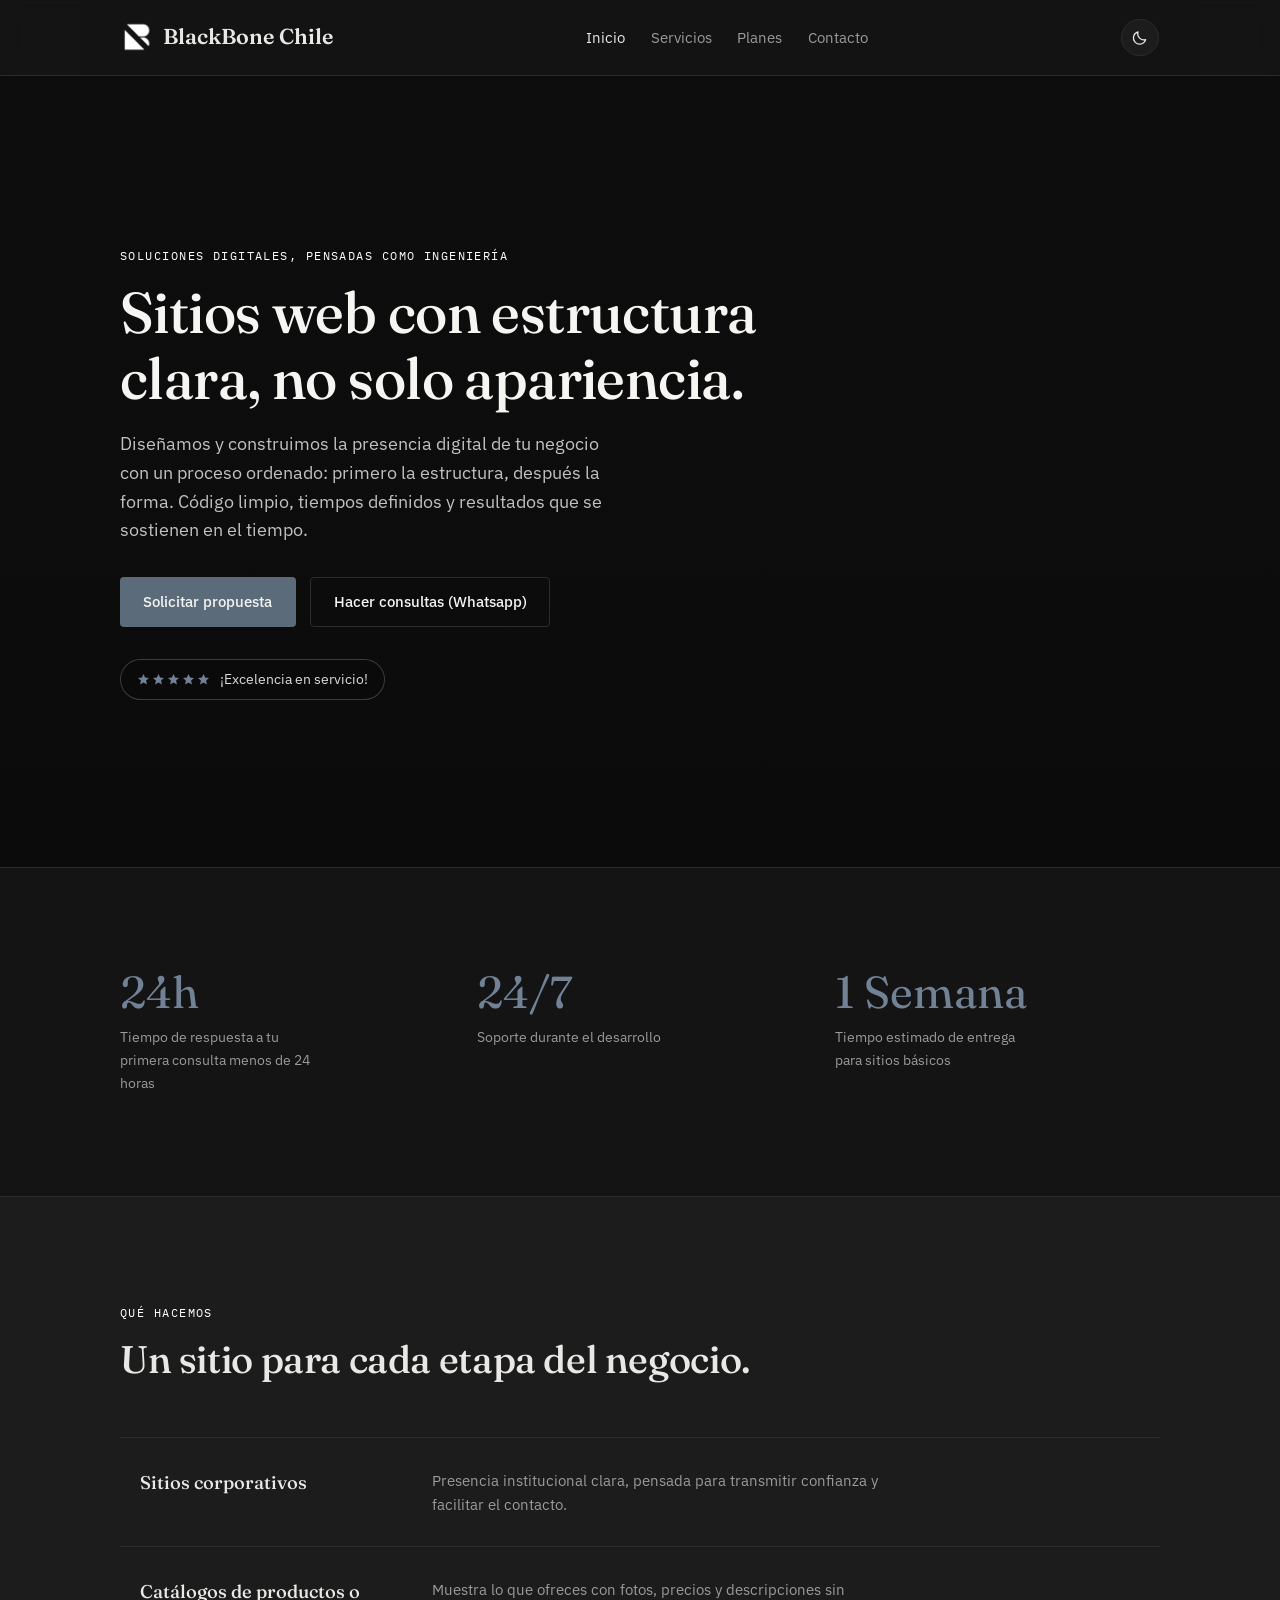
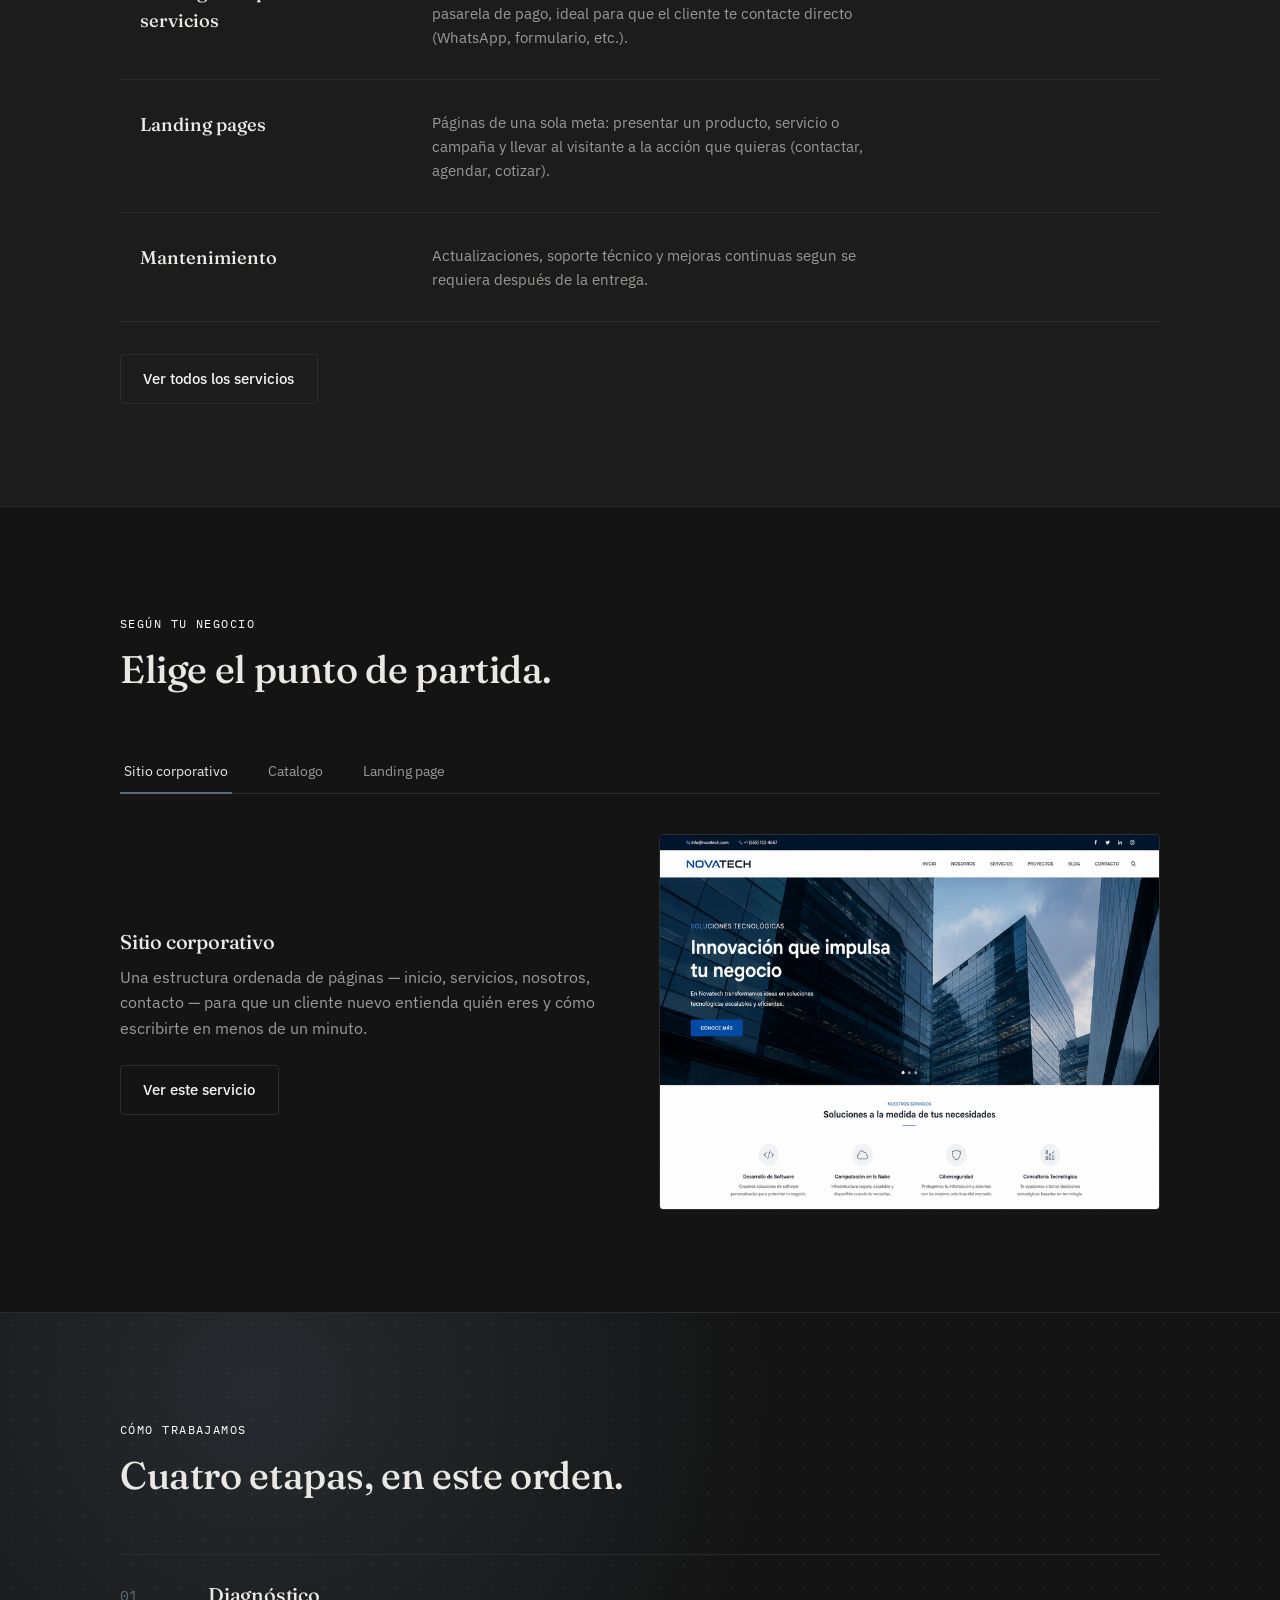
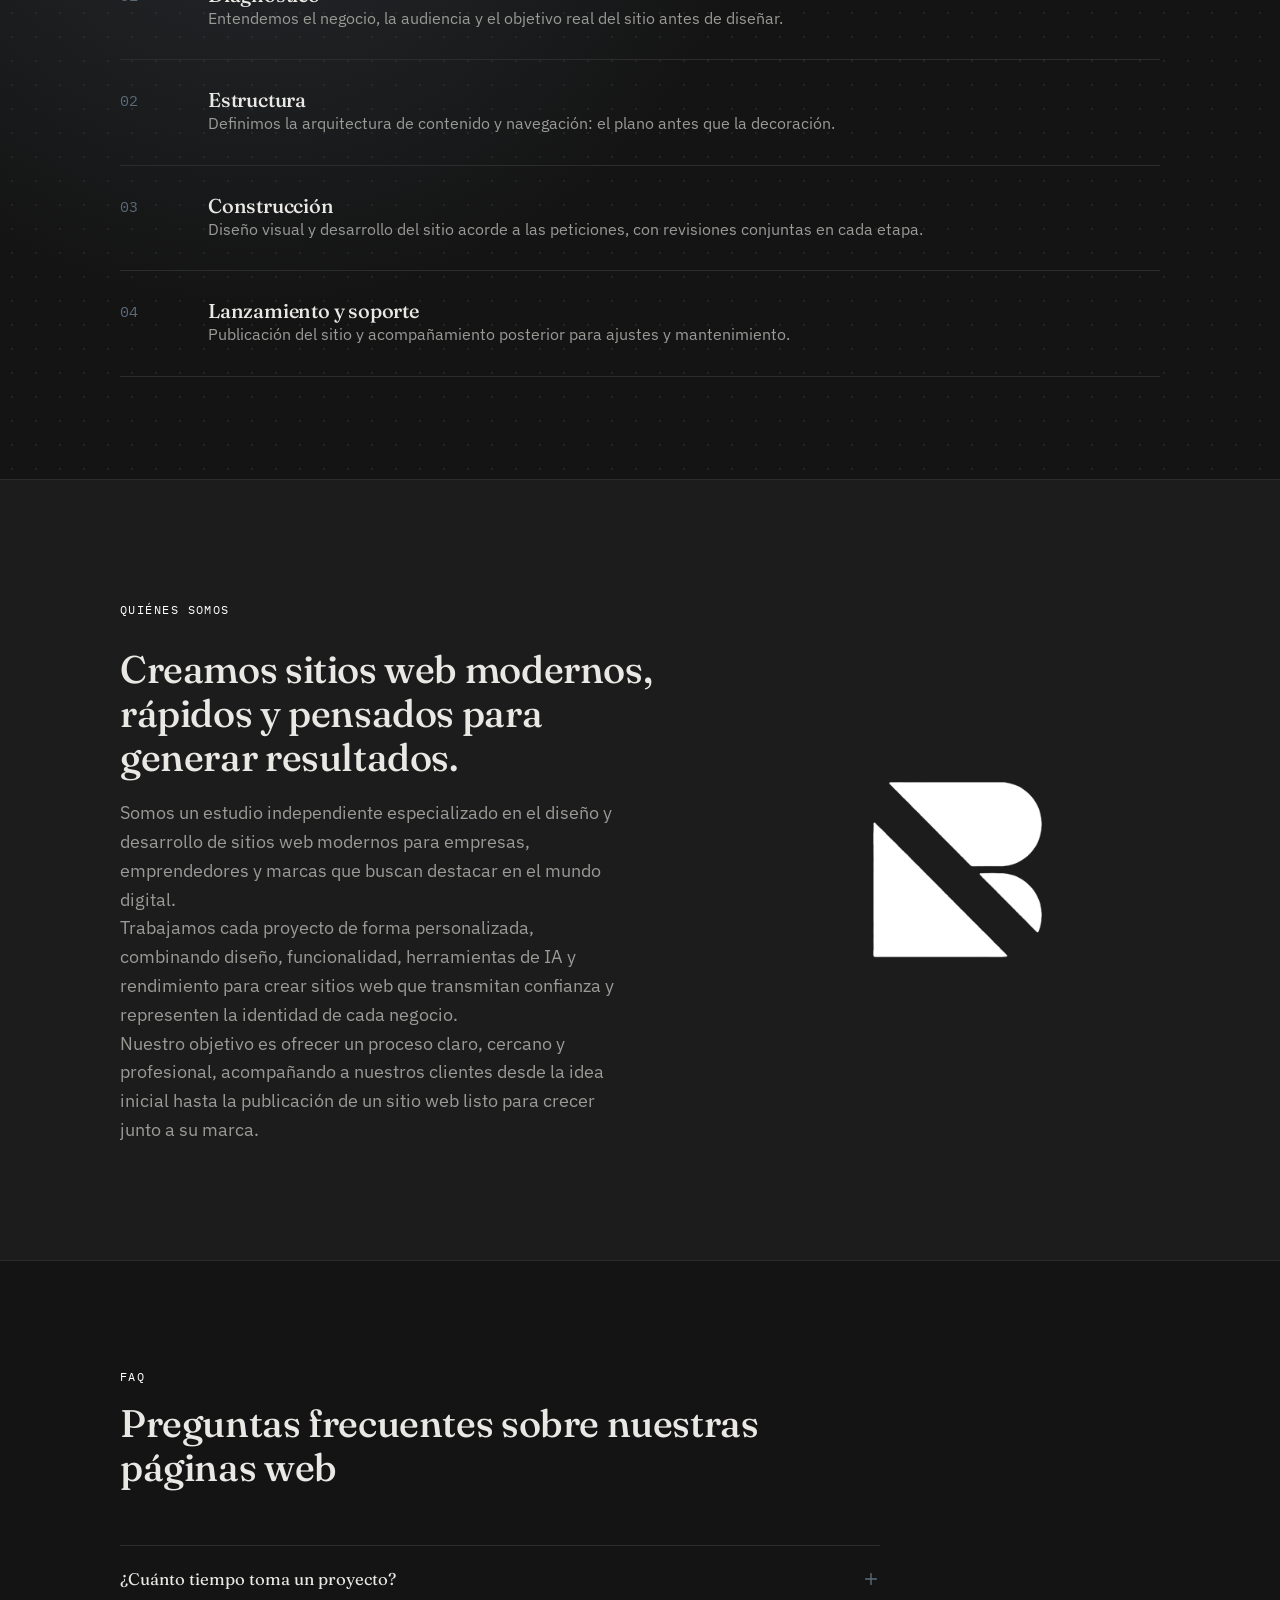
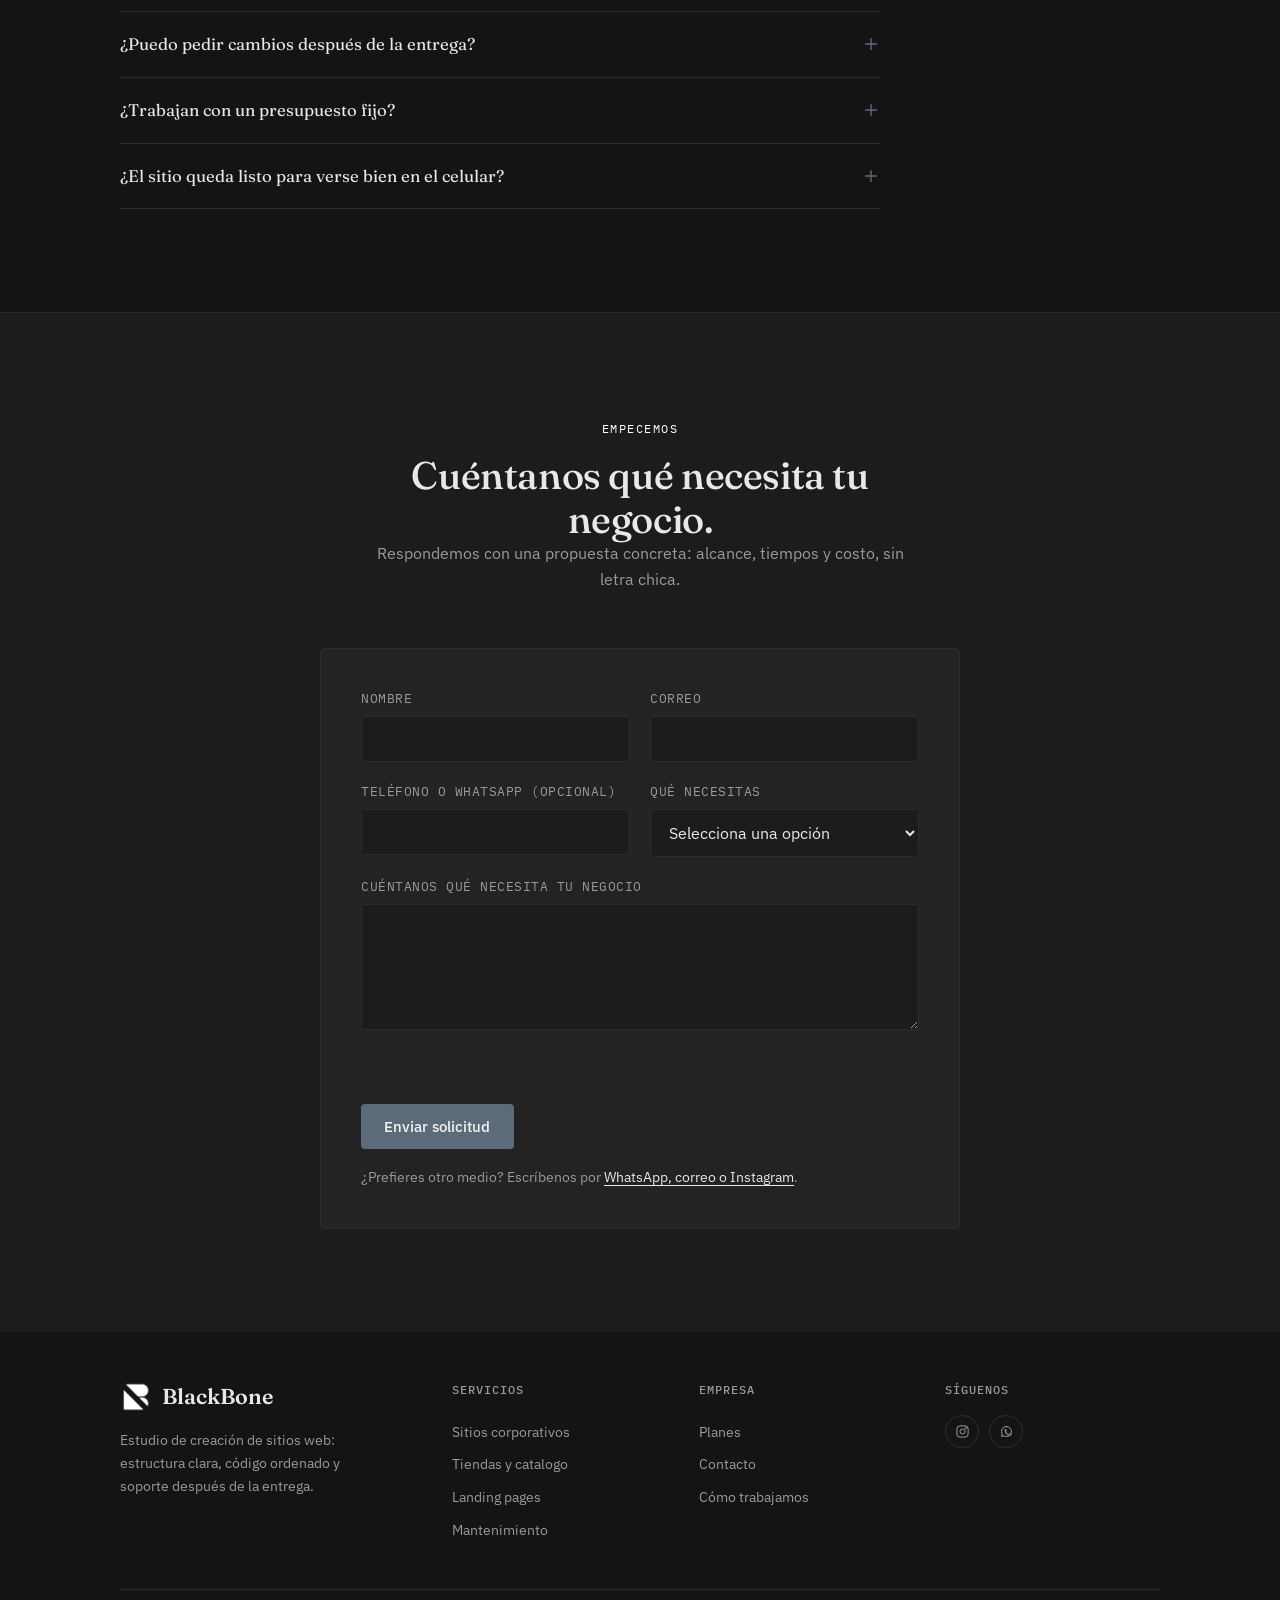
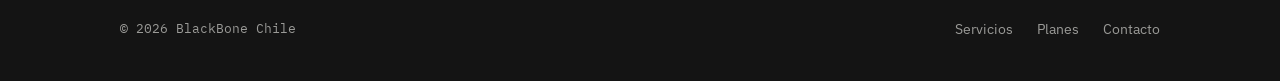
==== commit e14942df: "Add files via upload" ====
--- a/index.html
+++ b/index.html
@@ -21,7 +21,7 @@
       <ul class="nav-links" data-nav-links>
         <li><a href="index.html" aria-current="page">Inicio</a></li>
         <li><a href="html/servicios.html">Servicios</a></li>
-        <li><a href="html/planes.html">Planes y precios</a></li>
+        <li><a href="html/planes.html">Planes</a></li>
         <li><a href="html/contacto.html">Contacto</a></li>
       </ul>
 
@@ -379,7 +379,7 @@
 
         <nav class="footer-col">
           <h4>Empresa</h4>
-          <a href="html/planes.html">Planes y precios</a>
+          <a href="html/planes.html">Planes</a>
           <a href="html/contacto.html">Contacto</a>
           <a href="index.html#proceso">Cómo trabajamos</a>
         </nav>
@@ -390,8 +390,8 @@
             <a href="https://www.instagram.com/blackbone.sites/" target="_blank" rel="noopener" aria-label="Instagram">
               <svg viewBox="0 0 24 24" fill="none" stroke="currentColor" stroke-width="1.6"><rect x="3" y="3" width="18" height="18" rx="5"/><circle cx="12" cy="12" r="4"/><circle cx="17.2" cy="6.8" r="1"/></svg>
             </a>
-            <a href="https://wa.me/56900000000" target="_blank" rel="noopener" aria-label="WhatsApp">
-              <svg viewBox="0 0 24 24" fill="none" stroke="currentColor" stroke-width="1.6"><path d="M20 12a8 8 0 1 1-3.7-6.7"/><path d="M20 12 12 12"/></svg>
+            <a href="https://wa.me/56927219573" target="_blank" rel="noopener" aria-label="WhatsApp">
+              <svg viewBox="0 0 24 24" fill="none" stroke="currentColor" stroke-width="1.6"><path d="M12 4a8 8 0 0 0-6.93 12.02L4 20l4.1-1.05A8 8 0 1 0 12 4Z" stroke-linecap="round" stroke-linejoin="round"/><path d="M9.5 9.2c.2-.5.5-.5.8-.5.2 0 .4 0 .6.4.2.4.7 1.6.7 1.7.1.1.1.3 0 .4-.1.2-.1.3-.3.4-.1.2-.3.3-.4.5-.1.1-.3.3-.1.6.2.3.8 1.3 1.7 2.1 1.2 1 2.1 1.3 2.5 1.5.3.1.5.1.6-.1.2-.2.7-.8.9-1 .2-.2.4-.2.6-.1.2.1 1.5.7 1.8.8.3.1.4.2.5.3.1.2.1.9-.2 1.3-.3.5-1.3.9-1.9.9-.5 0-1.1 0-2.6-.6-2.2-.9-3.7-3.1-3.8-3.3-.1-.2-.9-1.2-.9-2.3 0-1.1.6-1.6.8-1.9Z" stroke-linecap="round" stroke-linejoin="round"/></svg>
             </a>
           </div>
         </div>
@@ -401,7 +401,7 @@
         <span class="footer-note">© 2026 BlackBone Chile</span>
         <nav class="footer-links">
           <a href="html/servicios.html">Servicios</a>
-          <a href="html/planes.html">Planes y precios</a>
+          <a href="html/planes.html">Planes</a>
           <a href="html/contacto.html">Contacto</a>
         </nav>
       </div>
--- a/css/styles.css
+++ b/css/styles.css
@@ -541,17 +541,43 @@
   border: 1px solid var(--border);
   border-radius: var(--radius);
   padding: 1.75rem;
-  transition: transform 0.2s ease, box-shadow 0.2s ease, border-color 0.2s ease;
+  position: relative;
+  z-index: 1;
+  transform: scale(var(--card-scale, 1));
+  transition: transform 0.45s cubic-bezier(0.22, 1, 0.36, 1),
+              box-shadow 0.45s cubic-bezier(0.22, 1, 0.36, 1),
+              border-color 0.3s ease;
   will-change: transform;
 }
 
-.card {
-  transform: perspective(800px) rotateX(var(--tilt-x, 0deg)) rotateY(var(--tilt-y, 0deg));
-}
-
 .card:hover {
+  --card-scale: 1.03;
+  z-index: 2;
   border-color: color-mix(in srgb, var(--accent) 60%, var(--border));
-  box-shadow: var(--shadow);
+  box-shadow:
+    0 8px 20px rgba(0, 0, 0, 0.28),
+    0 25px 55px -10px rgba(0, 0, 0, 0.35);
+}
+
+[data-theme="light"] .card:hover {
+  box-shadow:
+    0 8px 20px rgba(20, 20, 20, 0.1),
+    0 25px 55px -10px rgba(20, 20, 20, 0.18);
+}
+
+/* .card siempre viene junto con .reveal en el HTML; esta regla combinada
+   asegura que el translateY de la animación de entrada y el scale del
+   hover convivan en el mismo transform, en vez de pisarse entre sí. */
+.card.reveal {
+  transform: translateY(var(--reveal-shift, 0)) scale(var(--card-scale, 1));
+  transition: opacity 0.5s ease,
+              transform 0.45s cubic-bezier(0.22, 1, 0.36, 1),
+              box-shadow 0.45s cubic-bezier(0.22, 1, 0.36, 1),
+              border-color 0.3s ease;
+}
+
+.plans-grid {
+  grid-template-columns: repeat(auto-fit, minmax(380px, 1fr));
 }
 
 .plans-grid .card {
@@ -645,20 +671,21 @@
 }
 
 .reveal {
+  --reveal-shift: 16px;
   opacity: 0;
-  transform: translateY(16px);
+  transform: translateY(var(--reveal-shift));
   transition: opacity 0.5s ease, transform 0.5s ease;
 }
 
 .reveal.is-visible {
+  --reveal-shift: 0px;
   opacity: 1;
-  transform: translateY(0);
 }
 
 @media (prefers-reduced-motion: reduce) {
   .reveal {
+    --reveal-shift: 0px;
     opacity: 1;
-    transform: none;
     transition: none;
   }
 }
@@ -1345,4 +1372,4 @@
   .footer-columns {
     grid-template-columns: 1fr;
   }
-}
+}
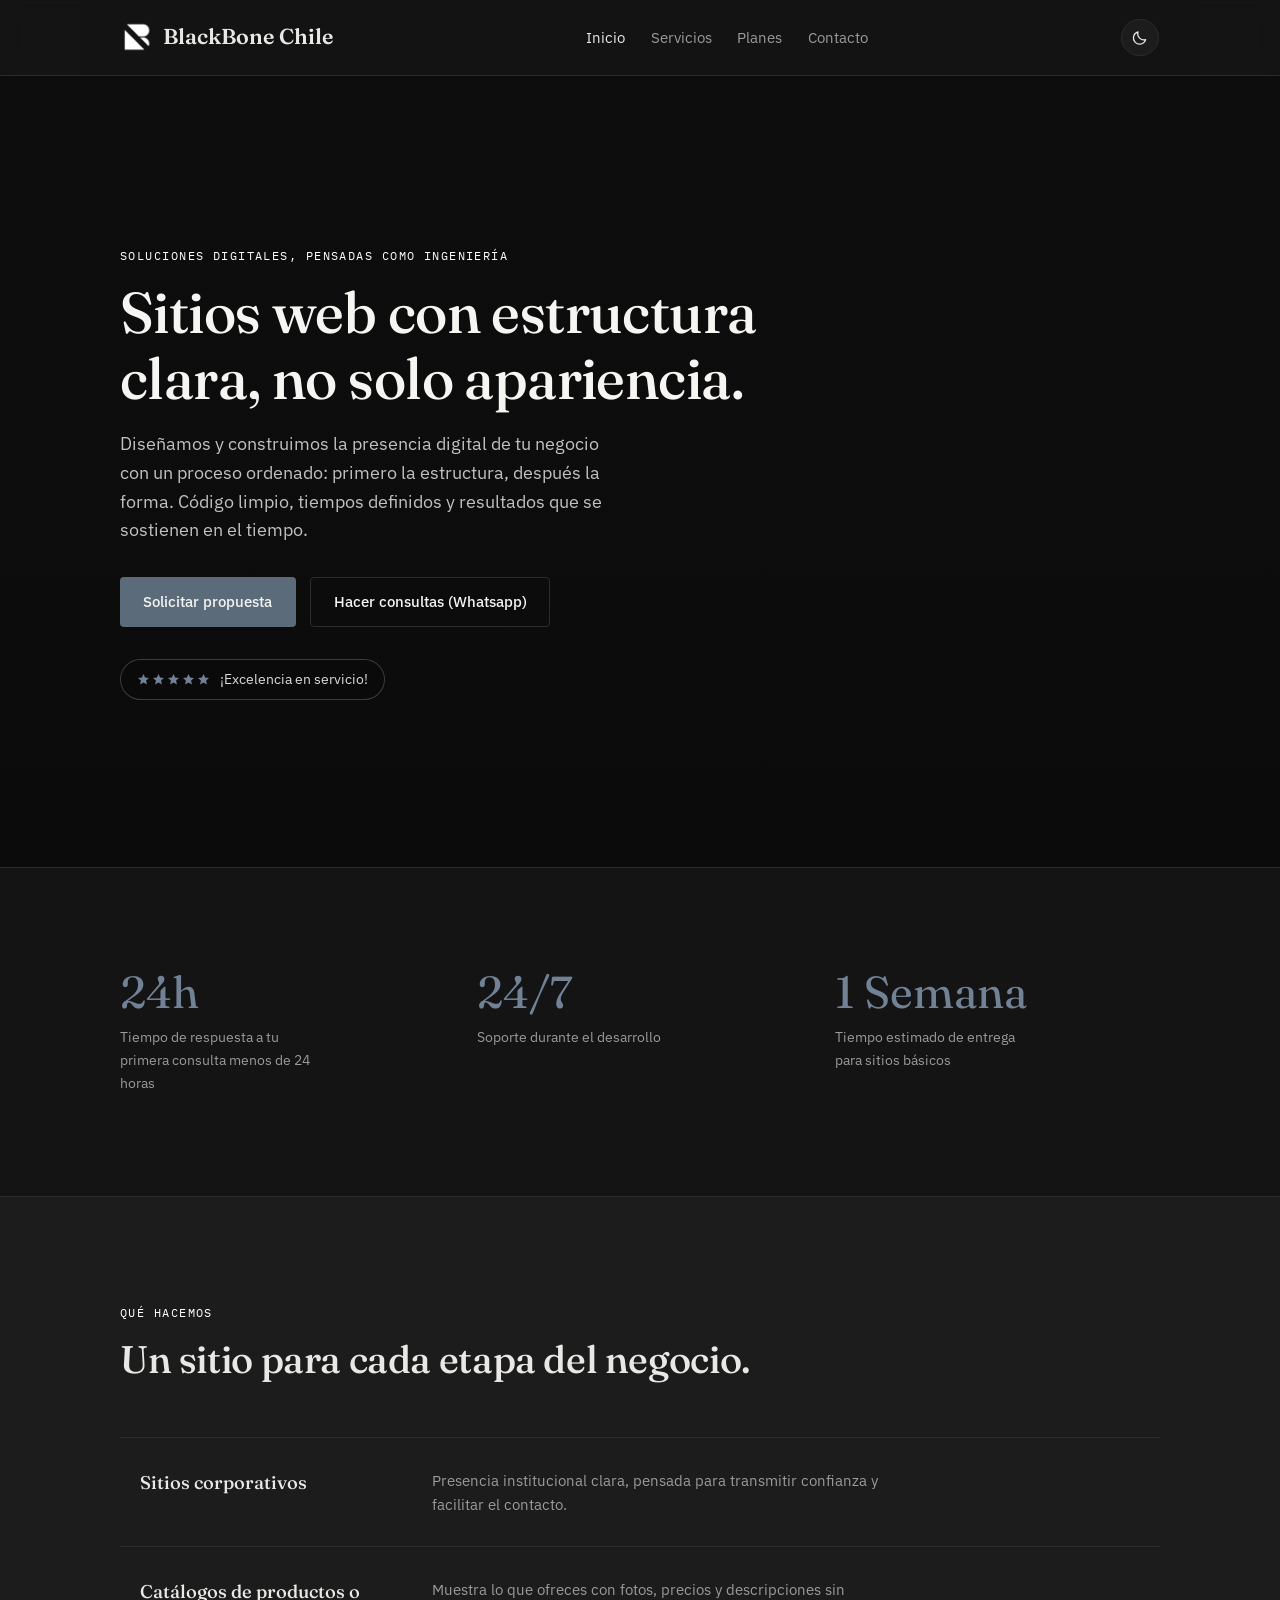
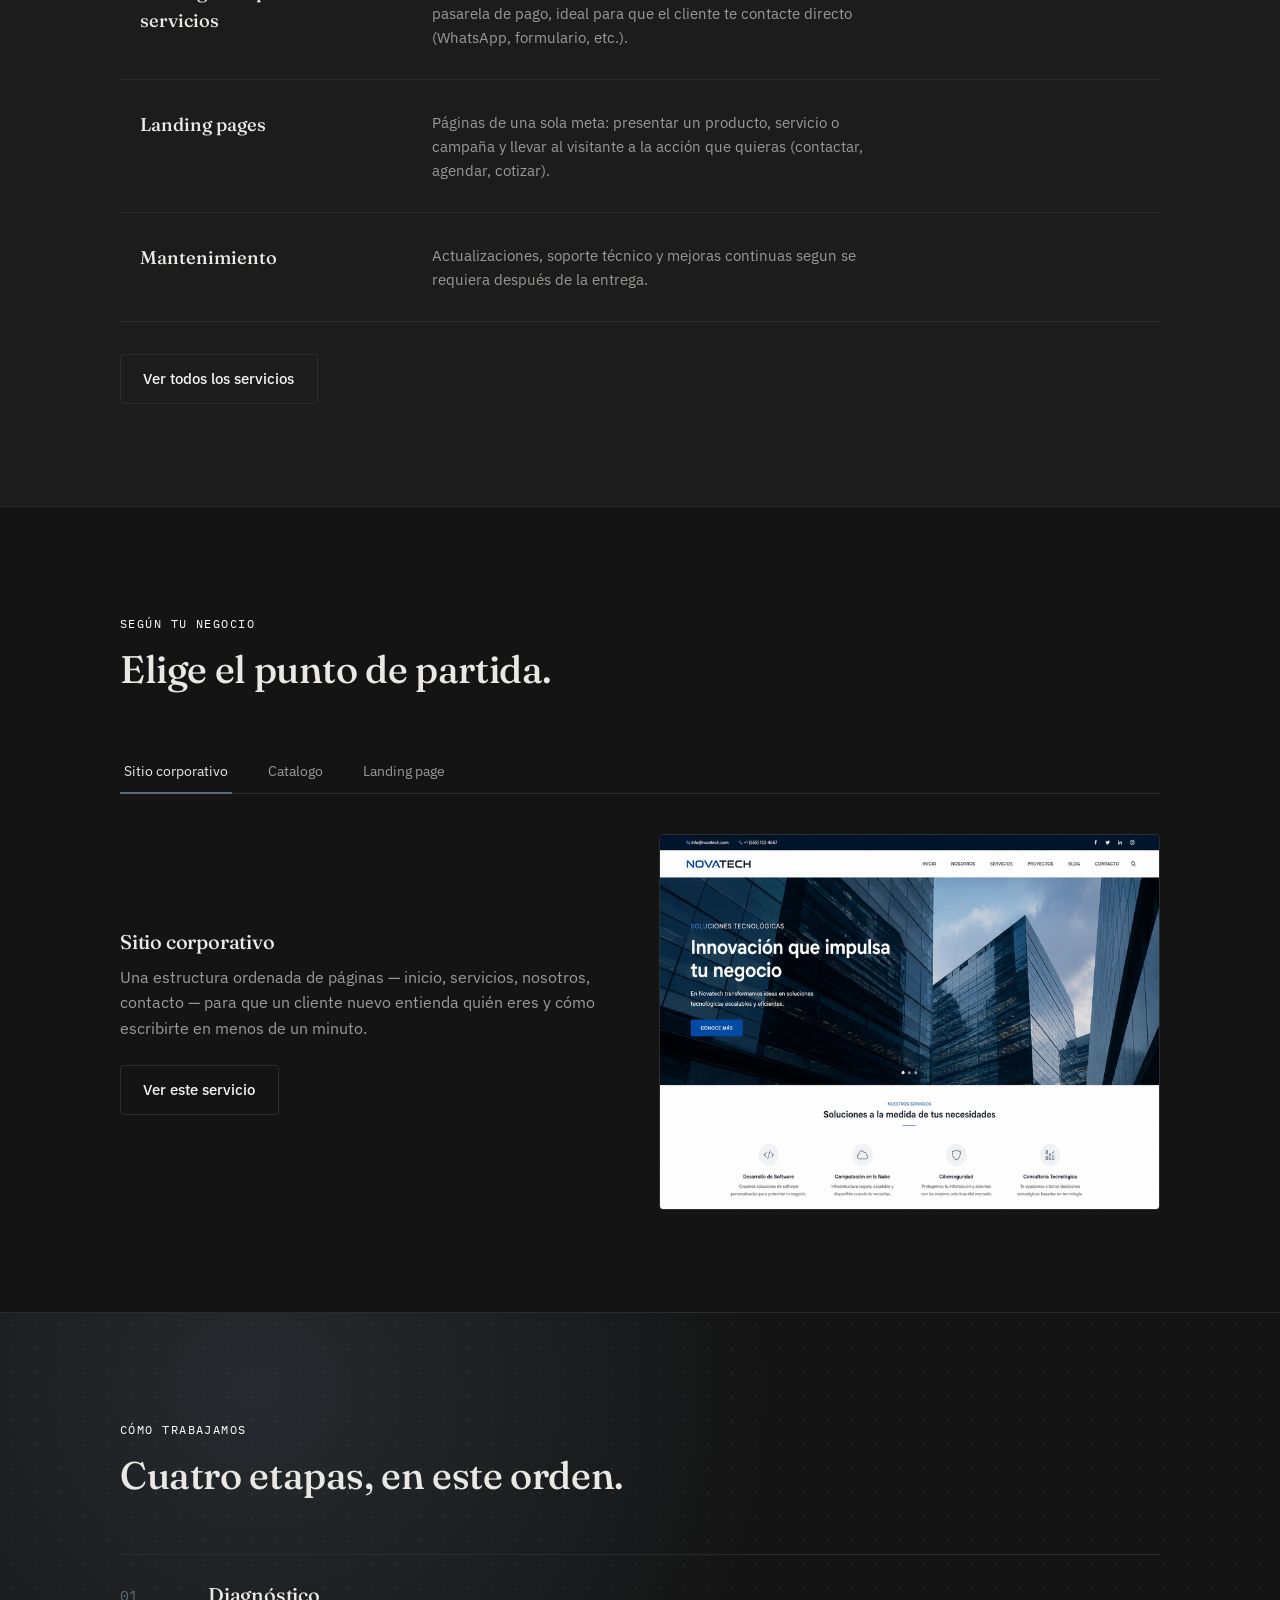
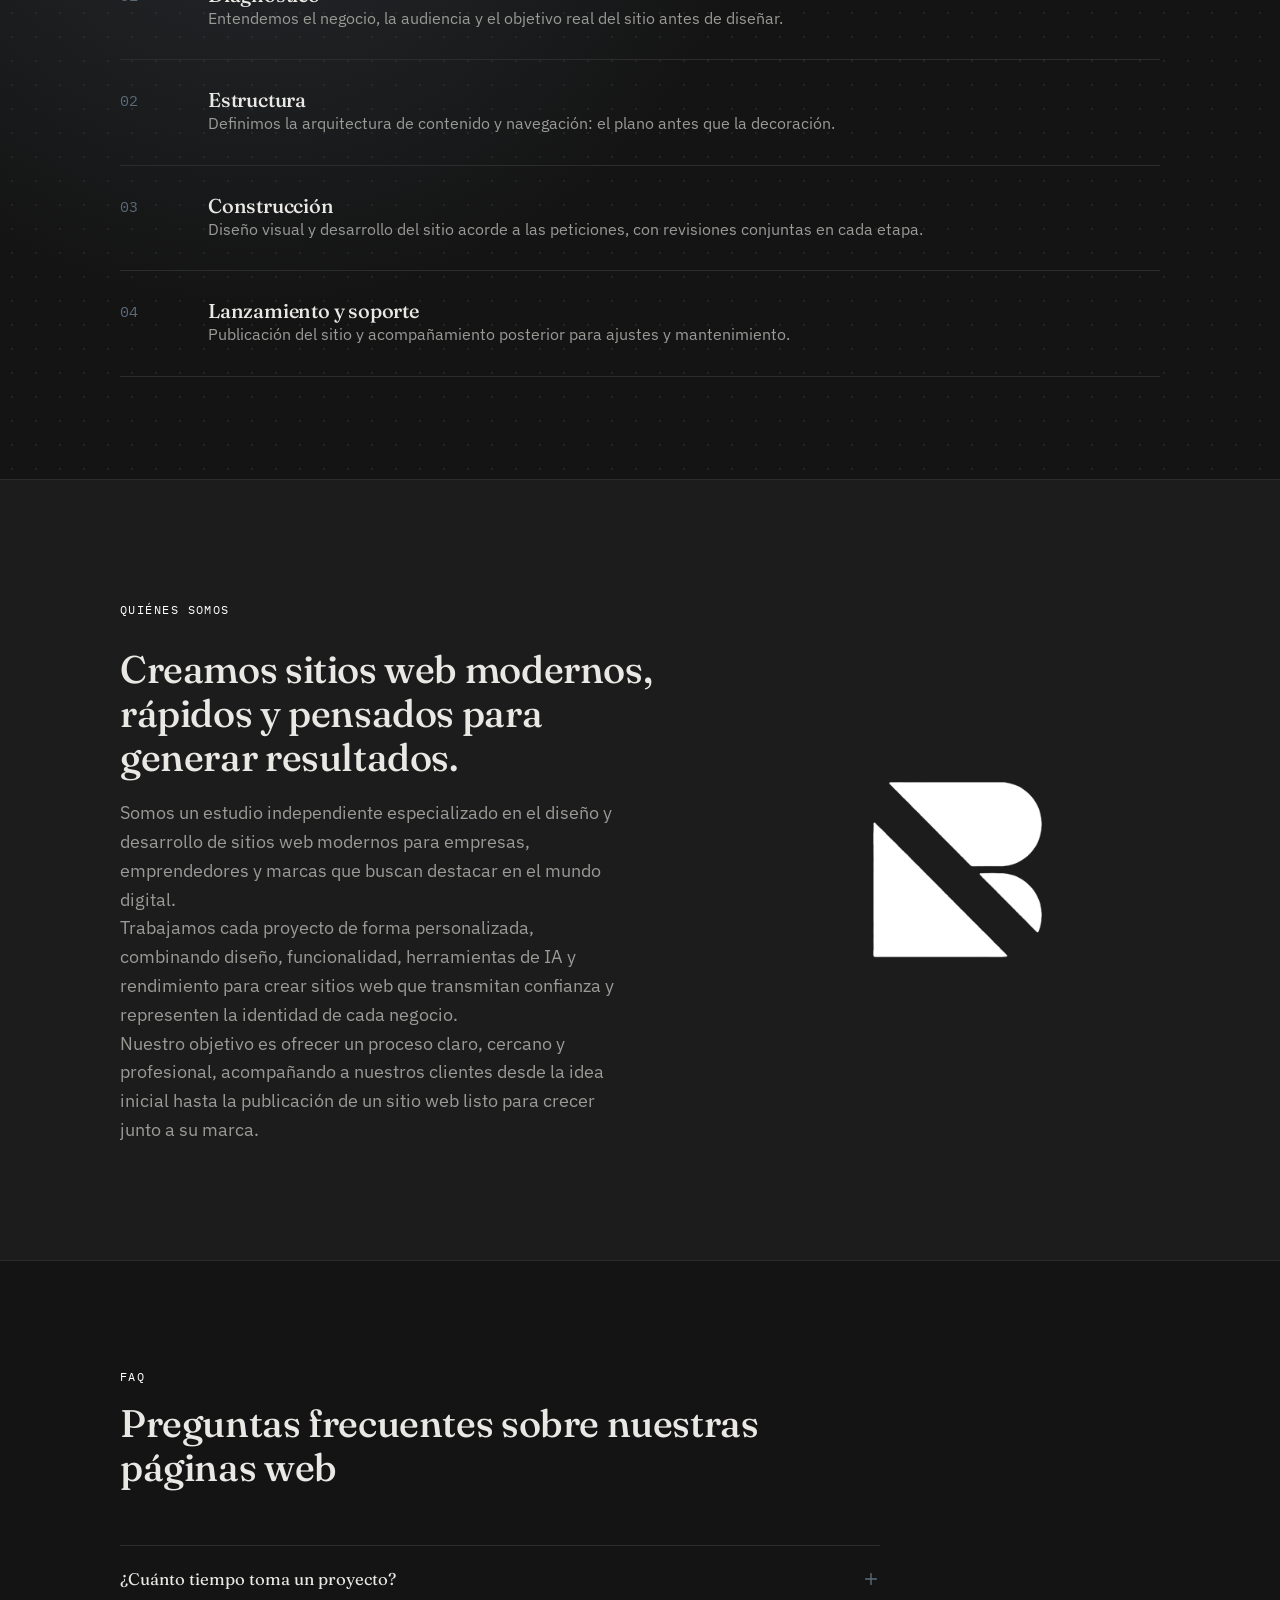
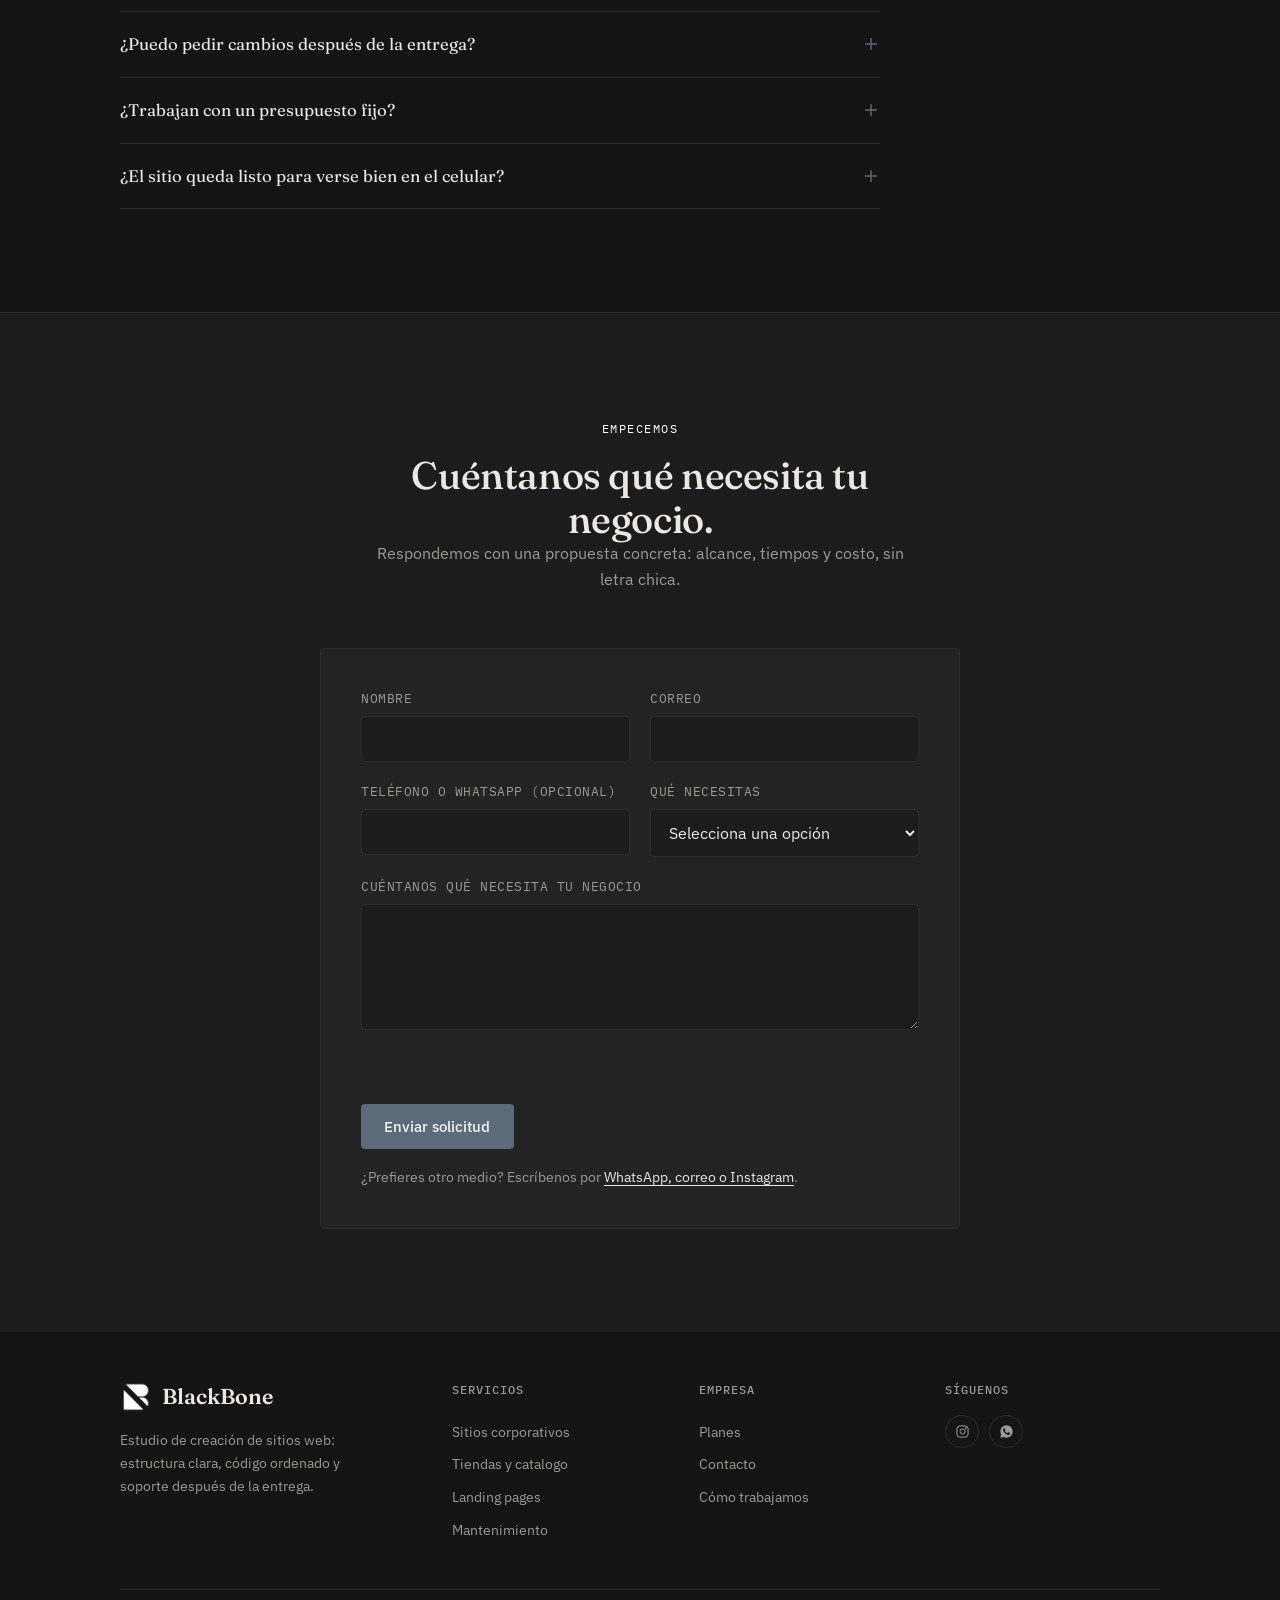
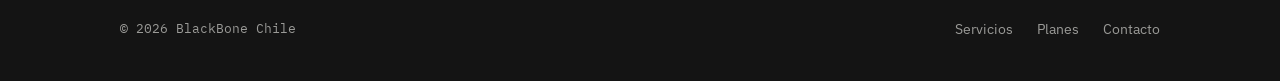
==== commit 56b179c2: "Add files via upload" ====
--- a/index.html
+++ b/index.html
@@ -390,8 +390,8 @@
             <a href="https://www.instagram.com/blackbone.sites/" target="_blank" rel="noopener" aria-label="Instagram">
               <svg viewBox="0 0 24 24" fill="none" stroke="currentColor" stroke-width="1.6"><rect x="3" y="3" width="18" height="18" rx="5"/><circle cx="12" cy="12" r="4"/><circle cx="17.2" cy="6.8" r="1"/></svg>
             </a>
-            <a href="https://wa.me/56927219573" target="_blank" rel="noopener" aria-label="WhatsApp">
-              <svg viewBox="0 0 24 24" fill="none" stroke="currentColor" stroke-width="1.6"><path d="M12 4a8 8 0 0 0-6.93 12.02L4 20l4.1-1.05A8 8 0 1 0 12 4Z" stroke-linecap="round" stroke-linejoin="round"/><path d="M9.5 9.2c.2-.5.5-.5.8-.5.2 0 .4 0 .6.4.2.4.7 1.6.7 1.7.1.1.1.3 0 .4-.1.2-.1.3-.3.4-.1.2-.3.3-.4.5-.1.1-.3.3-.1.6.2.3.8 1.3 1.7 2.1 1.2 1 2.1 1.3 2.5 1.5.3.1.5.1.6-.1.2-.2.7-.8.9-1 .2-.2.4-.2.6-.1.2.1 1.5.7 1.8.8.3.1.4.2.5.3.1.2.1.9-.2 1.3-.3.5-1.3.9-1.9.9-.5 0-1.1 0-2.6-.6-2.2-.9-3.7-3.1-3.8-3.3-.1-.2-.9-1.2-.9-2.3 0-1.1.6-1.6.8-1.9Z" stroke-linecap="round" stroke-linejoin="round"/></svg>
+            <a href="https://wa.link/cgxtce" target="_blank" rel="noopener" aria-label="WhatsApp">
+              <svg viewBox="0 0 24 24" fill="currentColor" stroke="none"><path d="M12.04 2C6.58 2 2.13 6.45 2.13 11.91c0 1.77.46 3.45 1.28 4.94L2 22l5.29-1.39a9.9 9.9 0 0 0 4.75 1.21h.004c5.46 0 9.91-4.45 9.91-9.91C21.98 6.45 17.5 2 12.04 2Zm5.8 14.09c-.24.68-1.4 1.32-1.94 1.4-.5.08-1.11.11-1.79-.11a16.3 16.3 0 0 1-1.62-.6c-2.85-1.23-4.71-4.12-4.85-4.31-.14-.19-1.16-1.54-1.16-2.94 0-1.4.73-2.08 1-2.36.24-.28.53-.35.7-.35h.5c.16 0 .38-.06.6.46s.73 1.79.8 1.92c.07.14.11.3.02.48-.09.19-.14.3-.28.46-.14.16-.29.36-.42.48-.14.14-.28.29-.12.57.16.28.71 1.17 1.52 1.9 1.05.94 1.93 1.23 2.21 1.37.28.14.44.12.6-.07.16-.19.68-.79.86-1.06.18-.28.35-.23.6-.14s1.57.74 1.84.88c.27.14.45.2.51.32.07.12.07.66-.17 1.4Z"/></svg>
             </a>
           </div>
         </div>
@@ -410,4 +410,4 @@
 
   <script src="js/script.js"></script>
 </body>
-</html>
+</html>
--- a/css/styles.css
+++ b/css/styles.css
@@ -577,11 +577,32 @@
 }
 
 .plans-grid {
-  grid-template-columns: repeat(auto-fit, minmax(380px, 1fr));
+  grid-template-columns: repeat(auto-fit, minmax(min(380px, 100%), 1fr));
 }
 
 .plans-grid .card {
   padding-inline: 2.25rem;
+}
+
+@media (max-width: 480px) {
+  .plans-grid .card {
+    padding-inline: 1.5rem;
+  }
+}
+
+.plan-price {
+  font-family: var(--font-display);
+  font-size: 1.6rem;
+  color: var(--accent-strong);
+  margin: 0.25rem 0 1.25rem;
+}
+
+.plan-price .plan-price-note {
+  display: block;
+  font-family: var(--font-body);
+  font-size: 0.8rem;
+  color: var(--text-muted);
+  margin-top: 0.3rem;
 }
 
 .card .eyebrow {
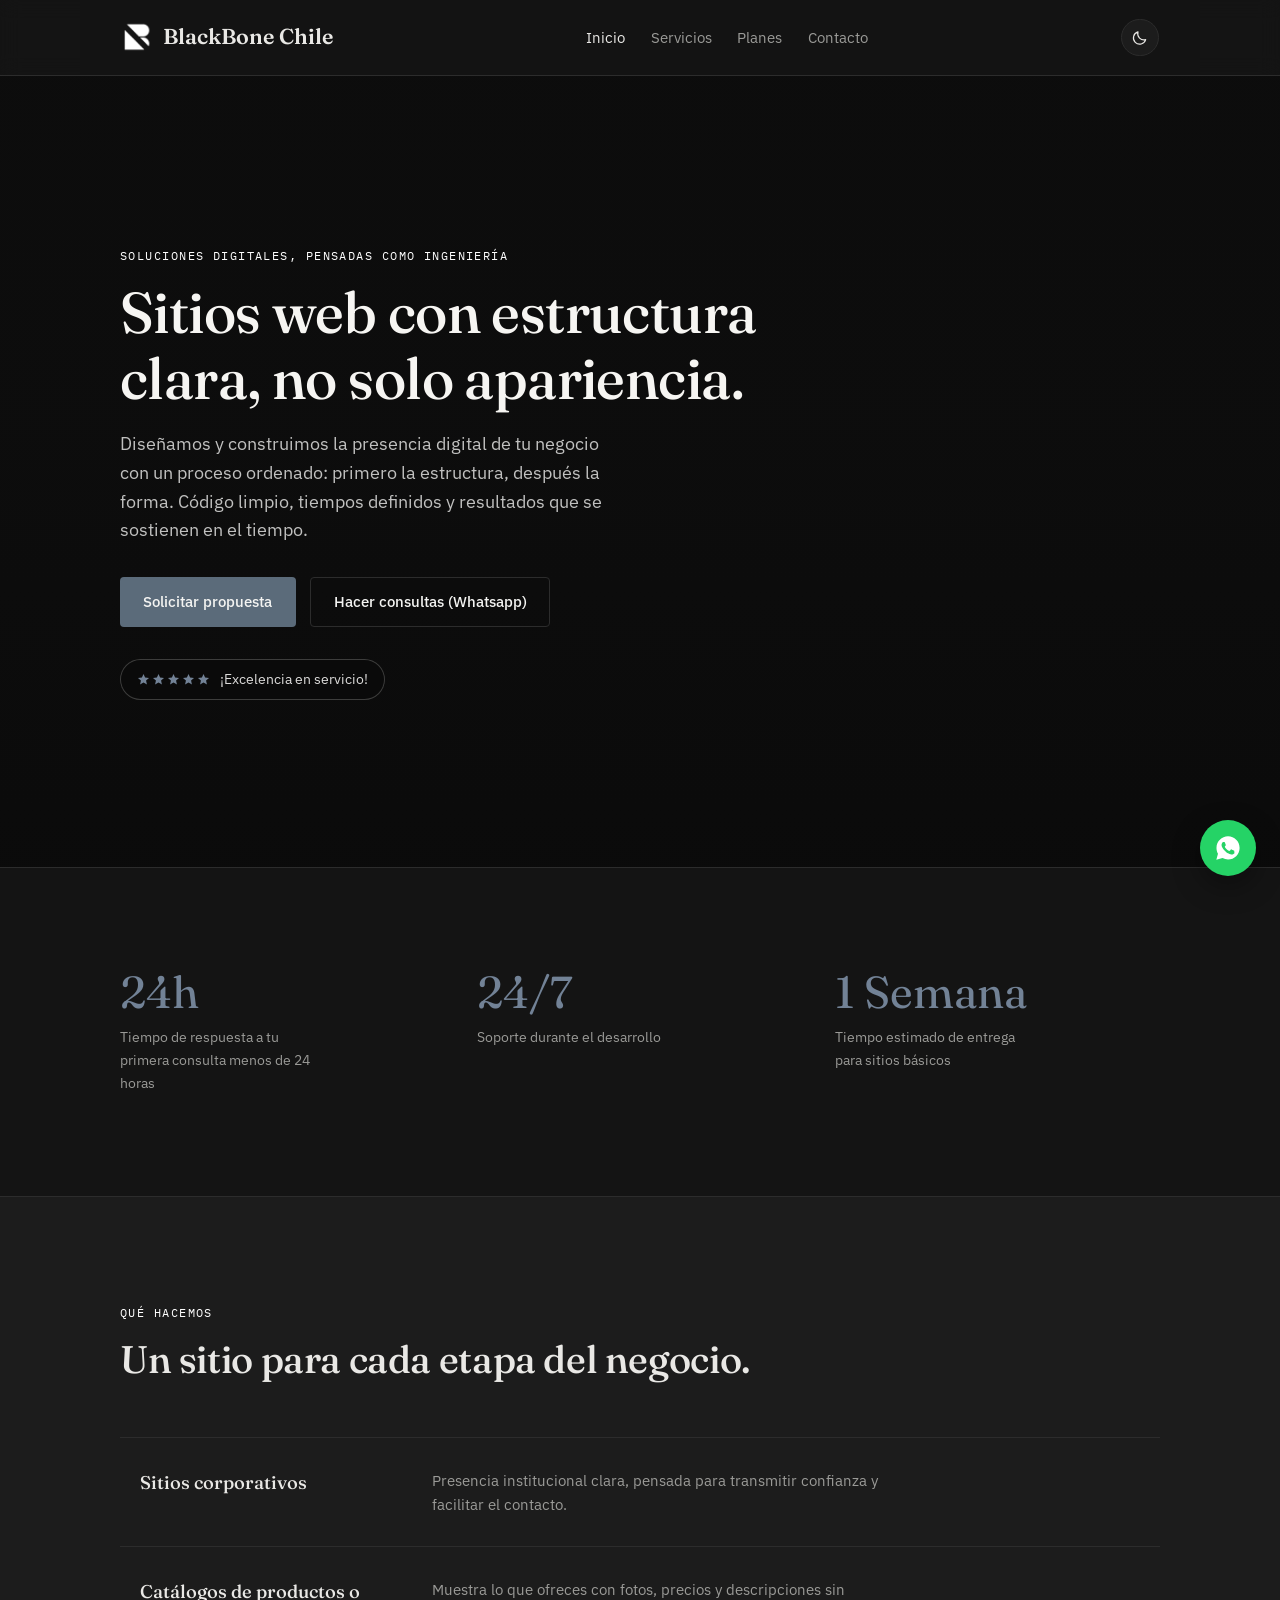
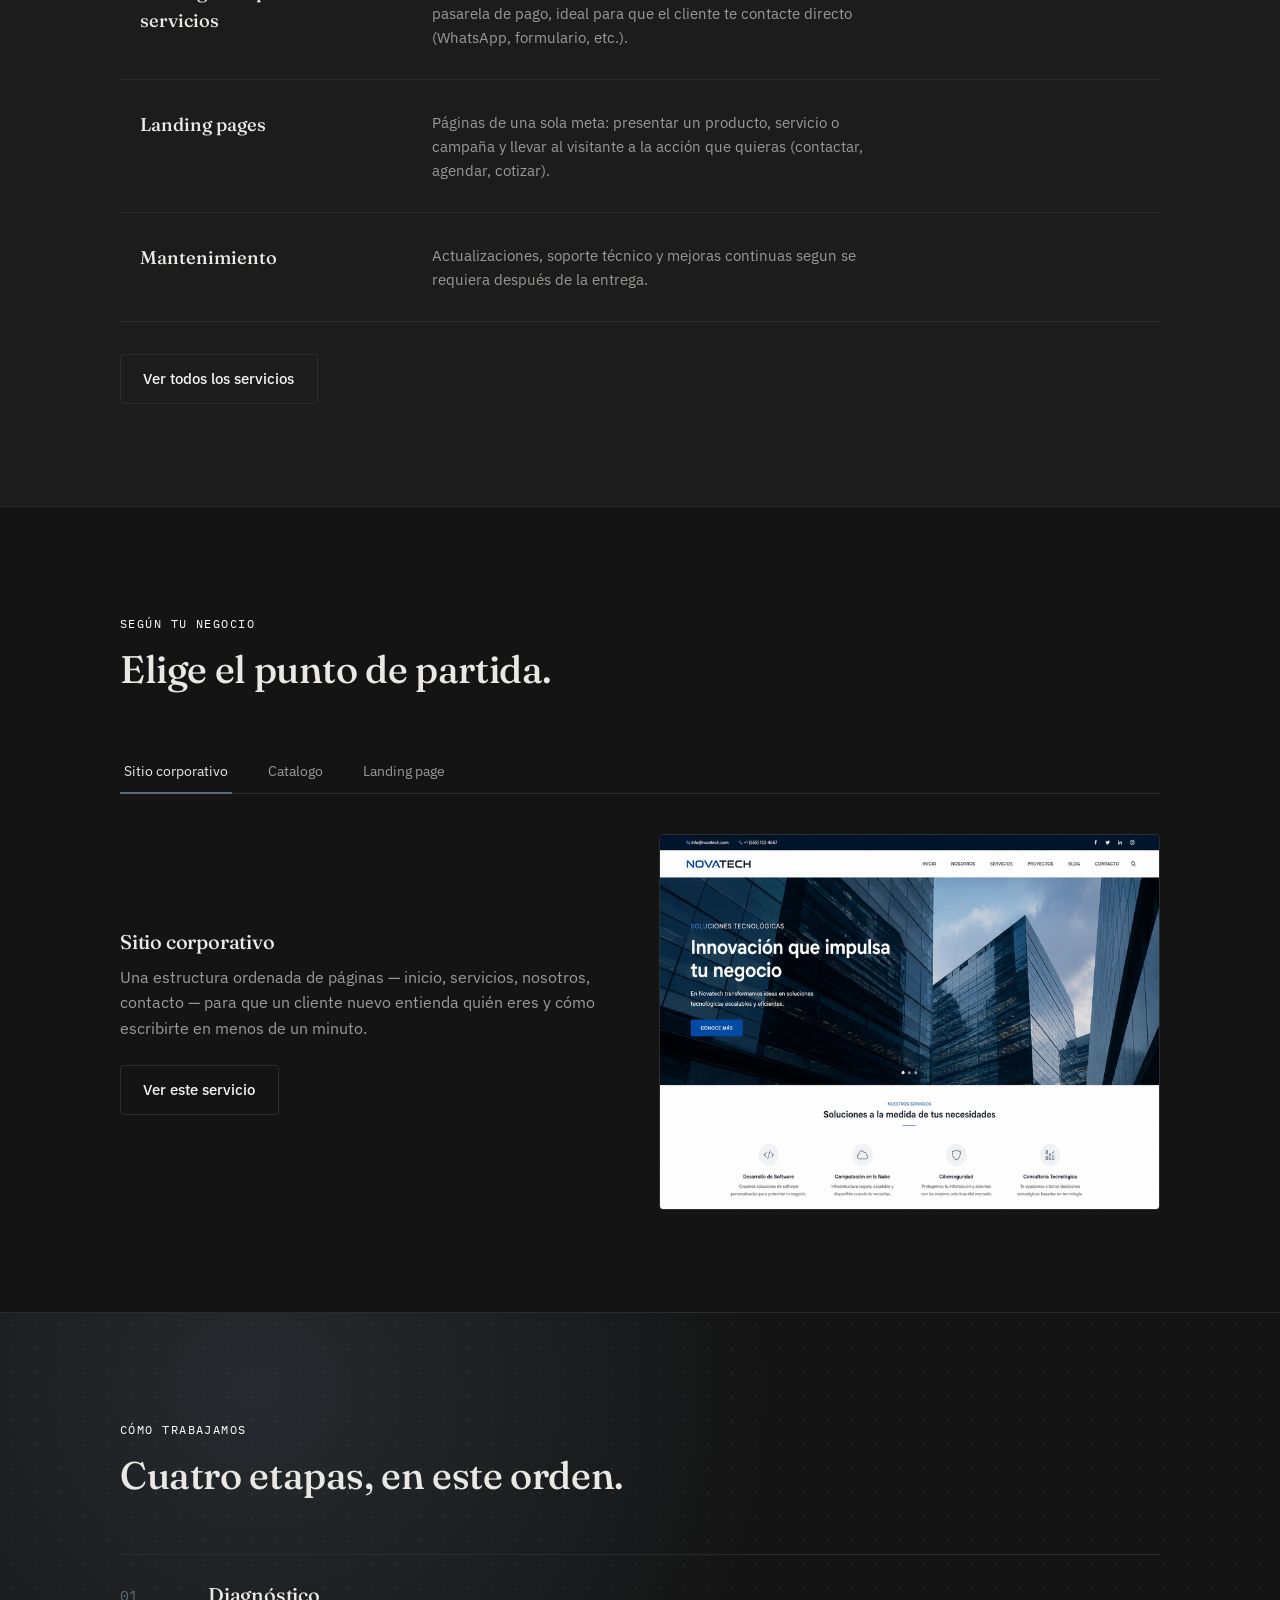
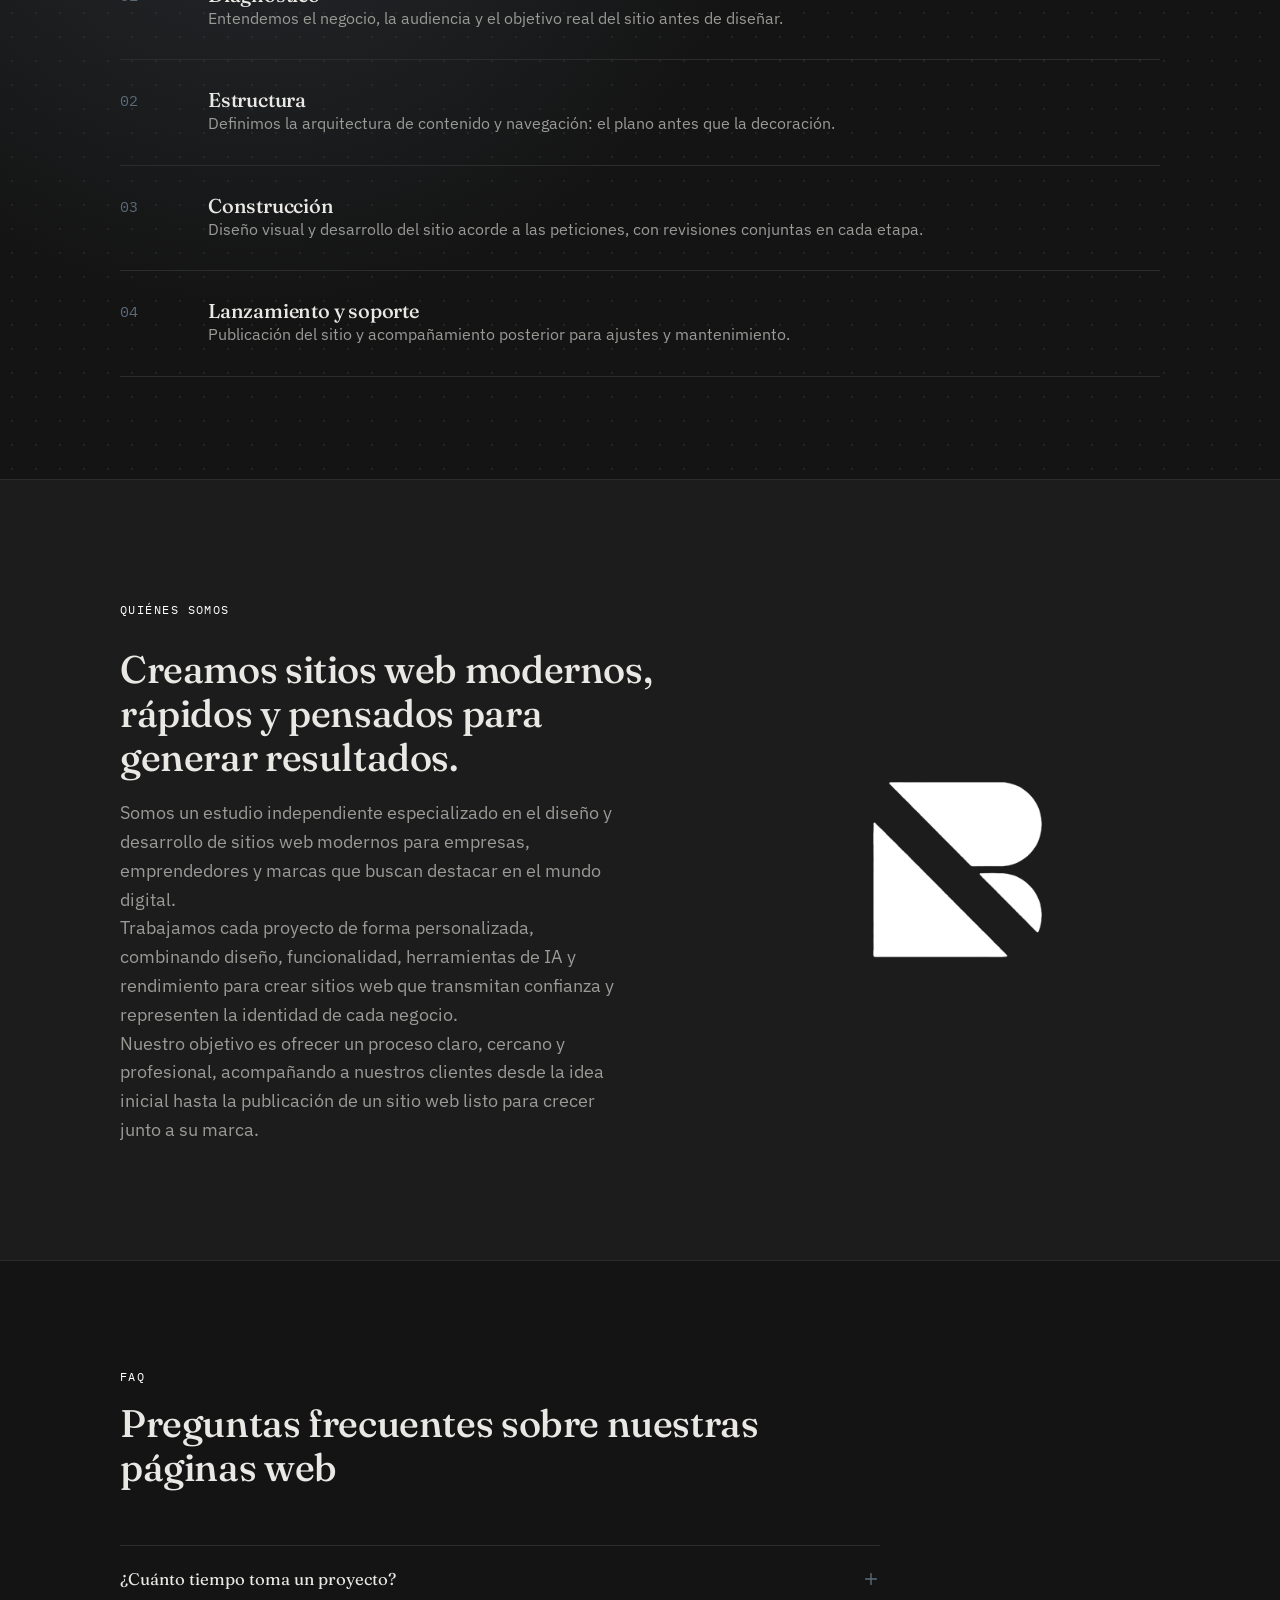
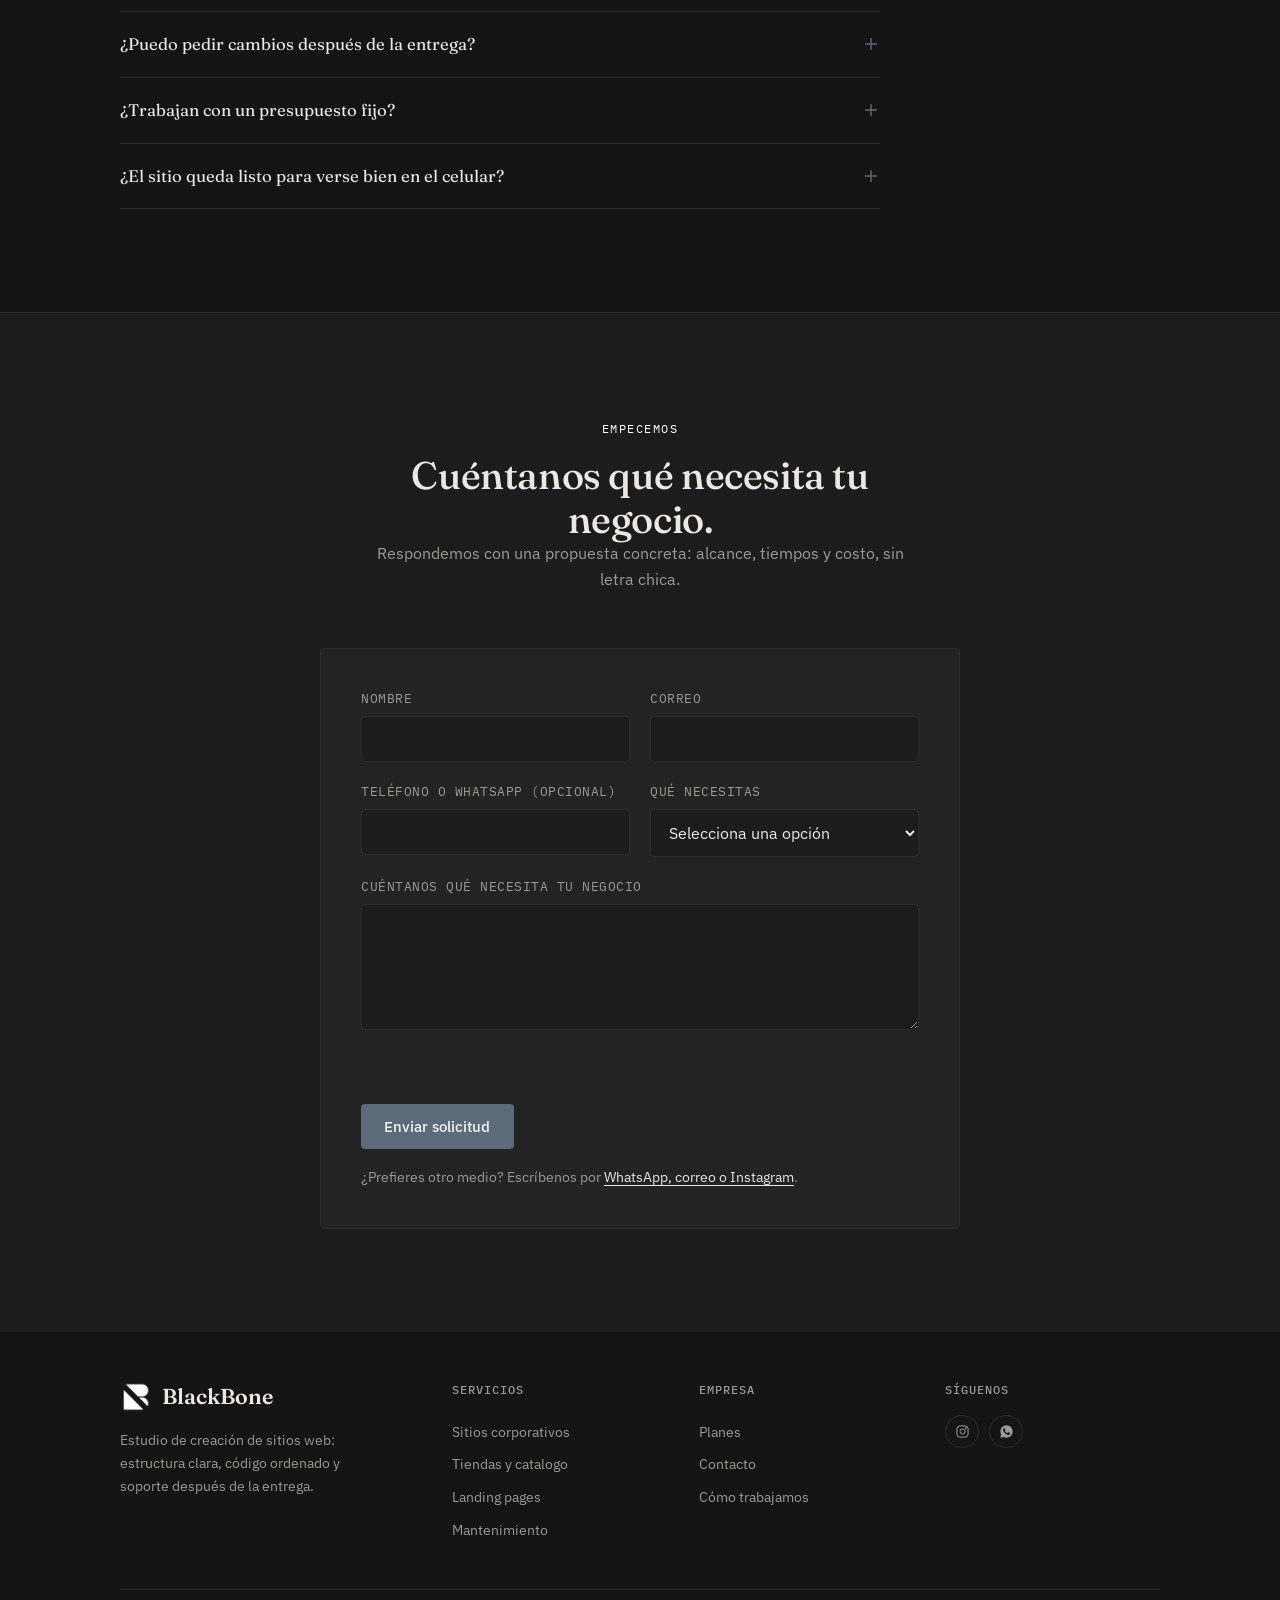
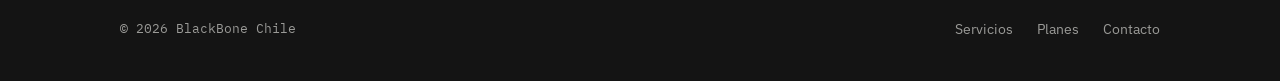
==== commit 3037d869: "Add files via upload" ====
--- a/index.html
+++ b/index.html
@@ -390,7 +390,7 @@
             <a href="https://www.instagram.com/blackbone.sites/" target="_blank" rel="noopener" aria-label="Instagram">
               <svg viewBox="0 0 24 24" fill="none" stroke="currentColor" stroke-width="1.6"><rect x="3" y="3" width="18" height="18" rx="5"/><circle cx="12" cy="12" r="4"/><circle cx="17.2" cy="6.8" r="1"/></svg>
             </a>
-            <a href="https://wa.link/cgxtce" target="_blank" rel="noopener" aria-label="WhatsApp">
+            <a href="https://wa.me/56927219573?text=Hola%21%20quisiera%20cotizar%20una%20p%C3%A1gina%20para%20mi%20negocio%21" target="_blank" rel="noopener" aria-label="WhatsApp">
               <svg viewBox="0 0 24 24" fill="currentColor" stroke="none"><path d="M12.04 2C6.58 2 2.13 6.45 2.13 11.91c0 1.77.46 3.45 1.28 4.94L2 22l5.29-1.39a9.9 9.9 0 0 0 4.75 1.21h.004c5.46 0 9.91-4.45 9.91-9.91C21.98 6.45 17.5 2 12.04 2Zm5.8 14.09c-.24.68-1.4 1.32-1.94 1.4-.5.08-1.11.11-1.79-.11a16.3 16.3 0 0 1-1.62-.6c-2.85-1.23-4.71-4.12-4.85-4.31-.14-.19-1.16-1.54-1.16-2.94 0-1.4.73-2.08 1-2.36.24-.28.53-.35.7-.35h.5c.16 0 .38-.06.6.46s.73 1.79.8 1.92c.07.14.11.3.02.48-.09.19-.14.3-.28.46-.14.16-.29.36-.42.48-.14.14-.28.29-.12.57.16.28.71 1.17 1.52 1.9 1.05.94 1.93 1.23 2.21 1.37.28.14.44.12.6-.07.16-.19.68-.79.86-1.06.18-.28.35-.23.6-.14s1.57.74 1.84.88c.27.14.45.2.51.32.07.12.07.66-.17 1.4Z"/></svg>
             </a>
           </div>
@@ -409,5 +409,8 @@
   </footer>
 
   <script src="js/script.js"></script>
+  <a href="https://wa.me/56927219573?text=Hola%21%20quisiera%20cotizar%20una%20p%C3%A1gina%20para%20mi%20negocio%21" class="whatsapp-float" target="_blank" rel="noopener" aria-label="Escríbenos por WhatsApp">
+    <svg viewBox="0 0 24 24" fill="currentColor" stroke="none"><path d="M12.04 2C6.58 2 2.13 6.45 2.13 11.91c0 1.77.46 3.45 1.28 4.94L2 22l5.29-1.39a9.9 9.9 0 0 0 4.75 1.21h.004c5.46 0 9.91-4.45 9.91-9.91C21.98 6.45 17.5 2 12.04 2Zm5.8 14.09c-.24.68-1.4 1.32-1.94 1.4-.5.08-1.11.11-1.79-.11a16.3 16.3 0 0 1-1.62-.6c-2.85-1.23-4.71-4.12-4.85-4.31-.14-.19-1.16-1.54-1.16-2.94 0-1.4.73-2.08 1-2.36.24-.28.53-.35.7-.35h.5c.16 0 .38-.06.6.46s.73 1.79.8 1.92c.07.14.11.3.02.48-.09.19-.14.3-.28.46-.14.16-.29.36-.42.48-.14.14-.28.29-.12.57.16.28.71 1.17 1.52 1.9 1.05.94 1.93 1.23 2.21 1.37.28.14.44.12.6-.07.16-.19.68-.79.86-1.06.18-.28.35-.23.6-.14s1.57.74 1.84.88c.27.14.45.2.51.32.07.12.07.66-.17 1.4Z"/></svg>
+  </a>
 </body>
 </html>
--- a/css/styles.css
+++ b/css/styles.css
@@ -576,45 +576,203 @@
               border-color 0.3s ease;
 }
 
+.plans-container {
+  max-width: 1360px;
+  padding-inline: clamp(1.5rem, 6vw, 4rem);
+}
+
 .plans-grid {
-  grid-template-columns: repeat(auto-fit, minmax(min(380px, 100%), 1fr));
-}
-
-.plans-grid .card {
-  padding-inline: 2.25rem;
+  grid-template-columns: 1fr;
+  row-gap: 2.25rem;
+}
+
+@media (min-width: 640px) {
+  .plans-grid {
+    grid-template-columns: repeat(2, 1fr);
+  }
+}
+
+@media (min-width: 1000px) {
+  .plans-grid {
+    grid-template-columns: repeat(4, 1fr);
+  }
+}
+
+/* La tarjeta de Mantenimiento (5ta) siempre queda centrada,
+   sea cual sea la cantidad de columnas visibles. */
+.plans-grid .card:last-child {
+  grid-column: 1 / -1;
+  justify-self: center;
+  width: 100%;
+}
+
+@media (min-width: 640px) {
+  .plans-grid .card:last-child {
+    max-width: calc(50% - 0.9375rem);
+  }
+}
+
+@media (min-width: 1000px) {
+  .plans-grid .card:last-child {
+    max-width: calc(25% - 1.40625rem);
+  }
+}
+
+.plan-card {
+  background: var(--surface-alt);
+  border: 1px solid var(--border);
+  color: var(--text);
+  border-radius: 22px;
+  padding: 2.25rem 1.75rem 1.75rem;
+  display: flex;
+  flex-direction: column;
+  height: 100%;
+  text-align: center;
+  overflow: hidden;
+  position: relative;
+}
+
+.plan-card::before {
+  content: "";
+  position: absolute;
+  inset: 0;
+  background: radial-gradient(circle at 20% 0%, color-mix(in srgb, var(--accent) 16%, transparent), transparent 55%);
+  pointer-events: none;
 }
 
 @media (max-width: 480px) {
-  .plans-grid .card {
-    padding-inline: 1.5rem;
-  }
+  .plan-card {
+    padding: 2rem 1.5rem 1.5rem;
+  }
+}
+
+.plan-icon {
+  width: 3.5rem;
+  height: 3.5rem;
+  margin: 0 auto 1.1rem;
+  border-radius: 50%;
+  background: linear-gradient(160deg, var(--accent), var(--accent-strong));
+  display: flex;
+  align-items: center;
+  justify-content: center;
+  box-shadow: 0 8px 20px rgba(0,0,0,0.25);
+}
+
+.plan-card h3 {
+  font-size: 1.2rem;
+  margin-bottom: 0;
+}
+
+.plan-icon svg {
+  width: 22px;
+  height: 22px;
+  color: var(--accent-contrast);
+}
+
+.plan-price-block {
+  margin: 1.1rem 0 1.4rem;
+  padding-bottom: 1.4rem;
+  border-bottom: 1px solid var(--border);
+}
+
+.plan-price-label {
+  display: block;
+  font-family: var(--font-mono);
+  font-size: 0.7rem;
+  letter-spacing: 0.14em;
+  text-transform: uppercase;
+  color: var(--text-muted);
+  margin-bottom: 0.3rem;
 }
 
 .plan-price {
   font-family: var(--font-display);
-  font-size: 1.6rem;
+  font-size: 2rem;
+  font-weight: 600;
+  line-height: 1.1;
   color: var(--accent-strong);
-  margin: 0.25rem 0 1.25rem;
+  margin: 0;
 }
 
 .plan-price .plan-price-note {
   display: block;
   font-family: var(--font-body);
-  font-size: 0.8rem;
+  font-size: 0.75rem;
+  font-weight: 400;
   color: var(--text-muted);
-  margin-top: 0.3rem;
-}
-
-.card .eyebrow {
-  margin-bottom: 1.25rem;
-}
-
-.card h3 {
+  margin-top: 0.4rem;
+}
+
+.plan-body {
+  flex: 1;
+  text-align: left;
+}
+
+.plan-group-label {
+  display: block;
+  font-family: var(--font-mono);
+  font-size: 0.7rem;
+  letter-spacing: 0.1em;
+  text-transform: uppercase;
+  color: var(--text-muted);
   margin-bottom: 0.6rem;
 }
 
-.card p {
-  font-size: 0.95rem;
+.plan-features {
+  list-style: none;
+  margin: 0 0 1.35rem;
+  display: flex;
+  flex-direction: column;
+  gap: 0.5rem;
+}
+
+.plan-features li {
+  position: relative;
+  padding-left: 1.4rem;
+  font-size: 0.88rem;
+  line-height: 1.4;
+  color: var(--text);
+}
+
+.plan-features li::before {
+  content: "✓";
+  position: absolute;
+  left: 0;
+  top: 0;
+  font-weight: 600;
+  color: var(--accent-strong);
+}
+
+.plan-perk {
+  font-family: var(--font-mono);
+  font-size: 0.75rem;
+  letter-spacing: 0.02em;
+  color: var(--text-muted);
+  margin-bottom: 1.1rem;
+  text-align: center;
+}
+
+.btn-plan {
+  display: inline-flex;
+  align-items: center;
+  justify-content: center;
+  width: 100%;
+  margin-top: auto;
+  background: linear-gradient(160deg, var(--accent), var(--accent-strong));
+  color: var(--accent-contrast);
+  border: none;
+  border-radius: 999px;
+  padding: 0.8rem 1.25rem;
+  font-family: var(--font-body);
+  font-weight: 600;
+  font-size: 0.92rem;
+  text-decoration: none;
+  transition: transform 0.25s ease, box-shadow 0.25s ease, background-color 0.25s ease;
+}
+
+.btn-plan:hover {
+  transform: translateY(-2px);
+  box-shadow: 0 10px 24px rgba(0,0,0,0.28);
 }
 
 .service-list {
@@ -867,6 +1025,47 @@
   justify-content: center;
 }
 
+.whatsapp-float {
+  position: fixed;
+  right: 1.5rem;
+  bottom: 1.5rem;
+  width: 3.5rem;
+  height: 3.5rem;
+  border-radius: 50%;
+  background: #25D366;
+  color: #ffffff;
+  display: flex;
+  align-items: center;
+  justify-content: center;
+  box-shadow: 0 10px 28px rgba(0, 0, 0, 0.35);
+  z-index: 999;
+  transition: transform 0.25s ease, box-shadow 0.25s ease;
+}
+
+.whatsapp-float:hover {
+  transform: translateY(-3px) scale(1.05);
+  box-shadow: 0 14px 32px rgba(0, 0, 0, 0.4);
+}
+
+.whatsapp-float svg {
+  width: 28px;
+  height: 28px;
+}
+
+@media (max-width: 480px) {
+  .whatsapp-float {
+    right: 1rem;
+    bottom: 1rem;
+    width: 3.25rem;
+    height: 3.25rem;
+  }
+
+  .whatsapp-float svg {
+    width: 25px;
+    height: 25px;
+  }
+}
+
 .contact-note {
   display: flex;
   align-items: baseline;
@@ -878,6 +1077,12 @@
 
 .contact-note .stat-number {
   font-size: 1.6rem;
+  flex-shrink: 0;
+}
+
+.contact-note .stat-label {
+  max-width: none;
+  flex: 1;
 }
 
 .process-list {
